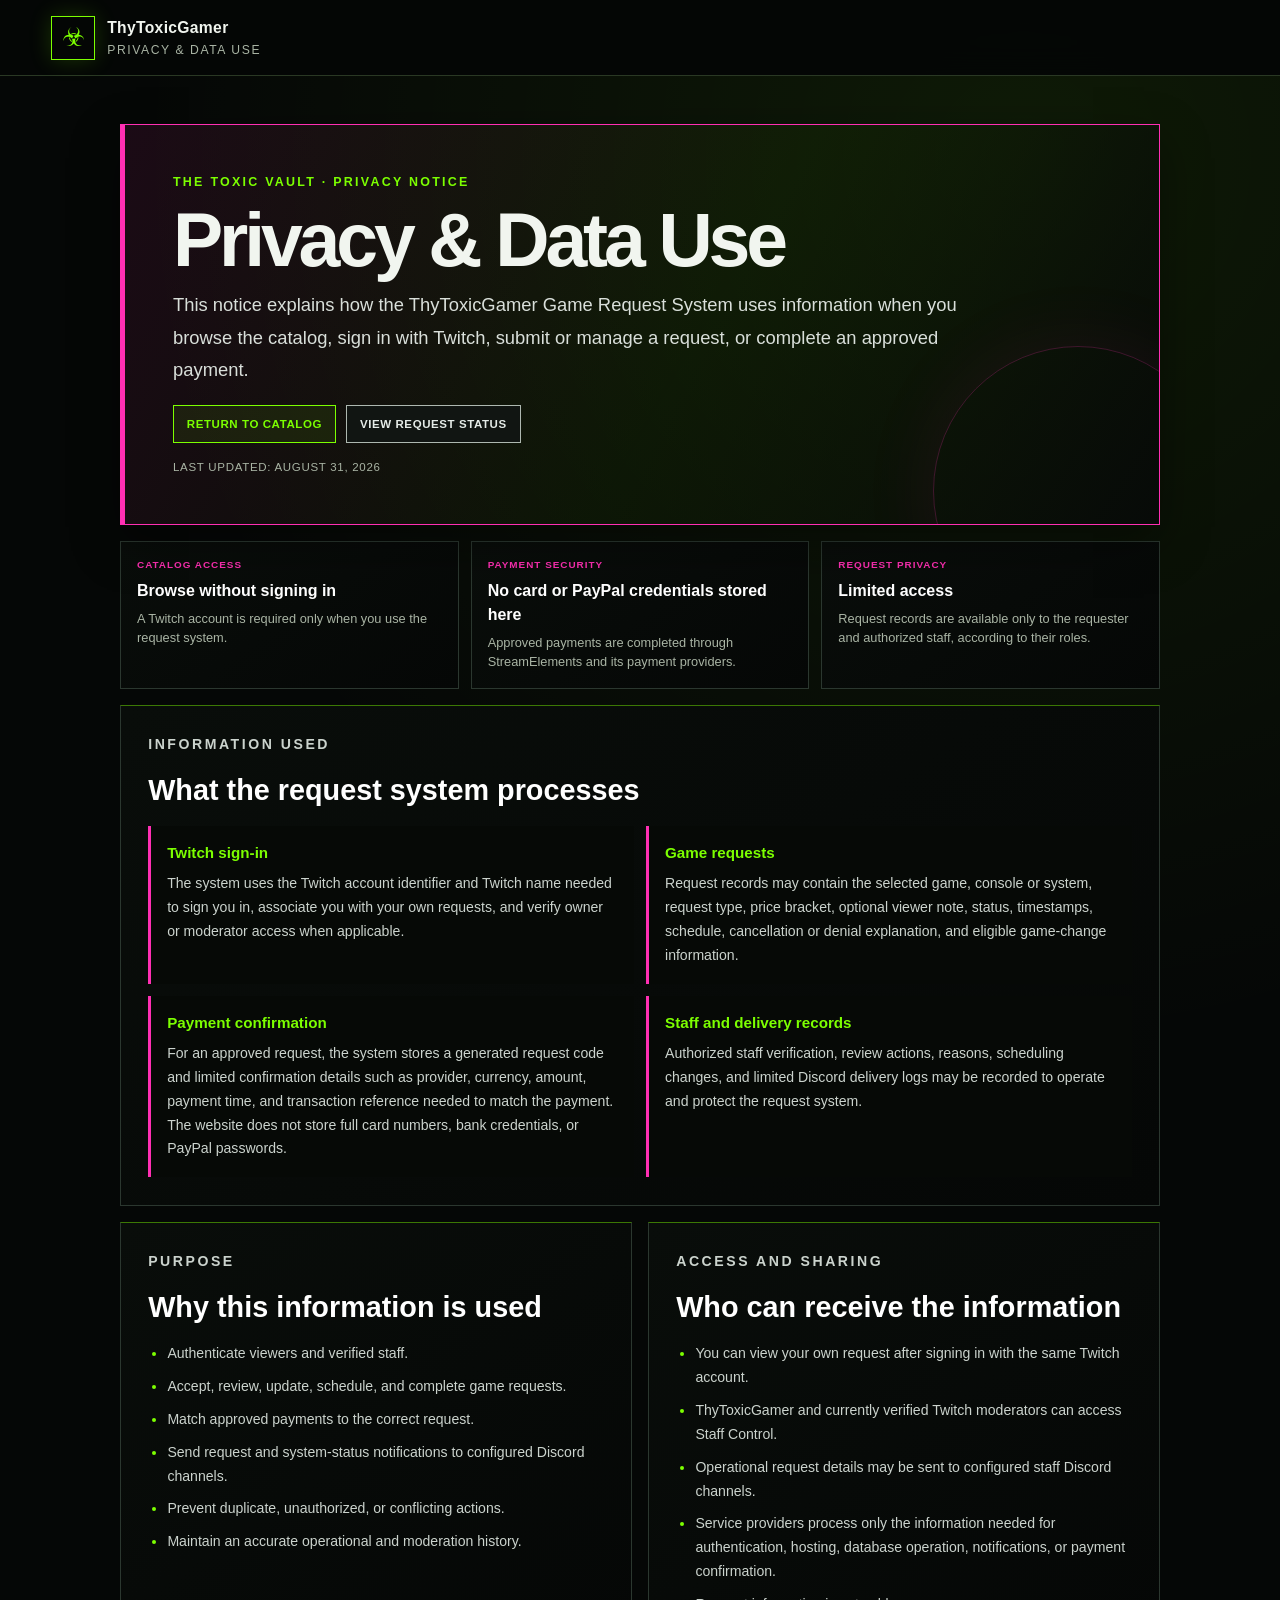
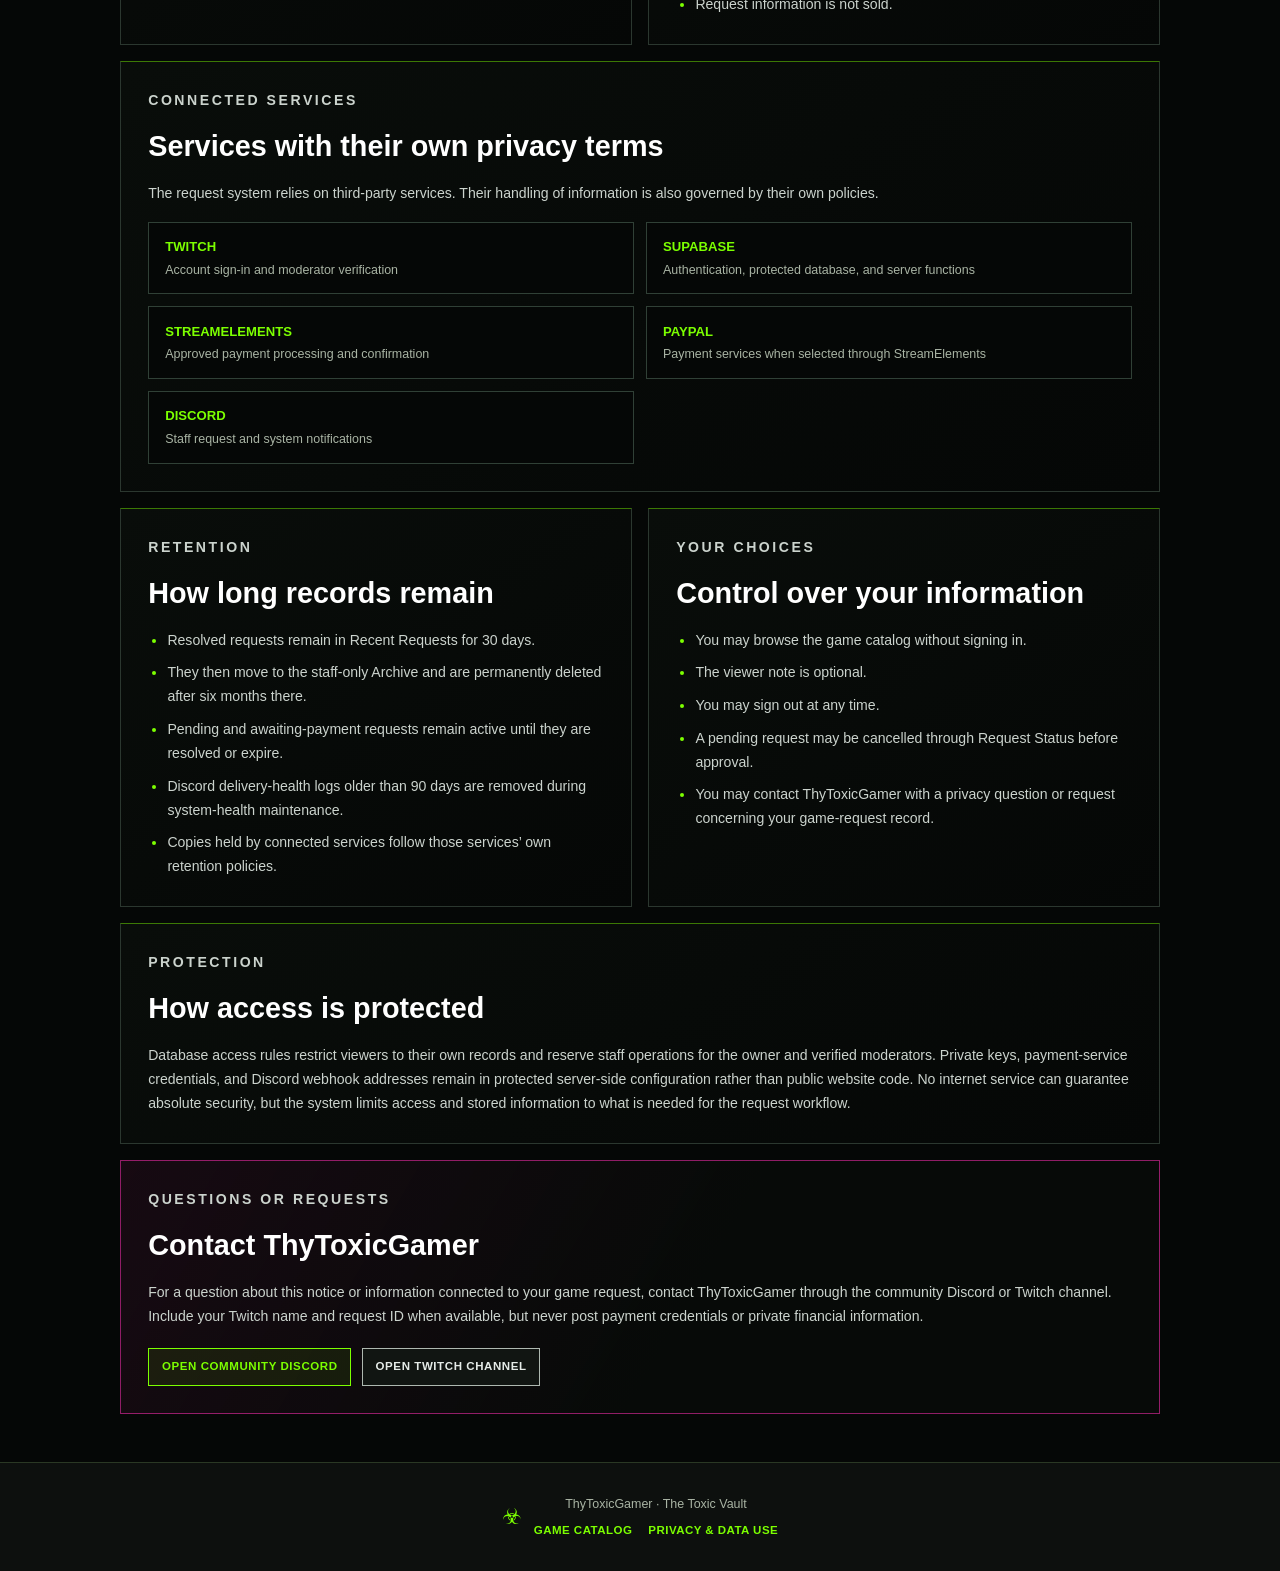
==== privacy.html @ 42b5d0d1 "Add Privacy and Data Use page (6/6)" ====
<!doctype html>
<html lang="en">
<head>
  <meta charset="UTF-8" />
  <meta name="viewport" content="width=device-width,initial-scale=1" />
  <meta name="description" content="Learn how the ThyToxicGamer Game Request System uses and protects Twitch sign-in, request, and payment-confirmation information." />
  <meta name="theme-color" content="#050706" />
  <title>Privacy &amp; Data Use · ThyToxicGamer</title>
  <link rel="stylesheet" href="styles.css?v=1.0.23" />
  <link rel="stylesheet" href="request-test.css?v=10.12" />
</head>
<body class="request-page privacy-page">
  <header class="site-header">
    <a class="brand" href="index.html"><span class="brand-mark" aria-hidden="true">☣</span><span><strong>ThyToxicGamer</strong><small>Privacy &amp; Data Use</small></span></a>
  </header>

  <main class="request-page-shell privacy-shell">
    <section class="privacy-hero" aria-labelledby="privacy-title">
      <p class="eyebrow">The Toxic Vault · Privacy Notice</p>
      <h1 id="privacy-title">Privacy &amp; Data Use</h1>
      <p>This notice explains how the ThyToxicGamer Game Request System uses information when you browse the catalog, sign in with Twitch, submit or manage a request, or complete an approved payment.</p>
      <div class="privacy-hero-actions"><a class="request-link-button" href="index.html">Return to Catalog</a><a class="request-link-button request-link-admin" href="status.html">View Request Status</a></div>
      <p class="privacy-updated">Last updated: August 31, 2026</p>
    </section>

    <section class="privacy-summary" aria-label="Privacy summary">
      <article><small>Catalog access</small><strong>Browse without signing in</strong><span>A Twitch account is required only when you use the request system.</span></article>
      <article><small>Payment security</small><strong>No card or PayPal credentials stored here</strong><span>Approved payments are completed through StreamElements and its payment providers.</span></article>
      <article><small>Request privacy</small><strong>Limited access</strong><span>Request records are available only to the requester and authorized staff, according to their roles.</span></article>
    </section>

    <div class="privacy-grid">
      <section class="privacy-card privacy-card-wide" aria-labelledby="information-heading">
        <p class="eyebrow">Information Used</p>
        <h2 id="information-heading">What the request system processes</h2>
        <div class="privacy-detail-grid">
          <article><h3>Twitch sign-in</h3><p>The system uses the Twitch account identifier and Twitch name needed to sign you in, associate you with your own requests, and verify owner or moderator access when applicable.</p></article>
          <article><h3>Game requests</h3><p>Request records may contain the selected game, console or system, request type, price bracket, optional viewer note, status, timestamps, schedule, cancellation or denial explanation, and eligible game-change information.</p></article>
          <article><h3>Payment confirmation</h3><p>For an approved request, the system stores a generated request code and limited confirmation details such as provider, currency, amount, payment time, and transaction reference needed to match the payment. The website does not store full card numbers, bank credentials, or PayPal passwords.</p></article>
          <article><h3>Staff and delivery records</h3><p>Authorized staff verification, review actions, reasons, scheduling changes, and limited Discord delivery logs may be recorded to operate and protect the request system.</p></article>
        </div>
      </section>

      <section class="privacy-card" aria-labelledby="purpose-heading">
        <p class="eyebrow">Purpose</p>
        <h2 id="purpose-heading">Why this information is used</h2>
        <ul>
          <li>Authenticate viewers and verified staff.</li>
          <li>Accept, review, update, schedule, and complete game requests.</li>
          <li>Match approved payments to the correct request.</li>
          <li>Send request and system-status notifications to configured Discord channels.</li>
          <li>Prevent duplicate, unauthorized, or conflicting actions.</li>
          <li>Maintain an accurate operational and moderation history.</li>
        </ul>
      </section>

      <section class="privacy-card" aria-labelledby="access-heading">
        <p class="eyebrow">Access and Sharing</p>
        <h2 id="access-heading">Who can receive the information</h2>
        <ul>
          <li>You can view your own request after signing in with the same Twitch account.</li>
          <li>ThyToxicGamer and currently verified Twitch moderators can access Staff Control.</li>
          <li>Operational request details may be sent to configured staff Discord channels.</li>
          <li>Service providers process only the information needed for authentication, hosting, database operation, notifications, or payment confirmation.</li>
          <li>Request information is not sold.</li>
        </ul>
      </section>

      <section class="privacy-card privacy-card-wide" aria-labelledby="services-heading">
        <p class="eyebrow">Connected Services</p>
        <h2 id="services-heading">Services with their own privacy terms</h2>
        <p>The request system relies on third-party services. Their handling of information is also governed by their own policies.</p>
        <div class="privacy-service-links">
          <a href="https://www.twitch.tv/p/en/legal/privacy-notice/" target="_blank" rel="noopener noreferrer"><strong>Twitch</strong><span>Account sign-in and moderator verification</span></a>
          <a href="https://supabase.com/privacy" target="_blank" rel="noopener noreferrer"><strong>Supabase</strong><span>Authentication, protected database, and server functions</span></a>
          <a href="https://streamelements.com/privacy" target="_blank" rel="noopener noreferrer"><strong>StreamElements</strong><span>Approved payment processing and confirmation</span></a>
          <a href="https://www.paypal.com/us/legalhub/privacy-full" target="_blank" rel="noopener noreferrer"><strong>PayPal</strong><span>Payment services when selected through StreamElements</span></a>
          <a href="https://discord.com/privacy" target="_blank" rel="noopener noreferrer"><strong>Discord</strong><span>Staff request and system notifications</span></a>
        </div>
      </section>

      <section class="privacy-card" aria-labelledby="retention-heading">
        <p class="eyebrow">Retention</p>
        <h2 id="retention-heading">How long records remain</h2>
        <ul>
          <li>Resolved requests remain in Recent Requests for 30 days.</li>
          <li>They then move to the staff-only Archive and are permanently deleted after six months there.</li>
          <li>Pending and awaiting-payment requests remain active until they are resolved or expire.</li>
          <li>Discord delivery-health logs older than 90 days are removed during system-health maintenance.</li>
          <li>Copies held by connected services follow those services’ own retention policies.</li>
        </ul>
      </section>

      <section class="privacy-card" aria-labelledby="choices-heading">
        <p class="eyebrow">Your Choices</p>
        <h2 id="choices-heading">Control over your information</h2>
        <ul>
          <li>You may browse the game catalog without signing in.</li>
          <li>The viewer note is optional.</li>
          <li>You may sign out at any time.</li>
          <li>A pending request may be cancelled through Request Status before approval.</li>
          <li>You may contact ThyToxicGamer with a privacy question or request concerning your game-request record.</li>
        </ul>
      </section>

      <section class="privacy-card privacy-card-wide" aria-labelledby="security-heading">
        <p class="eyebrow">Protection</p>
        <h2 id="security-heading">How access is protected</h2>
        <p>Database access rules restrict viewers to their own records and reserve staff operations for the owner and verified moderators. Private keys, payment-service credentials, and Discord webhook addresses remain in protected server-side configuration rather than public website code. No internet service can guarantee absolute security, but the system limits access and stored information to what is needed for the request workflow.</p>
      </section>

      <section class="privacy-card privacy-card-wide privacy-contact" aria-labelledby="contact-heading">
        <p class="eyebrow">Questions or Requests</p>
        <h2 id="contact-heading">Contact ThyToxicGamer</h2>
        <p>For a question about this notice or information connected to your game request, contact ThyToxicGamer through the community Discord or Twitch channel. Include your Twitch name and request ID when available, but never post payment credentials or private financial information.</p>
        <div class="privacy-hero-actions"><a class="request-link-button" href="https://discord.gg/RQxw6r9Mpw" target="_blank" rel="noopener noreferrer">Open Community Discord</a><a class="request-link-button request-link-admin" href="https://www.twitch.tv/thytoxicgamer" target="_blank" rel="noopener noreferrer">Open Twitch Channel</a></div>
      </section>
    </div>
  </main>

  <footer class="site-legal-footer">
    <span aria-hidden="true">☣</span>
    <div class="footer-content"><p>ThyToxicGamer · The Toxic Vault</p><nav class="footer-links" aria-label="Legal and site links"><a href="index.html">Game Catalog</a><a href="privacy.html" aria-current="page">Privacy &amp; Data Use</a></nav></div>
  </footer>
</body>
</html>
---- styles.css ----
:root {
  color-scheme: dark;
  --background: #050706;
  --surface: #0d100e;
  --surface-raised: #121712;
  --surface-bright: #192019;
  --toxic: #7cff00;
  --toxic-soft: #b7ff73;
  --text: #f1f5ef;
  --muted: #a9b4a4;
  --border: #2a3824;
  --shadow: rgba(0, 0, 0, 0.45);
}

* {
  box-sizing: border-box;
}

html {
  scroll-behavior: smooth;
}

body {
  min-width: 320px;
  margin: 0;
  background: var(--background);
  color: var(--text);
  font-family: "Segoe UI", Arial, Helvetica, sans-serif;
  line-height: 1.5;
}

a {
  color: inherit;
}

.skip-link {
  position: fixed;
  top: 0.75rem;
  left: 0.75rem;
  z-index: 20;
  padding: 0.75rem 1rem;
  border: 1px solid var(--toxic);
  background: var(--background);
  color: var(--toxic);
  transform: translateY(-160%);
}

.skip-link:focus {
  transform: translateY(0);
}

.site-header {
  position: sticky;
  top: 0;
  z-index: 10;
  display: flex;
  align-items: center;
  justify-content: space-between;
  min-height: 76px;
  padding: 0.75rem clamp(1rem, 4vw, 4.5rem);
  border-bottom: 1px solid var(--border);
  background: rgba(5, 7, 6, 0.96);
  backdrop-filter: blur(14px);
}

.brand {
  display: inline-flex;
  align-items: center;
  gap: 0.75rem;
  color: var(--text);
  text-decoration: none;
}

.brand-mark {
  display: grid;
  width: 44px;
  height: 44px;
  place-items: center;
  border: 1px solid var(--toxic);
  color: var(--toxic);
  font-size: 1.65rem;
  box-shadow: 0 0 22px rgba(124, 255, 0, 0.18);
}

.brand strong,
.brand small {
  display: block;
}

.brand strong {
  font-size: 0.98rem;
  letter-spacing: 0.02em;
}

.brand small {
  margin-top: 0.05rem;
  color: var(--muted);
  font-size: 0.76rem;
  letter-spacing: 0.13em;
  text-transform: uppercase;
}

.library-count {
  display: flex;
  align-items: baseline;
  gap: 0.45rem;
  padding: 0.45rem 0.7rem;
  border-left: 3px solid var(--toxic);
  background: var(--surface);
}

.library-count strong {
  color: var(--toxic);
  font-size: 1.25rem;
}

.library-count span {
  color: var(--muted);
  font-size: 0.72rem;
  letter-spacing: 0.12em;
  text-transform: uppercase;
}

main {
  width: min(1540px, 100%);
  margin: 0 auto;
  padding: clamp(2.5rem, 6vw, 6rem) clamp(1rem, 4vw, 4.5rem) 5rem;
}

.intro {
  max-width: 780px;
  margin-bottom: clamp(2.5rem, 5vw, 5rem);
}

.eyebrow {
  margin: 0 0 0.75rem;
  color: var(--toxic);
  font-size: 0.78rem;
  font-weight: 800;
  letter-spacing: 0.18em;
  text-transform: uppercase;
}

h1,
h2,
h3,
p {
  margin-top: 0;
}

h1 {
  max-width: 760px;
  margin-bottom: 1rem;
  font-size: clamp(2.45rem, 6vw, 5.8rem);
  line-height: 0.98;
  letter-spacing: -0.055em;
}

.intro-copy {
  max-width: 620px;
  margin-bottom: 0;
  color: var(--muted);
  font-size: clamp(1rem, 2vw, 1.2rem);
}

.platform-tabs {
  display: flex;
  flex-wrap: wrap;
  gap: 0.65rem;
  margin-bottom: 2rem;
  padding-bottom: 1rem;
  border-bottom: 1px solid var(--border);
}

.platform-tab {
  display: inline-flex;
  align-items: center;
  justify-content: center;
  gap: 0.6rem;
  min-height: 46px;
  padding: 0.7rem 1rem;
  border: 1px solid var(--border);
  background: var(--surface);
  color: var(--muted);
  cursor: pointer;
  font: inherit;
  font-size: 0.82rem;
  font-weight: 800;
  letter-spacing: 0.03em;
  transition: border-color 160ms ease, background 160ms ease, color 160ms ease;
}

.platform-tab:hover,
.platform-tab:focus-visible {
  border-color: var(--toxic);
  color: var(--text);
  outline: none;
}

.platform-tab.active {
  border-color: var(--toxic);
  background: var(--toxic);
  color: #071000;
  box-shadow: 0 0 24px rgba(124, 255, 0, 0.14);
}

.tab-count {
  display: inline-grid;
  min-width: 1.65rem;
  min-height: 1.65rem;
  padding: 0.15rem 0.4rem;
  place-items: center;
  border: 1px solid currentColor;
  font-family: Consolas, "Courier New", monospace;
  font-size: 0.68rem;
}

.platform-panel:focus-visible {
  outline: 1px solid var(--toxic);
  outline-offset: 0.55rem;
}

.section-heading {
  display: flex;
  align-items: end;
  justify-content: space-between;
  gap: 2rem;
  margin-bottom: 1.5rem;
  padding-bottom: 1rem;
  border-bottom: 1px solid var(--border);
}

.section-heading h2 {
  margin: 0;
  font-size: clamp(1.8rem, 4vw, 3.2rem);
  letter-spacing: -0.035em;
}

.count-chip {
  display: inline-block;
  margin-left: 0.45rem;
  padding: 0.32rem 0.55rem;
  border: 1px solid var(--border);
  color: var(--toxic);
  font-family: Consolas, "Courier New", monospace;
  font-size: clamp(0.68rem, 1.4vw, 0.84rem);
  letter-spacing: 0.06em;
  vertical-align: middle;
}

.section-heading > p {
  max-width: 420px;
  margin-bottom: 0.25rem;
  color: var(--muted);
  font-size: 0.88rem;
  text-align: right;
}

.platform-subtabs {
  display: flex;
  flex-wrap: wrap;
  gap: 0.65rem;
  margin: -0.35rem 0 1.35rem;
  padding: 0.7rem;
  border: 1px solid rgba(21, 156, 255, 0.35);
  background: rgba(21, 156, 255, 0.05);
}

.platform-subtabs[hidden] {
  display: none;
}

.platform-subtab {
  display: inline-flex;
  min-width: 150px;
  padding: 0.7rem 0.85rem;
  align-items: center;
  justify-content: space-between;
  gap: 1rem;
  border: 1px solid rgba(21, 156, 255, 0.48);
  background: #060a0d;
  color: var(--text);
  cursor: pointer;
  font: inherit;
  font-weight: 800;
}

.platform-subtab:hover,
.platform-subtab:focus-visible {
  border-color: #159cff;
  outline: none;
}

.platform-subtab.active {
  border-color: #159cff;
  background: #159cff;
  color: #02080d;
}

.subtab-count {
  min-width: 1.8rem;
  padding: 0.12rem 0.35rem;
  border: 1px solid currentColor;
  font-family: Consolas, "Courier New", monospace;
  font-size: 0.68rem;
  text-align: center;
}

.game-grid {
  display: grid;
  grid-template-columns: repeat(auto-fill, minmax(220px, 1fr));
  gap: clamp(0.9rem, 2vw, 1.4rem);
}

.game-grid[hidden],
.coming-soon-panel[hidden] {
  display: none;
}

.coming-soon-panel {
  display: grid;
  min-height: 360px;
  padding: clamp(2rem, 6vw, 5rem);
  place-content: center;
  border: 1px solid var(--border);
  background:
    radial-gradient(circle at center, rgba(124, 255, 0, 0.09), transparent 48%),
    var(--surface);
  text-align: center;
}

.coming-soon-panel h3 {
  margin-bottom: 0.7rem;
  color: var(--text);
  font-size: clamp(2.3rem, 7vw, 5rem);
  letter-spacing: -0.05em;
}

.coming-soon-panel p:last-child {
  margin-bottom: 0;
  color: var(--muted);
}

.game-card {
  position: relative;
  display: flex;
  min-width: 0;
  flex-direction: column;
  overflow: hidden;
  border: 1px solid var(--border);
  background: var(--surface);
  color: var(--text);
  text-decoration: none;
  box-shadow: 0 12px 30px rgba(0, 0, 0, 0.25);
  transition: border-color 160ms ease, transform 160ms ease;
}

.game-card:hover,
.game-card:focus-visible {
  z-index: 2;
  border-color: var(--toxic);
  outline: none;
  transform: translateY(-4px);
}

.game-card.upcoming-game::after {
  position: absolute;
  top: 0.7rem;
  right: 0.7rem;
  padding: 0.35rem 0.5rem;
  background: var(--toxic);
  color: #071000;
  content: "COMING SOON";
  font-size: 0.62rem;
  font-weight: 900;
  letter-spacing: 0.08em;
}

.cover-shell {
  position: relative;
  display: grid;
  aspect-ratio: 460 / 215;
  place-items: center;
  overflow: hidden;
  background: var(--surface-bright);
}

.cover-shell::before {
  position: absolute;
  inset: -1rem;
  background-position: center;
  background-size: cover;
  content: "";
  opacity: 0;
  transform: scale(1.08);
}

.cover-shell.has-cover-image::before {
  background-image: var(--cover-image);
  filter: blur(16px) brightness(0.55);
  opacity: 0.72;
}

.cover-fallback {
  position: relative;
  z-index: 0;
  color: var(--toxic);
  font-size: clamp(1.8rem, 4vw, 3rem);
  font-weight: 900;
  letter-spacing: 0.08em;
  opacity: 0.65;
}

.game-cover {
  position: absolute;
  inset: 0;
  z-index: 1;
  display: block;
  width: 100%;
  height: 100%;
  object-fit: cover;
}

.game-cover.landscape-cover {
  padding: 0.35rem;
  object-fit: contain;
}

.game-cover.console-cover {
  padding: 0.35rem;
  object-fit: contain;
}

.cover-unavailable::after {
  position: absolute;
  right: 0.75rem;
  bottom: 0.65rem;
  color: var(--muted);
  content: "Cover unavailable";
  font-size: 0.66rem;
  letter-spacing: 0.04em;
}

.game-details {
  display: flex;
  min-height: 112px;
  flex: 1;
  flex-direction: column;
  padding: 0.9rem;
}

.game-number {
  margin-bottom: 0.45rem;
  color: var(--toxic);
  font-family: Consolas, "Courier New", monospace;
  font-size: 0.68rem;
  letter-spacing: 0.12em;
}

.game-details h3 {
  margin-bottom: 0;
  font-size: 0.93rem;
  line-height: 1.3;
}

.card-release {
  margin: auto 0 0;
  padding-top: 0.65rem;
  color: var(--toxic-soft);
  font-size: 0.72rem;
  font-weight: 700;
}

.noscript-message {
  padding: 1rem;
  border: 1px solid var(--border);
  color: var(--muted);
}

footer {
  display: flex;
  align-items: center;
  justify-content: center;
  gap: 0.75rem;
  padding: 2rem clamp(1rem, 4vw, 4.5rem);
  border-top: 1px solid var(--border);
  background: var(--surface);
  color: var(--muted);
  text-align: center;
}

footer span {
  color: var(--toxic);
  font-size: 1.4rem;
}

footer p {
  margin: 0;
  font-size: 0.78rem;
}

.footer-content {
  display: grid;
  gap: 0.5rem;
  justify-items: center;
}

.footer-links {
  display: flex;
  flex-wrap: wrap;
  justify-content: center;
  gap: 0.5rem 1rem;
}

.footer-links a,
.request-privacy-note a {
  color: var(--toxic);
  font-size: 0.72rem;
  font-weight: 800;
  letter-spacing: 0.04em;
  text-decoration: none;
  text-transform: uppercase;
}

.footer-links a:hover,
.footer-links a:focus-visible,
.request-privacy-note a:hover,
.request-privacy-note a:focus-visible {
  color: #fff;
  outline: none;
  text-decoration: underline;
  text-underline-offset: 0.25rem;
}

.request-privacy-note {
  grid-column: 1 / -1;
  margin: 0;
  color: var(--muted);
  font-size: 0.72rem;
  line-height: 1.5;
}

.privacy-shell {
  width: min(1180px, calc(100% - 2rem));
}

.privacy-hero {
  position: relative;
  overflow: hidden;
  padding: clamp(1.4rem, 4vw, 3rem);
  border: 1px solid #ff2fb3;
  border-left-width: 5px;
  background: linear-gradient(120deg, rgba(255,47,179,.09), rgba(124,255,0,.035) 55%, #070a08);
  box-shadow: 0 18px 45px rgba(0,0,0,.38);
}

.privacy-hero::after {
  position: absolute;
  right: -4rem;
  bottom: -7rem;
  width: 18rem;
  height: 18rem;
  border: 1px solid rgba(255,47,179,.22);
  border-radius: 50%;
  box-shadow: 0 0 80px rgba(255,47,179,.08);
  content: "";
  pointer-events: none;
}

.privacy-hero h1 {
  max-width: 760px;
  margin: 0.35rem 0 0.75rem;
  font-size: clamp(2.2rem, 7vw, 4.7rem);
  line-height: 0.98;
}

.privacy-hero > p:not(.eyebrow):not(.privacy-updated) {
  max-width: 820px;
  color: #d9dfda;
  font-size: clamp(1rem, 2vw, 1.15rem);
  line-height: 1.75;
}

.privacy-hero-actions {
  display: flex;
  flex-wrap: wrap;
  gap: 0.65rem;
  margin-top: 1.2rem;
}

.privacy-updated {
  margin: 1rem 0 0;
  color: var(--muted);
  font-size: 0.72rem;
  letter-spacing: 0.06em;
  text-transform: uppercase;
}

.privacy-summary {
  display: grid;
  grid-template-columns: repeat(3, minmax(0, 1fr));
  gap: 0.75rem;
  margin: 1rem 0;
}

.privacy-summary article,
.privacy-card {
  border: 1px solid #2b372f;
  background: linear-gradient(145deg, #090d0a, #050706);
}

.privacy-summary article {
  display: grid;
  align-content: start;
  gap: 0.35rem;
  min-height: 132px;
  padding: 1rem;
}

.privacy-summary small,
.privacy-summary strong,
.privacy-summary span {
  display: block;
}

.privacy-summary small {
  color: #ff2fb3;
  font-size: 0.62rem;
  font-weight: 900;
  letter-spacing: 0.1em;
  text-transform: uppercase;
}

.privacy-summary strong {
  color: #fff;
  font-size: 1rem;
}

.privacy-summary span {
  color: var(--muted);
  font-size: 0.8rem;
  line-height: 1.55;
}

.privacy-grid {
  display: grid;
  grid-template-columns: repeat(2, minmax(0, 1fr));
  gap: 1rem;
}

.privacy-card {
  padding: clamp(1.1rem, 3vw, 1.7rem);
  border-top-color: rgba(124,255,0,.45);
}

.privacy-card-wide {
  grid-column: 1 / -1;
}

.privacy-card h2 {
  margin: 0.25rem 0 0.85rem;
  color: #fff;
  font-size: clamp(1.25rem, 3vw, 1.8rem);
}

.privacy-card h3 {
  margin: 0 0 0.45rem;
  color: var(--toxic);
  font-size: 0.95rem;
}

.privacy-card p,
.privacy-card li {
  color: #cbd3cd;
  font-size: 0.88rem;
  line-height: 1.7;
}

.privacy-card > p:last-child {
  margin-bottom: 0;
}

.privacy-card ul {
  display: grid;
  gap: 0.55rem;
  margin: 0;
  padding-left: 1.2rem;
}

.privacy-card li::marker {
  color: var(--toxic);
}

.privacy-detail-grid,
.privacy-service-links {
  display: grid;
  grid-template-columns: repeat(2, minmax(0, 1fr));
  gap: 0.75rem;
}

.privacy-detail-grid article {
  padding: 1rem;
  border-left: 3px solid #ff2fb3;
  background: #060906;
}

.privacy-detail-grid p {
  margin: 0;
}

.privacy-service-links {
  margin-top: 1rem;
}

.privacy-service-links a {
  display: grid;
  gap: 0.25rem;
  padding: 0.9rem 1rem;
  border: 1px solid #304036;
  background: #050706;
  color: #fff;
  text-decoration: none;
}

.privacy-service-links a:hover,
.privacy-service-links a:focus-visible {
  border-color: #ff2fb3;
  outline: none;
  box-shadow: inset 3px 0 0 #ff2fb3;
}

.privacy-service-links strong {
  color: var(--toxic);
  font-size: 0.82rem;
  text-transform: uppercase;
}

.privacy-service-links span {
  color: var(--muted);
  font-size: 0.78rem;
  line-height: 1.45;
}

.privacy-contact {
  border-color: rgba(255,47,179,.55);
  background: linear-gradient(120deg, rgba(255,47,179,.07), #070a08 55%);
}

@media (max-width: 760px) {
  .privacy-summary,
  .privacy-grid,
  .privacy-detail-grid,
  .privacy-service-links {
    grid-template-columns: 1fr;
  }

  .privacy-card-wide {
    grid-column: auto;
  }

  .privacy-shell {
    width: min(100% - 1rem, 1180px);
  }
}

@media (max-width: 760px) {
  .site-header {
    min-height: 68px;
  }

  .brand-mark {
    width: 39px;
    height: 39px;
  }

  main {
    padding-top: 3.25rem;
  }

  .section-heading {
    align-items: start;
    flex-direction: column;
    gap: 0.7rem;
  }

  .section-heading > p {
    text-align: left;
  }

  .platform-tabs {
    display: grid;
    grid-template-columns: repeat(2, minmax(0, 1fr));
  }

  .game-grid {
    grid-template-columns: repeat(2, minmax(0, 1fr));
  }
}

@media (max-width: 420px) {
  .brand small,
  .library-count span {
    display: none;
  }

  .game-grid {
    gap: 0.65rem;
  }

  .game-details {
    min-height: 104px;
    padding: 0.75rem;
  }

  .game-details h3 {
    font-size: 0.84rem;
  }

  .platform-tab {
    padding-inline: 0.7rem;
  }
}

@media (prefers-reduced-motion: reduce) {
  html {
    scroll-behavior: auto;
  }

  .game-card,
  .platform-tab {
    transition: none;
  }
}


/* Console cover sizing: fill Switch/PS5/SNES cards cleanly instead of showing the blurred backing image. */
.game-card.console-game .cover-shell {
  aspect-ratio: 2 / 3;
  background: #090c09;
}

.game-card.console-game .game-cover.console-cover {
  padding: 0;
  object-fit: cover;
}

.game-card.console-game .cover-shell.has-cover-image::before {
  opacity: 0;
}

/* Hover/focus story panel */
.game-card {
  isolation: isolate;
}

.game-hover-info {
  position: absolute;
  inset: auto 0 0;
  z-index: 4;
  display: grid;
  gap: 0.55rem;
  max-height: 72%;
  padding: 0.95rem;
  border-top: 1px solid rgba(124, 255, 0, 0.42);
  background:
    linear-gradient(180deg, rgba(7, 10, 8, 0.94), rgba(4, 6, 5, 0.985));
  box-shadow: 0 -18px 36px rgba(0, 0, 0, 0.48);
  opacity: 0;
  overflow-y: auto;
  pointer-events: none;
  transform: translateY(14px);
  transition: opacity 160ms ease, transform 160ms ease;
}

.game-card:hover .game-hover-info,
.game-card:focus-visible .game-hover-info,
.game-card:focus-within .game-hover-info {
  opacity: 1;
  transform: translateY(0);
}

.game-card:hover .game-details,
.game-card:focus-visible .game-details,
.game-card:focus-within .game-details {
  opacity: 0.12;
}

.game-details {
  transition: opacity 160ms ease;
}

.game-genre {
  width: fit-content;
  max-width: 100%;
  padding: 0.28rem 0.48rem;
  border: 1px solid rgba(124, 255, 0, 0.55);
  border-radius: 999px;
  color: var(--toxic-soft);
  background: rgba(124, 255, 0, 0.07);
  font-family: Consolas, "Courier New", monospace;
  font-size: 0.65rem;
  font-weight: 800;
  line-height: 1.2;
}

.game-description {
  margin: 0;
  color: #edf4e9;
  font-size: 0.76rem;
  line-height: 1.45;
}

.game-card.console-game {
  min-height: 0;
}

@media (hover: none) {
  .game-card:focus .game-hover-info {
    opacity: 1;
    transform: translateY(0);
  }
}

@media (max-width: 760px) {
  .game-hover-info {
    max-height: 78%;
    padding: 0.75rem;
  }

  .game-description {
    font-size: 0.7rem;
  }
}
---- request-test.css ----
:root { --request-red: #ff3b30; --request-amber: #ffb020; --request-hot-pink:#ff2bd6; }
[hidden] { display:none !important; }
.request-center { display:grid; grid-template-columns:minmax(0,1.8fr) minmax(250px,.7fr); gap:1rem; margin-bottom:1rem; padding:clamp(1rem,3vw,1.6rem); border:1px solid var(--toxic); background:radial-gradient(circle at 90% 0,rgba(124,255,0,.11),transparent 35%),#080b09; box-shadow:0 0 30px rgba(124,255,0,.08); }
.request-center-copy h1 { margin:.2rem 0 .65rem; font-size:clamp(1.45rem,3vw,2.5rem); line-height:1.05; }
.request-center-copy p:last-child { max-width:850px; margin:0; color:var(--muted); }
.request-center-intro { max-width:none; margin:0; color:#eef3ef; line-height:1.55; }
.request-how-to { margin:.85rem 0 0; padding:.9rem 1rem 1rem; border:2px solid var(--request-hot-pink); background:linear-gradient(135deg,rgba(255,43,214,.08),rgba(5,7,6,.9) 42%); box-shadow:0 0 22px rgba(255,43,214,.08); }
.request-how-to-heading { display:flex; align-items:baseline; justify-content:space-between; gap:1rem; margin-bottom:.75rem; }
.request-how-to-heading h2 { margin:0; color:#ff73e4; font-size:1rem; letter-spacing:.08em; text-transform:uppercase; }
.request-how-to-heading p { max-width:none; margin:0; color:#e7cfe3; font-size:.75rem; text-align:right; }
.request-steps { counter-reset:request-step; display:grid; grid-template-columns:repeat(auto-fit,minmax(250px,1fr)); gap:.65rem; margin:0; padding:0; list-style:none; }
.request-steps li { counter-increment:request-step; position:relative; min-height:92px; padding:.7rem .75rem .7rem 2.8rem; border:1px solid rgba(255,43,214,.3); background:rgba(5,7,6,.78); }
.request-steps li::before { content:counter(request-step); position:absolute; top:.72rem; left:.72rem; display:grid; width:1.45rem; height:1.45rem; place-items:center; border:1px solid var(--request-hot-pink); border-radius:50%; color:#ff93ea; font-size:.68rem; font-weight:900; box-shadow:0 0 10px rgba(255,43,214,.18); }
.request-steps strong,.request-steps span { display:block; }
.request-steps strong { color:#fff; font-size:.78rem; }
.request-steps span { margin-top:.25rem; color:#d6cbd4; font-size:.7rem; line-height:1.45; }
.request-overview-list { display:grid; grid-template-columns:repeat(2,minmax(0,1fr)); gap:.65rem 1rem; max-width:none; margin:.8rem 0 0; padding:0; list-style:none; color:#dce2de; line-height:1.5; }
.request-overview-list > li { position:relative; padding:.65rem .75rem .65rem 1.65rem; border:1px solid #273128; background:rgba(5,7,6,.72); }
.request-overview-list > li::before { content:""; position:absolute; top:1rem; left:.72rem; width:6px; height:6px; border-radius:50%; background:var(--toxic); box-shadow:0 0 8px rgba(124,255,0,.45); }
.request-overview-list > li > strong { color:var(--toxic); }
.request-types-overview { grid-column:1/-1; }
.request-type-grid { display:grid; grid-template-columns:repeat(3,minmax(0,1fr)); gap:.65rem; margin-top:.65rem; }
.request-type-card { padding:.7rem .75rem; border-left:3px solid var(--toxic); background:rgba(124,255,0,.05); }
.request-type-card strong,.request-type-card span { display:block; }
.request-type-card strong { color:#fff; }
.request-type-card span { margin-top:.25rem; color:#cbd3cd; font-size:.75rem; line-height:1.45; }
.request-type-speed { border-left-color:#ffb000; background:rgba(255,176,0,.06); }
.request-type-speed strong { color:#ffca4d; }
.request-type-completion { border-left-color:var(--request-red); background:rgba(255,59,48,.07); }
.request-type-completion strong { color:#ff6b61; }
.request-center-copy .request-stream-notice { width:100%; max-width:none; margin:.85rem 0 0; padding:.9rem; border-left:3px solid #ffb000; background:rgba(255,176,0,.07); color:#dce2de; line-height:1.5; }
.request-policy-heading { margin:0 0 .75rem; color:#ffca4d; font-size:.88rem; letter-spacing:.08em; text-transform:uppercase; }
.request-policy-groups { display:grid; grid-template-columns:repeat(2,minmax(0,1fr)); gap:.75rem; }
.request-policy-group { padding:.75rem .8rem; border:1px solid rgba(255,176,0,.24); background:rgba(5,7,6,.58); }
.request-policy-group h3 { margin:0 0 .5rem; color:#ffca4d; font-size:.82rem; letter-spacing:.04em; }
.request-policy-list { display:grid; gap:.35rem; margin:0; padding-left:1.15rem; }
.request-policy-list li::marker { color:#ffb000; }
.request-policy-list strong { color:#fff1bd; }
.request-policy-list .request-policy-critical strong { color:#ffca4d; }
.request-status-card { display:flex; width:min(100%,230px); align-self:start; justify-self:end; align-items:center; gap:.55rem; padding:.6rem .7rem; border:1px solid var(--toxic); background:#050706; }
.header-right { display:flex; justify-self:end; align-items:center; gap:clamp(.75rem,1.5vw,1.5rem); }
.site-header .request-status-card { width:clamp(250px,19vw,310px); align-self:center; padding:.42rem .7rem; }
.site-header .request-status-card small { font-size:.56rem; }
.site-header .request-status-card strong { font-size:.82rem; line-height:1.05; }
.site-header .request-status-card span:last-child { font-size:.6rem; line-height:1.25; white-space:normal; overflow-wrap:anywhere; }
.request-center-copy { grid-column:1/-1; }
.request-status-card[data-state="locked"] { border-color:var(--request-amber); }
.request-status-card[data-state="cooldown"] { border-color:var(--request-red); }
.request-status-light { width:9px; height:9px; flex:0 0 auto; border-radius:50%; background:var(--toxic); box-shadow:0 0 12px var(--toxic); }
[data-state="locked"] .request-status-light { background:var(--request-amber); box-shadow:0 0 16px var(--request-amber); }
[data-state="cooldown"] .request-status-light { background:var(--request-red); box-shadow:0 0 16px var(--request-red); }
.request-status-card small,.request-status-card strong,.request-status-card span { display:block; }
.request-status-card small { color:var(--muted); font-size:.62rem; text-transform:uppercase; letter-spacing:.1em; }
.request-status-card strong { color:#fff; font-size:.92rem; }
.request-status-card span:last-child { color:var(--muted); font-size:.66rem; }
.request-auth-card { grid-column:1/-1; display:flex; align-items:center; flex-wrap:wrap; gap:.7rem; padding:.8rem 1rem; border:1px solid #273128; background:#050706; }
.request-auth-card div { margin-right:auto; }.request-auth-card small,.request-auth-card strong{display:block}.request-auth-card small{color:var(--muted);text-transform:uppercase;letter-spacing:.08em}.request-auth-card strong{color:#fff}
.request-setup-note { align-self:center; color:var(--muted); font-size:.72rem; }
.request-center-actions { grid-column:1/-1; display:flex; flex-wrap:wrap; gap:.65rem; }
.unlisted-request { grid-column:1/-1; display:grid; grid-template-columns:minmax(260px,.85fr) minmax(430px,1.5fr); grid-template-areas:"copy title" "copy entry"; align-items:center; gap:.55rem 1.25rem; padding:1rem; border:1px solid #39433b; background:#050706; }
.unlisted-request-copy { grid-area:copy; align-self:center; }
.unlisted-request-copy strong { display:block; color:#fff; font-size:1rem; }
.unlisted-request-rules { display:grid; gap:.25rem; margin:.45rem 0 0; padding-left:1.1rem; color:var(--muted); font-size:.72rem; line-height:1.45; }
.unlisted-request-rules li::marker { color:var(--toxic); }
.unlisted-status-link { width:fit-content; min-height:32px; margin-top:.65rem; padding:.4rem .65rem; font-size:.62rem; }
.unlisted-request-title { grid-area:title; display:block; color:#fff; font-size:.86rem; font-weight:700; text-align:center; }
.unlisted-request-entry { grid-area:entry; display:grid; grid-template-columns:minmax(340px,1fr) auto; align-items:end; gap:.75rem; }
.unlisted-request input { min-height:42px; width:100%; padding:.65rem .75rem; border:1px solid var(--border); background:#0d100e; color:#fff; font:inherit; }
.unlisted-request input:focus { border-color:var(--toxic); outline:none; }
.unlisted-request button { min-height:42px; padding:.55rem .85rem; border:1px solid var(--toxic); background:rgba(124,255,0,.08); color:var(--toxic); font:inherit; font-size:.7rem; font-weight:900; text-transform:uppercase; cursor:pointer; }
.unlisted-request button:disabled { border-color:#4b514c; color:#777f79; background:#111; cursor:not-allowed; }
.request-link-button,.request-game-button,.request-submit,.review-button { display:inline-flex; align-items:center; justify-content:center; min-height:38px; padding:.55rem .8rem; border:1px solid var(--toxic); background:rgba(124,255,0,.08); color:var(--toxic); font:inherit; font-size:.72rem; font-weight:900; letter-spacing:.05em; text-decoration:none; text-transform:uppercase; cursor:pointer; }
.request-link-admin { border-color:#aeb8b0; color:#e5ebe7; background:#111512; }
.request-link-updates { border-color:#ffb000; color:#ffca4d; background:rgba(255,176,0,.08); }
.request-link-updates:hover,.request-link-updates:focus-visible { border-color:#ffd36b; color:#fff0bd; outline:none; box-shadow:0 0 18px rgba(255,176,0,.14); }
.request-game-button { width:calc(100% - 1rem); margin:.5rem; margin-top:auto; position:relative; z-index:7; }
.request-game-button[aria-disabled="true"] { border-color:#4b514c; color:#777f79; background:#111; cursor:not-allowed; }
.dashboard-card .request-game-button { min-height:28px; padding:.3rem; font-size:.56rem; }
.request-dialog { width:min(540px,calc(100vw - 28px)); padding:0; border:1px solid var(--toxic); background:#070a08; color:var(--text); box-shadow:0 30px 100px rgba(0,0,0,.8),0 0 30px rgba(124,255,0,.12); }
.request-dialog::backdrop { background:rgba(0,0,0,.8); backdrop-filter:blur(5px); }
.request-dialog form { display:grid; gap:.85rem; padding:1.25rem; }
.request-dialog h2 { margin:0; font-size:1.5rem; }
.request-dialog-platform { margin:-.6rem 0 0; color:var(--toxic); font-weight:800; text-transform:uppercase; }
.request-choice-fieldset { min-width:0; margin:0; padding:0; border:0; }
.request-choice-fieldset legend { margin-bottom:.45rem; color:var(--toxic-soft); font-size:.75rem; font-weight:800; }
.request-choice-tabs { display:grid; grid-template-columns:repeat(3,minmax(0,1fr)); gap:.55rem; }
.request-choice-tab { display:grid; min-height:72px; padding:.65rem .55rem; place-content:center; gap:.2rem; border:1px solid #39433b; background:#0b0e0c; color:#e6ebe7; cursor:pointer; font:inherit; text-align:center; }
.request-choice-tab strong { font-size:.75rem; font-weight:700; line-height:1.2; }
.request-choice-tab span { color:var(--muted); font-family:Consolas,"Courier New",monospace; font-size:.78rem; font-weight:800; }
.request-choice-tab:hover,.request-choice-tab:focus-visible { border-color:var(--toxic); outline:none; }
.request-choice-tab.active,.request-choice-tab[aria-selected="true"] { border-color:var(--toxic); background:rgba(124,255,0,.1); color:#fff; box-shadow:inset 0 0 22px rgba(124,255,0,.06); }
.request-choice-tab.active span,.request-choice-tab[aria-selected="true"] span { color:var(--toxic); }
.request-dialog label { display:grid; gap:.35rem; color:var(--toxic-soft); font-size:.75rem; font-weight:800; }
.request-dialog input,.request-dialog textarea,.review-reason { width:100%; padding:.75rem; border:1px solid var(--border); background:#0d100e; color:#fff; font:inherit; resize:vertical; }
.request-dialog input:focus,.request-dialog textarea:focus,.review-reason:focus { border-color:var(--toxic); outline:none; }
.request-dialog-close { position:absolute; top:.7rem; right:.7rem; border:0; background:transparent; color:#fff; font-size:1.5rem; cursor:pointer; }
.request-dialog-rules { margin:0; color:var(--muted); font-size:.75rem; }
.request-account-line { margin:0; padding:.7rem; border-left:3px solid var(--toxic); background:rgba(124,255,0,.05); color:var(--muted); }.request-account-line strong{color:#fff}
.request-form-error { min-height:1.2em; margin:0; color:#ff7970; font-size:.78rem; }
.payment-panel { margin-top:1.25rem; padding:1.25rem; border:1px solid rgba(116,255,74,.38); border-radius:16px; background:linear-gradient(145deg,rgba(24,49,20,.62),rgba(5,8,6,.92)); box-shadow:inset 0 0 30px rgba(83,255,45,.05); }
.payment-panel h3 { margin:.2rem 0 .65rem; }
.payment-reference-row { display:flex; align-items:center; gap:.75rem; flex-wrap:wrap; margin:1rem 0; }
.payment-reference-row code { padding:.75rem 1rem; border:1px solid rgba(116,255,74,.5); border-radius:10px; color:#a8ff8d; background:#030604; font:800 1.05rem/1.1 ui-monospace,SFMono-Regular,Consolas,monospace; letter-spacing:.08em; }
.payment-help { color:#cbd6cb; }
@media(max-width:760px){.site-header{grid-template-columns:minmax(0,1fr) auto auto}.site-header .request-status-card{width:155px}.site-header .request-status-card span:last-child{display:none}.request-center{grid-template-columns:1fr}.request-overview-list,.request-type-grid,.request-policy-groups{grid-template-columns:1fr}.request-types-overview{grid-column:auto}.request-center-actions,.unlisted-request,.request-auth-card{grid-column:auto}.unlisted-request{grid-template-columns:1fr;grid-template-areas:"copy" "title" "entry"}.unlisted-request-entry{grid-template-columns:1fr}.request-choice-tabs{grid-template-columns:1fr}.request-choice-tab{min-height:58px}.request-game-button{font-size:.64rem;padding:.45rem}}
@media(max-width:520px){.site-header{grid-template-columns:minmax(0,1fr) auto}.library-count{display:none}.site-header .request-status-card{width:140px}.site-header .request-status-card small{font-size:.5rem;letter-spacing:.06em}.site-header .request-status-card strong{font-size:.78rem}}
@media(max-width:620px){.request-how-to-heading{display:block}.request-how-to-heading p{margin-top:.35rem;text-align:left}.request-steps{grid-template-columns:1fr}}
.request-page { min-height:100vh; background:radial-gradient(circle at 80% 5%,rgba(124,255,0,.08),transparent 28%),#050706; }
.request-page-shell { width:min(1040px,calc(100% - 28px)); margin:0 auto; padding:clamp(1.2rem,4vw,3rem) 0; }
.request-page-heading { margin-bottom:1rem; padding:1.2rem; border-left:4px solid var(--toxic); background:#0a0d0b; }
.request-page-heading h1 { margin:.2rem 0; font-size:clamp(2rem,5vw,4rem); line-height:1; }
.request-page-heading p:last-child { color:var(--muted); }
.back-to-catalog-floating,.catalog-staff-control { position:fixed; right:max(1rem,env(safe-area-inset-right)); top:max(5rem,calc(env(safe-area-inset-top) + .7rem)); bottom:auto; z-index:50; box-shadow:0 0 0 1px #050706,0 10px 30px rgba(0,0,0,.55); }
.review-empty,.review-card,.review-audit { padding:clamp(1rem,3vw,1.5rem); border:1px solid var(--border); background:#090c0a; }
.review-empty { text-align:center; }.review-empty>span{color:var(--toxic);font-size:3rem}.review-empty h2{margin:.3rem 0}.review-empty p{color:var(--muted)}
.review-card-head { display:flex; align-items:flex-start; justify-content:space-between; gap:1rem; padding-bottom:1rem; border-bottom:1px solid var(--border); }
.review-card-head h2 { margin:.2rem 0; font-size:clamp(1.5rem,4vw,2.6rem); }.review-card-head p:last-child{margin:0;color:var(--toxic)}
.review-status { padding:.45rem .65rem; border:1px solid var(--request-amber); color:var(--request-amber); font-size:.68rem; font-weight:900; text-transform:uppercase; }
.review-status[data-status="approved"]{border-color:var(--toxic);color:var(--toxic)}.review-status[data-status="denied"]{border-color:var(--request-red);color:#ff7970}
.review-status[data-status="cancelled"]{border-color:#69716b;color:#c9d0cb}
.review-details { display:grid; grid-template-columns:repeat(2,minmax(0,1fr)); gap:.75rem; margin:1rem 0; }.review-details div{padding:.8rem;border:1px solid #202a21;background:#060806}.review-details dt{color:var(--toxic);font-size:.65rem;font-weight:900;text-transform:uppercase}.review-details dd{margin:.25rem 0 0;color:#eef3ef}
.review-actions { display:flex; flex-wrap:wrap; gap:.7rem; }.review-button-deny{border-color:var(--request-red)!important;color:#ff7970!important;background:rgba(255,59,48,.08)!important}.review-button-muted{border-color:#69716b;color:#c9d0cb;background:#111}
.review-button-edit{border-color:#ff2bd6!important;color:#ff85e8!important;background:rgba(255,43,214,.08)!important}
.review-button:disabled,.request-submit:disabled { opacity:.45; cursor:not-allowed; }
.review-audit{margin-top:1rem}.review-audit h2{margin-top:0}.review-audit p{color:var(--muted)}.status-message{margin:1rem 0;padding:1rem;border-left:3px solid var(--toxic);background:rgba(124,255,0,.05)}
.review-live-section { margin-top:1rem; padding:clamp(1rem,3vw,1.5rem); border:1px solid var(--border); background:#070a08; }
.review-section-title { display:flex; align-items:center; justify-content:space-between; gap:1rem; margin-bottom:1rem; }.review-section-title h2{margin:.2rem 0 0;font-size:clamp(1.4rem,3vw,2rem)}
.request-history { display:grid; gap:.75rem; }.request-history-empty{color:var(--muted)}
.request-history-card { padding:1rem; border:1px solid #202a21; background:#050706; }.request-history-head{display:flex;align-items:flex-start;justify-content:space-between;gap:1rem}.request-history-head small{color:var(--toxic);font-size:.62rem}.request-history-head h3{margin:.25rem 0;font-size:1.05rem}.request-history-head p,.request-history-details{margin:.2rem 0;color:var(--muted);font-size:.72rem}.request-history-reason{margin:.7rem 0 0;padding:.65rem;border-left:3px solid var(--request-red);background:rgba(255,59,48,.06);color:#ffd0cc;font-size:.75rem}
.request-history-change,.request-change-notice{margin:.75rem 0 0;padding:.75rem;border-left:3px solid #ff2bd6;background:rgba(255,43,214,.06);color:#ffd8f7;font-size:.75rem}.request-change-notice{margin:1rem 0;padding:1rem;border:1px solid rgba(255,43,214,.55);border-left:4px solid #ff2bd6}.request-change-notice h3{margin:.2rem 0 .45rem}.request-change-notice p{margin:.35rem 0}.request-change-notice small{display:block;margin-top:.5rem;color:var(--muted)}
.status-request-tools{display:grid;justify-items:end;gap:.65rem}.status-request-tools .review-button{white-space:nowrap}.viewer-change-notice,.staff-viewer-change{margin:1rem 0;padding:1rem;border:1px solid rgba(255,43,214,.55);border-left:4px solid var(--request-hot-pink);background:linear-gradient(135deg,rgba(255,43,214,.08),rgba(5,7,6,.88));color:#f7e8f4}.viewer-change-notice h3,.staff-viewer-change h3{margin:.2rem 0 .45rem;color:#fff}.viewer-change-notice p,.staff-viewer-change p{margin:.35rem 0;line-height:1.5}.viewer-change-notice small{display:block;margin-top:.55rem;color:var(--muted)}.viewer-change-notice[data-status="approved"]{border-color:rgba(124,255,0,.6);border-left-color:var(--toxic);background:rgba(124,255,0,.06)}.viewer-change-notice[data-status="denied"]{border-color:rgba(255,59,48,.6);border-left-color:var(--request-red);background:rgba(255,59,48,.06)}.staff-viewer-change .review-actions{margin-top:.8rem}
.request-edit-dialog{width:min(720px,calc(100vw - 28px))}.request-edit-grid{display:grid;grid-template-columns:repeat(2,minmax(0,1fr));gap:.85rem}.request-edit-locked{display:grid;gap:.2rem;padding:.8rem;border:1px solid var(--request-amber);background:rgba(255,176,0,.06)}.request-edit-locked strong{color:var(--request-amber);font-size:.72rem;text-transform:uppercase;letter-spacing:.05em}.request-edit-locked span{color:#fff;font-size:.85rem}
.catalog-autocomplete{position:relative}.catalog-suggestions{position:absolute;z-index:100;top:calc(100% + .35rem);left:0;width:min(34rem,calc(100vw - 56px));max-height:19rem;overflow-y:auto;border:1px solid rgba(255,43,214,.8);background:#070807;box-shadow:0 18px 45px rgba(0,0,0,.78)}.catalog-suggestions[hidden]{display:none}.catalog-suggestions button{display:grid;grid-template-columns:5.4rem minmax(0,1fr);gap:.15rem .7rem;width:100%;padding:.7rem .8rem;border:0;border-bottom:1px solid #252126;background:transparent;color:#fff;text-align:left;cursor:pointer}.catalog-suggestions button:hover,.catalog-suggestions button.active{background:rgba(255,43,214,.13);outline:none}.catalog-suggestions strong{grid-row:1/span 2;color:var(--request-hot-pink);font:800 .72rem/1.35 ui-monospace,SFMono-Regular,Consolas,monospace}.catalog-suggestions span{min-width:0;overflow:hidden;text-overflow:ellipsis;white-space:nowrap;font-size:.8rem;font-weight:800}.catalog-suggestions small{color:var(--muted);font-size:.65rem}.catalog-suggestions>p{margin:0;padding:.85rem;color:var(--muted);font-size:.75rem}.request-edit-grid input[readonly]{color:#d7dfd8;background:#0a0d0a;cursor:default}
.request-history-schedule{margin:.75rem 0 0;padding:.7rem;border-left:3px solid var(--toxic);background:rgba(124,255,0,.06);color:#dfffd0;font-size:.78rem;font-weight:800}.request-schedule-panel{display:flex;flex-wrap:wrap;align-items:center;justify-content:flex-end;gap:.8rem;margin-top:.75rem;padding-top:.75rem;border-top:1px solid #202a21}.request-schedule-panel p{margin:0 auto 0 0;color:var(--muted);font-size:.72rem}.schedule-zone-note{margin:0;color:var(--muted);font-size:.72rem}
.archive-retention-note{margin:.1rem 0 1rem;color:var(--muted);font-size:.78rem}.request-history-card.is-archived{border-color:#334235;background:#060906}
.staff-command-summary{display:grid;grid-template-columns:repeat(3,minmax(0,1fr));gap:.7rem;margin-bottom:.75rem}.staff-command-summary article{display:grid;gap:.22rem;min-height:96px;padding:.8rem .9rem;border:1px solid #29332b;background:#070a08}.staff-command-summary small{color:var(--muted);font-size:.6rem;font-weight:900;letter-spacing:.08em;text-transform:uppercase}.staff-command-summary strong{color:var(--toxic);font-size:1rem}.staff-command-summary span{color:#cbd3cd;font-size:.68rem;line-height:1.4}.staff-command-summary article[data-status="attention"]{border-color:var(--request-red)}.staff-command-summary article[data-status="attention"] strong{color:#ff7970}
.staff-review-alerts{display:grid;gap:.55rem;margin:.75rem 0}.staff-review-alert{display:grid;grid-template-columns:auto minmax(0,1fr) auto;align-items:center;gap:.75rem;padding:.7rem .8rem;border:1px solid #39433b;background:#050706}.staff-review-alert div{display:grid;gap:.08rem}.staff-review-alert small{color:var(--muted);font-size:.56rem;letter-spacing:.08em;text-transform:uppercase}.staff-review-alert strong{color:#fff;font-size:.82rem}.staff-review-alert div>span{color:var(--muted);font-size:.64rem;line-height:1.35}.staff-review-light{width:9px;height:9px;border-radius:50%;background:#778078;box-shadow:0 0 10px #778078}.staff-review-alert.is-clear{border-color:var(--toxic)}.staff-review-alert.is-clear .staff-review-light{background:var(--toxic);box-shadow:0 0 12px var(--toxic)}.staff-review-alert.is-request{border-color:var(--request-amber)}.staff-review-alert.is-request .staff-review-light{background:var(--request-amber);box-shadow:0 0 14px var(--request-amber);animation:staff-alert-pulse 1.5s ease-in-out infinite}.staff-review-alert.is-change{border-color:var(--request-hot-pink)}.staff-review-alert.is-change .staff-review-light{background:var(--request-hot-pink);box-shadow:0 0 14px var(--request-hot-pink);animation:staff-alert-pulse 1.5s ease-in-out infinite}@keyframes staff-alert-pulse{50%{opacity:.35;transform:scale(.8)}}
.staff-tabs-shell{position:sticky;top:.5rem;z-index:40;margin:.75rem 0 1rem;padding:.45rem;border:1px solid #2d3830;background:rgba(5,7,6,.96);box-shadow:0 10px 28px rgba(0,0,0,.45)}.staff-tabs{display:flex;gap:.4rem;overflow-x:auto;scrollbar-width:thin}.staff-tab{display:inline-flex;min-height:40px;flex:1 0 max-content;align-items:center;justify-content:center;gap:.45rem;padding:.55rem .75rem;border:1px solid #303a32;background:#0a0d0b;color:#cbd3cd;font:inherit;font-size:.68rem;font-weight:900;letter-spacing:.04em;text-transform:uppercase;cursor:pointer}.staff-tab:hover,.staff-tab:focus-visible{border-color:var(--toxic);color:#fff;outline:none}.staff-tab.active{border-color:var(--toxic);background:rgba(124,255,0,.1);color:var(--toxic);box-shadow:inset 0 -2px 0 var(--toxic)}.staff-tab-badge{display:grid;min-width:1.25rem;height:1.25rem;place-items:center;padding:0 .25rem;border-radius:99px;background:var(--request-red);color:#fff;font-size:.58rem}.staff-tab-signal{width:7px;height:7px;border-radius:50%;background:#69716b}.staff-tab-signal[data-status="connected"]{background:var(--toxic);box-shadow:0 0 8px var(--toxic)}.staff-tab-signal[data-status="attention"]{background:var(--request-red);box-shadow:0 0 8px var(--request-red)}
.staff-tabs-shell{top:calc(76px + .5rem);z-index:9}
.staff-tab-panel{scroll-margin-top:5rem;outline:none}.staff-panel-heading{margin-bottom:1rem;padding:1rem;border-left:4px solid var(--toxic);background:#080b09}.staff-panel-heading h2{margin:.2rem 0;font-size:clamp(1.5rem,3vw,2.3rem)}.staff-panel-heading p:last-child{margin:.25rem 0 0;color:var(--muted)}.staff-tab-panel>.review-card+.review-card{margin-top:1rem}.staff-panel-section{margin-top:0}
.staff-home-intro{padding:clamp(1rem,3vw,1.5rem);border:1px solid var(--toxic);border-left:4px solid var(--toxic);background:radial-gradient(circle at 100% 0,rgba(124,255,0,.11),transparent 34%),#080b09}.staff-home-intro h2{margin:.25rem 0 .65rem;font-size:clamp(1.6rem,4vw,2.7rem)}.staff-home-intro>p:not(.eyebrow){max-width:900px;color:#dce2de;line-height:1.6}.staff-home-warning{margin:1rem 0 0;padding:.8rem;border-left:3px solid var(--request-amber);background:rgba(255,176,0,.06)}.staff-home-warning strong{color:#ffca4d}.staff-home-section{margin-top:1rem;padding:clamp(1rem,3vw,1.5rem);border:1px solid #28322a;background:#070a08}.staff-home-heading{display:flex;align-items:end;justify-content:space-between;gap:1rem;margin-bottom:.9rem}.staff-home-heading h2{margin:.2rem 0 0;font-size:clamp(1.35rem,3vw,2rem)}.staff-workflow{counter-reset:staff-step;display:grid;grid-template-columns:repeat(4,minmax(0,1fr));gap:.65rem;margin:0;padding:0;list-style:none}.staff-workflow li{counter-increment:staff-step;position:relative;min-height:135px;padding:.85rem .8rem .8rem 2.9rem;border:1px solid #2b352d;background:#050706}.staff-workflow li::before{content:counter(staff-step);position:absolute;top:.85rem;left:.75rem;display:grid;width:1.5rem;height:1.5rem;place-items:center;border:1px solid var(--toxic);border-radius:50%;color:var(--toxic);font-size:.66rem;font-weight:900}.staff-workflow strong,.staff-workflow span{display:block}.staff-workflow strong{color:#fff;font-size:.78rem}.staff-workflow span{margin-top:.35rem;color:var(--muted);font-size:.68rem;line-height:1.45}.staff-rule-grid{display:grid;grid-template-columns:repeat(2,minmax(0,1fr));gap:.7rem}.staff-rule-grid article{padding:.9rem;border:1px solid #2d3830;background:#050706}.staff-rule-grid h3{margin:0 0 .55rem;color:var(--toxic);font-size:.86rem}.staff-rule-grid ul{display:grid;gap:.4rem;margin:0;padding-left:1.1rem;color:#d8ded9;font-size:.71rem;line-height:1.5}.staff-rule-grid li::marker{color:var(--toxic)}.staff-quick-links{border-color:rgba(255,43,214,.45);box-shadow:inset 3px 0 0 var(--request-hot-pink)}
.discord-health-panel{border-color:rgba(255,43,214,.5);background:linear-gradient(145deg,rgba(255,43,214,.055),#070a08 38%);box-shadow:inset 3px 0 0 var(--request-hot-pink)}
.discord-health-intro{margin:.25rem 0 0;color:var(--muted);font-size:.76rem}.discord-health-summary{display:grid;grid-template-columns:repeat(3,minmax(0,1fr));gap:.75rem;margin:1rem 0}.discord-health-summary article{display:grid;align-content:start;gap:.3rem;min-height:112px;padding:.85rem;border:1px solid #302231;background:rgba(5,7,6,.82)}.discord-health-summary small{color:#ff85e8;font-size:.62rem;font-weight:900;letter-spacing:.06em;text-transform:uppercase}.discord-health-summary strong{color:#fff;font-size:.84rem}.discord-health-summary span{color:var(--muted);font-size:.68rem;line-height:1.45;overflow-wrap:anywhere}.discord-health-actions{align-items:center}.discord-health-feedback{min-height:1.25rem;margin:.75rem 0 0;color:var(--muted);font-size:.72rem}.discord-health-feedback[data-status="success"]{color:var(--toxic)}.discord-health-feedback[data-status="error"]{color:#ff7970}.discord-health-feedback[data-status="working"]{color:#ffca4d}.discord-health-log{display:grid;gap:.55rem;margin-top:.8rem}.discord-health-log-item{display:flex;align-items:flex-start;justify-content:space-between;gap:1rem;padding:.75rem;border:1px solid #202a21;background:#050706}.discord-health-log-item.is-failed{border-left:3px solid var(--request-red)}.discord-health-log-item.is-success{border-left:3px solid var(--toxic)}.discord-health-log-item div{display:grid;gap:.15rem;min-width:0}.discord-health-log-item strong{color:#fff;font-size:.76rem}.discord-health-log-item div>span{color:var(--muted);font-size:.66rem}.discord-health-log-item small{color:#ff9a93;font-size:.66rem;overflow-wrap:anywhere}
.request-live-state{display:flex;align-items:center;gap:.45rem;margin:0 0 1rem;color:var(--muted);font-size:.7rem;text-transform:uppercase;letter-spacing:.08em}.request-live-state strong{color:var(--toxic)}.request-live-dot{width:.55rem;height:.55rem;border-radius:50%;background:var(--toxic);box-shadow:0 0 .7rem var(--toxic);animation:request-live-pulse 1.8s ease-in-out infinite}.status-countdown{display:block;margin-top:.35rem;color:var(--toxic);font-family:var(--font-display);font-size:.72rem;letter-spacing:.04em}@keyframes request-live-pulse{50%{opacity:.35;box-shadow:0 0 .2rem var(--toxic)}}
@media(max-width:900px){.staff-workflow{grid-template-columns:repeat(2,minmax(0,1fr))}}
@media(max-width:780px){.discord-health-summary,.staff-command-summary,.staff-rule-grid{grid-template-columns:1fr}}
@media(max-width:620px){.review-card-head,.request-history-head,.request-schedule-panel,.discord-health-log-item,.staff-review-alert{display:grid}.review-details,.request-edit-grid{grid-template-columns:1fr}.review-status{width:fit-content}.status-request-tools{justify-items:start}.review-section-title{align-items:flex-start}.back-to-catalog-floating,.catalog-staff-control{right:.7rem;top:max(4.5rem,calc(env(safe-area-inset-top) + .5rem));bottom:auto;padding:.65rem .8rem}.catalog-suggestions{width:min(31rem,calc(100vw - 52px))}.staff-workflow{grid-template-columns:1fr}.staff-review-alert .review-button{width:fit-content}.staff-tabs-shell{top:.25rem}}
@media(max-width:620px){.staff-tabs-shell{top:calc(68px + .25rem)}}

/* Owned-catalog lookup keeps its hot-pink frame while each result identifies its actual system. */
.catalog-autocomplete:focus-within input {
  border-color:var(--request-hot-pink);
  outline:2px solid rgba(255,43,214,.2);
  outline-offset:1px;
}
.catalog-suggestions button[data-system] {
  border-left:3px solid var(--catalog-system-accent,var(--request-hot-pink));
  border-bottom-color:color-mix(in srgb,var(--catalog-system-accent,var(--request-hot-pink)) 25%,#252126);
  background:linear-gradient(90deg,color-mix(in srgb,var(--catalog-system-accent,var(--request-hot-pink)) 5%,#070807),#070807 68%);
}
.catalog-suggestions button[data-system]:hover,
.catalog-suggestions button[data-system].active {
  background:linear-gradient(90deg,color-mix(in srgb,var(--catalog-system-accent,var(--request-hot-pink)) 15%,#070807),rgba(255,43,214,.08));
}
.catalog-suggestions button[data-system] strong,
.catalog-suggestions button[data-system] small {
  color:var(--catalog-system-accent,var(--request-hot-pink));
}
.request-dialog input[data-catalog-system] {
  border-color:var(--catalog-system-accent,var(--request-hot-pink));
  color:var(--catalog-system-accent,var(--request-hot-pink));
  box-shadow:inset 3px 0 0 var(--catalog-system-accent,var(--request-hot-pink));
}

/* Standard catalog request actions remain Toxic green. */
.request-game-button {
  border-color:var(--toxic)!important;
  background:rgba(124,255,0,.08)!important;
  color:var(--toxic)!important;
}
.request-game-button:is(:hover,:focus-visible) {
  border-color:var(--toxic)!important;
  background:var(--toxic)!important;
  color:#050706!important;
  box-shadow:0 0 16px rgba(124,255,0,.2);
  outline:none;
}
.request-game-button[aria-disabled="true"],
.request-game-button[aria-disabled="true"]:is(:hover,:focus-visible) {
  border-color:#4b514c!important;
  background:#111!important;
  color:#777f79!important;
  box-shadow:none;
}

/* Game-change workflow controls use hot pink so they remain visually distinct. */
.review-button-edit,
#deny-viewer-change {
  border-color:var(--request-hot-pink)!important;
  background:rgba(255,43,214,.08)!important;
  color:#ff85e8!important;
}
.review-button-edit:is(:hover,:focus-visible),
#deny-viewer-change:is(:hover,:focus-visible) {
  border-color:#ff73e4!important;
  background:var(--request-hot-pink)!important;
  color:#050706!important;
  box-shadow:0 0 16px rgba(255,43,214,.22);
  outline:none;
}
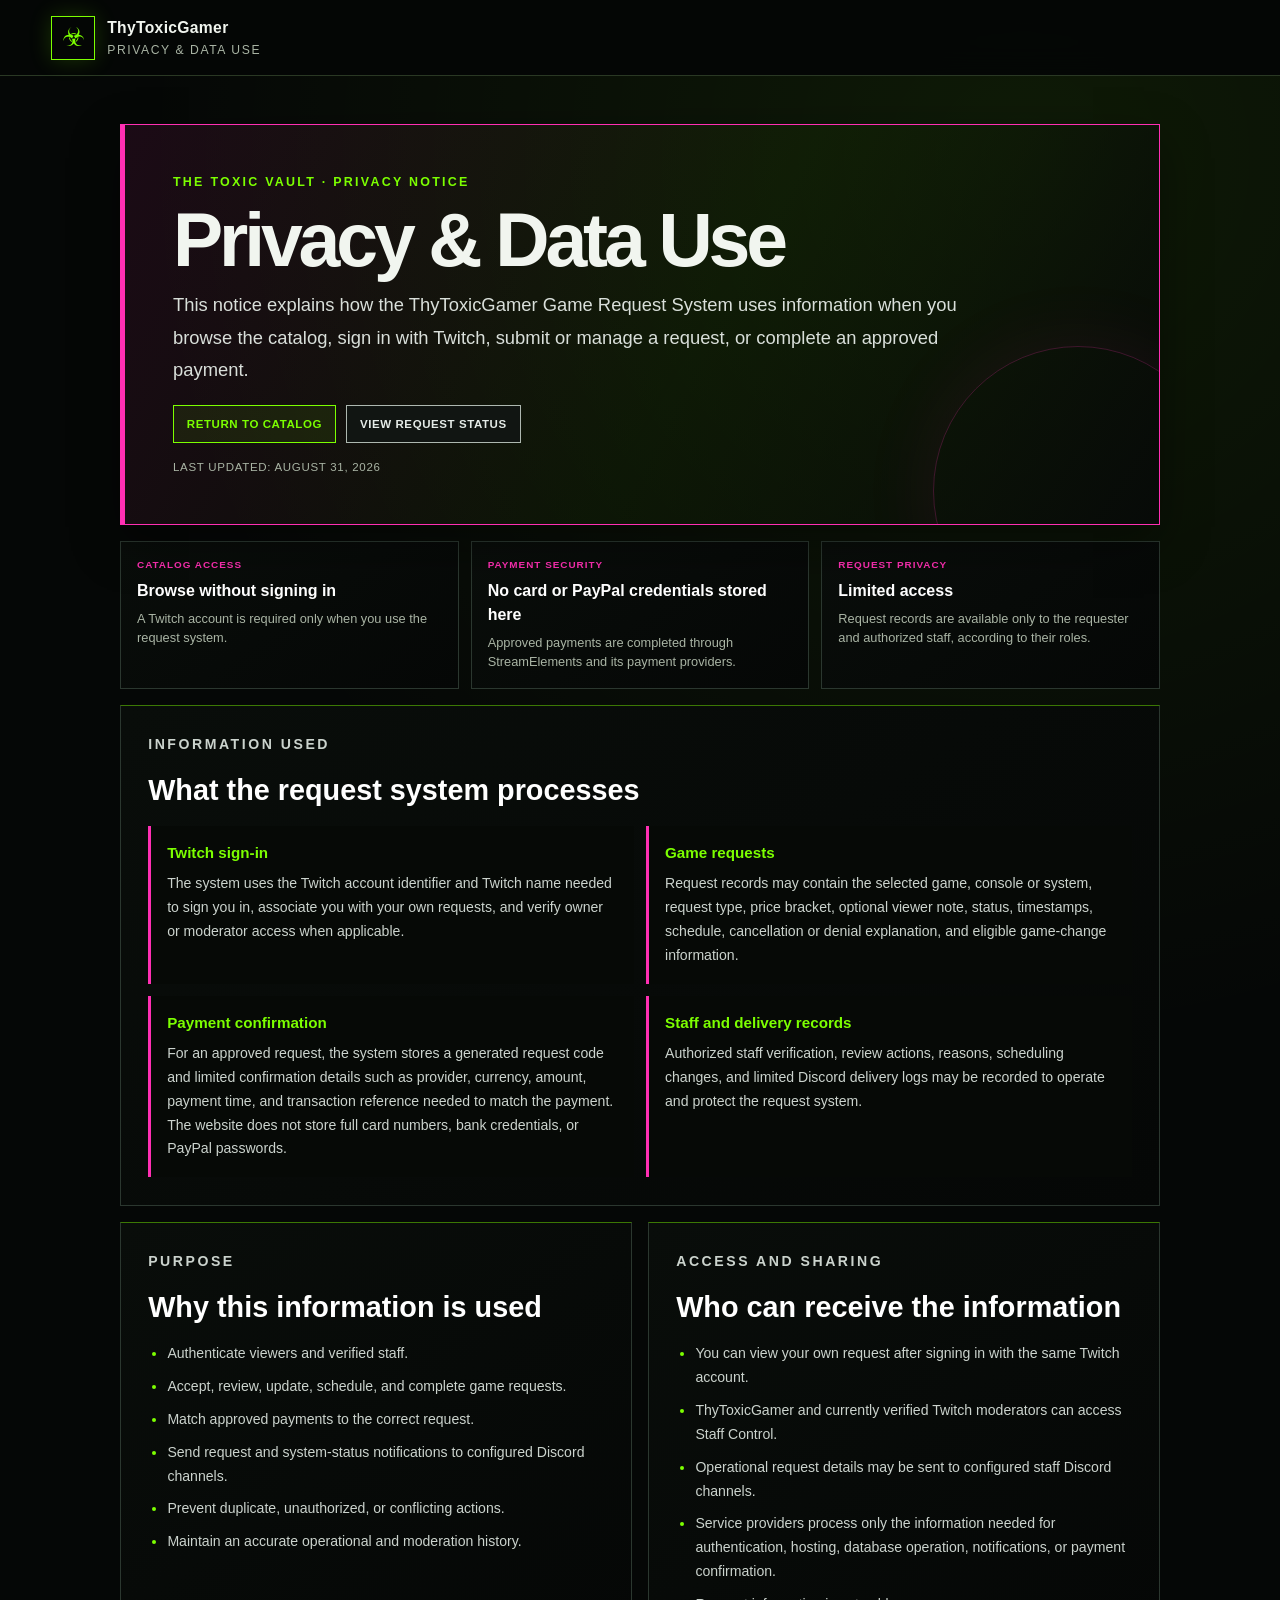
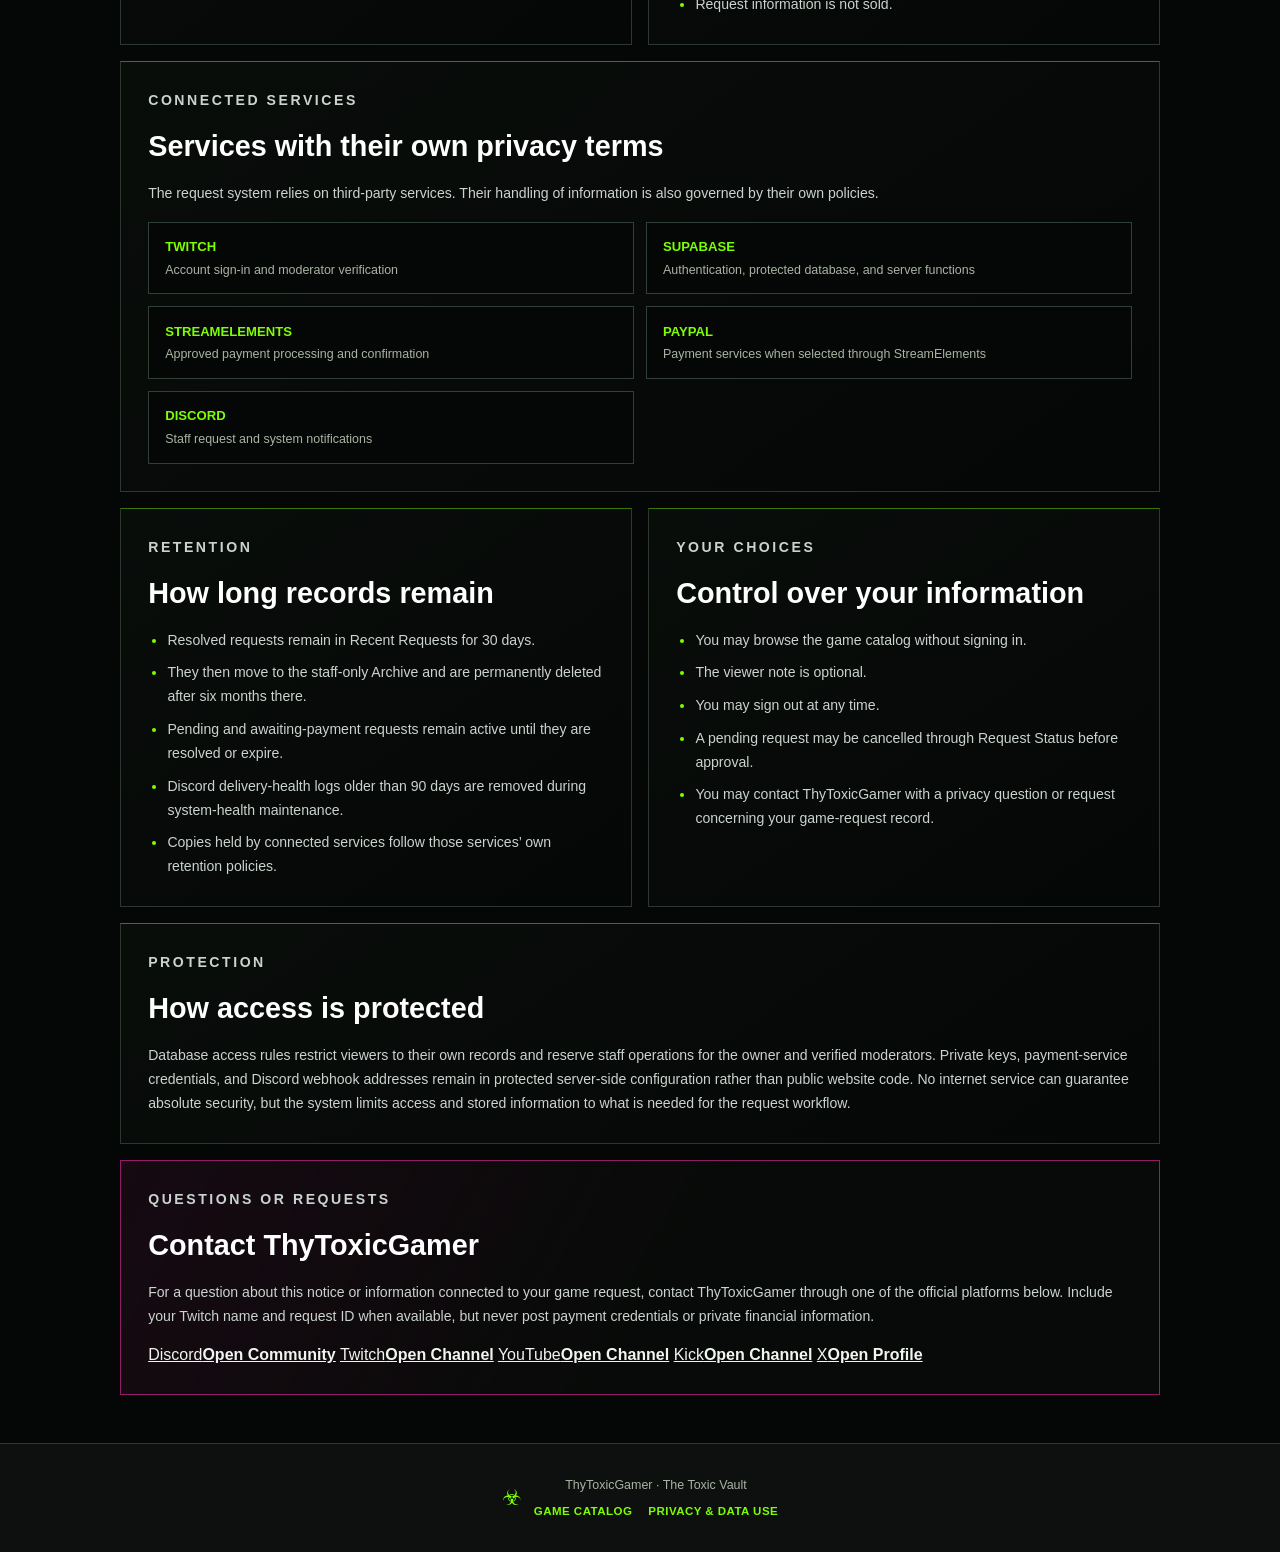
==== commit cf5f7f4c: "Add platform-matched privacy contacts (3/6)" ====
--- a/privacy.html
+++ b/privacy.html
@@ -6,7 +6,7 @@
   <meta name="description" content="Learn how the ThyToxicGamer Game Request System uses and protects Twitch sign-in, request, and payment-confirmation information." />
   <meta name="theme-color" content="#050706" />
   <title>Privacy &amp; Data Use · ThyToxicGamer</title>
-  <link rel="stylesheet" href="styles.css?v=1.0.23" />
+  <link rel="stylesheet" href="styles.css?v=1.0.24" />
   <link rel="stylesheet" href="request-test.css?v=10.12" />
 </head>
 <body class="request-page privacy-page">
@@ -112,8 +112,14 @@
       <section class="privacy-card privacy-card-wide privacy-contact" aria-labelledby="contact-heading">
         <p class="eyebrow">Questions or Requests</p>
         <h2 id="contact-heading">Contact ThyToxicGamer</h2>
-        <p>For a question about this notice or information connected to your game request, contact ThyToxicGamer through the community Discord or Twitch channel. Include your Twitch name and request ID when available, but never post payment credentials or private financial information.</p>
-        <div class="privacy-hero-actions"><a class="request-link-button" href="https://discord.gg/RQxw6r9Mpw" target="_blank" rel="noopener noreferrer">Open Community Discord</a><a class="request-link-button request-link-admin" href="https://www.twitch.tv/thytoxicgamer" target="_blank" rel="noopener noreferrer">Open Twitch Channel</a></div>
+        <p>For a question about this notice or information connected to your game request, contact ThyToxicGamer through one of the official platforms below. Include your Twitch name and request ID when available, but never post payment credentials or private financial information.</p>
+        <nav class="privacy-social-links" aria-label="Official ThyToxicGamer platforms">
+          <a class="privacy-social-link is-discord" href="https://discord.gg/RQxw6r9Mpw" target="_blank" rel="noopener noreferrer"><span>Discord</span><strong>Open Community</strong></a>
+          <a class="privacy-social-link is-twitch" href="https://www.twitch.tv/thytoxicgamer" target="_blank" rel="noopener noreferrer"><span>Twitch</span><strong>Open Channel</strong></a>
+          <a class="privacy-social-link is-youtube" href="https://www.youtube.com/@ThyToxicGamer" target="_blank" rel="noopener noreferrer"><span>YouTube</span><strong>Open Channel</strong></a>
+          <a class="privacy-social-link is-kick" href="https://kick.com/thytoxicgamer" target="_blank" rel="noopener noreferrer"><span>Kick</span><strong>Open Channel</strong></a>
+          <a class="privacy-social-link is-x" href="https://x.com/ThyToxicGamer" target="_blank" rel="noopener noreferrer"><span>X</span><strong>Open Profile</strong></a>
+        </nav>
       </section>
     </div>
   </main>
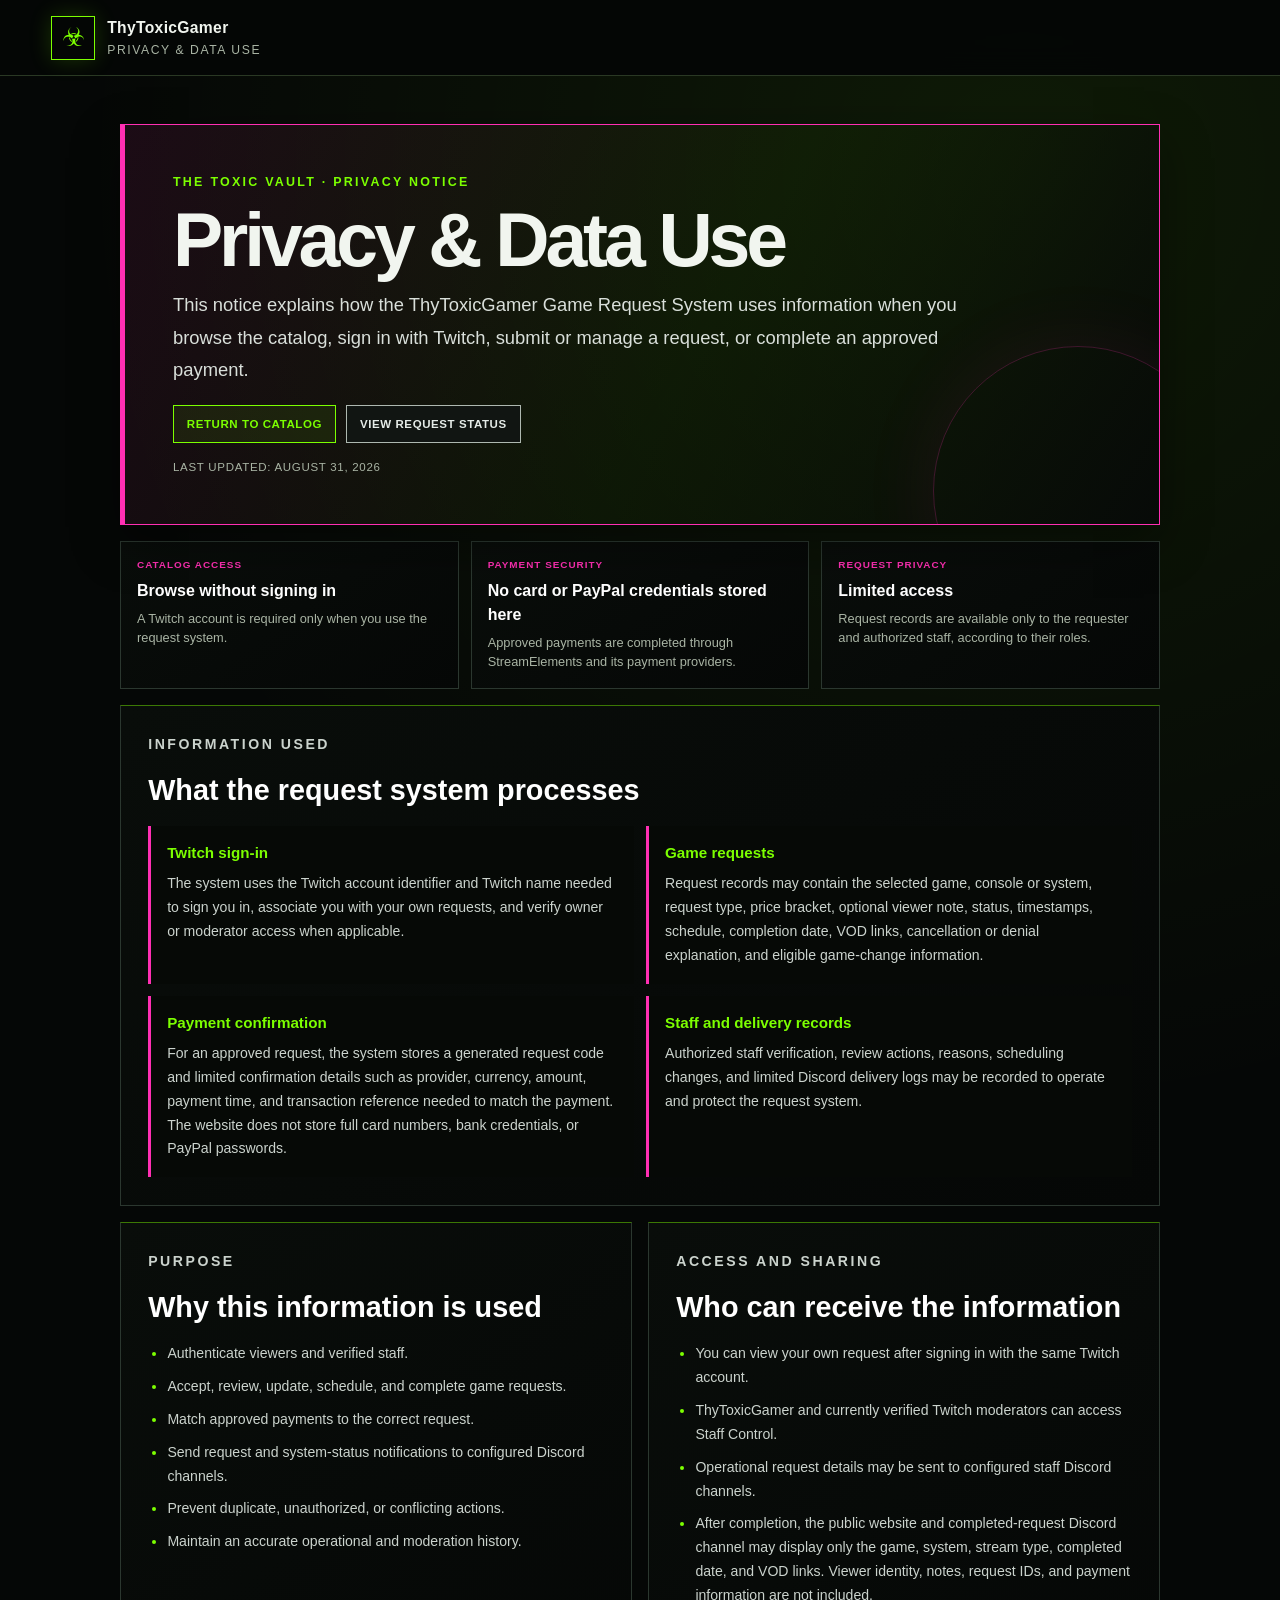
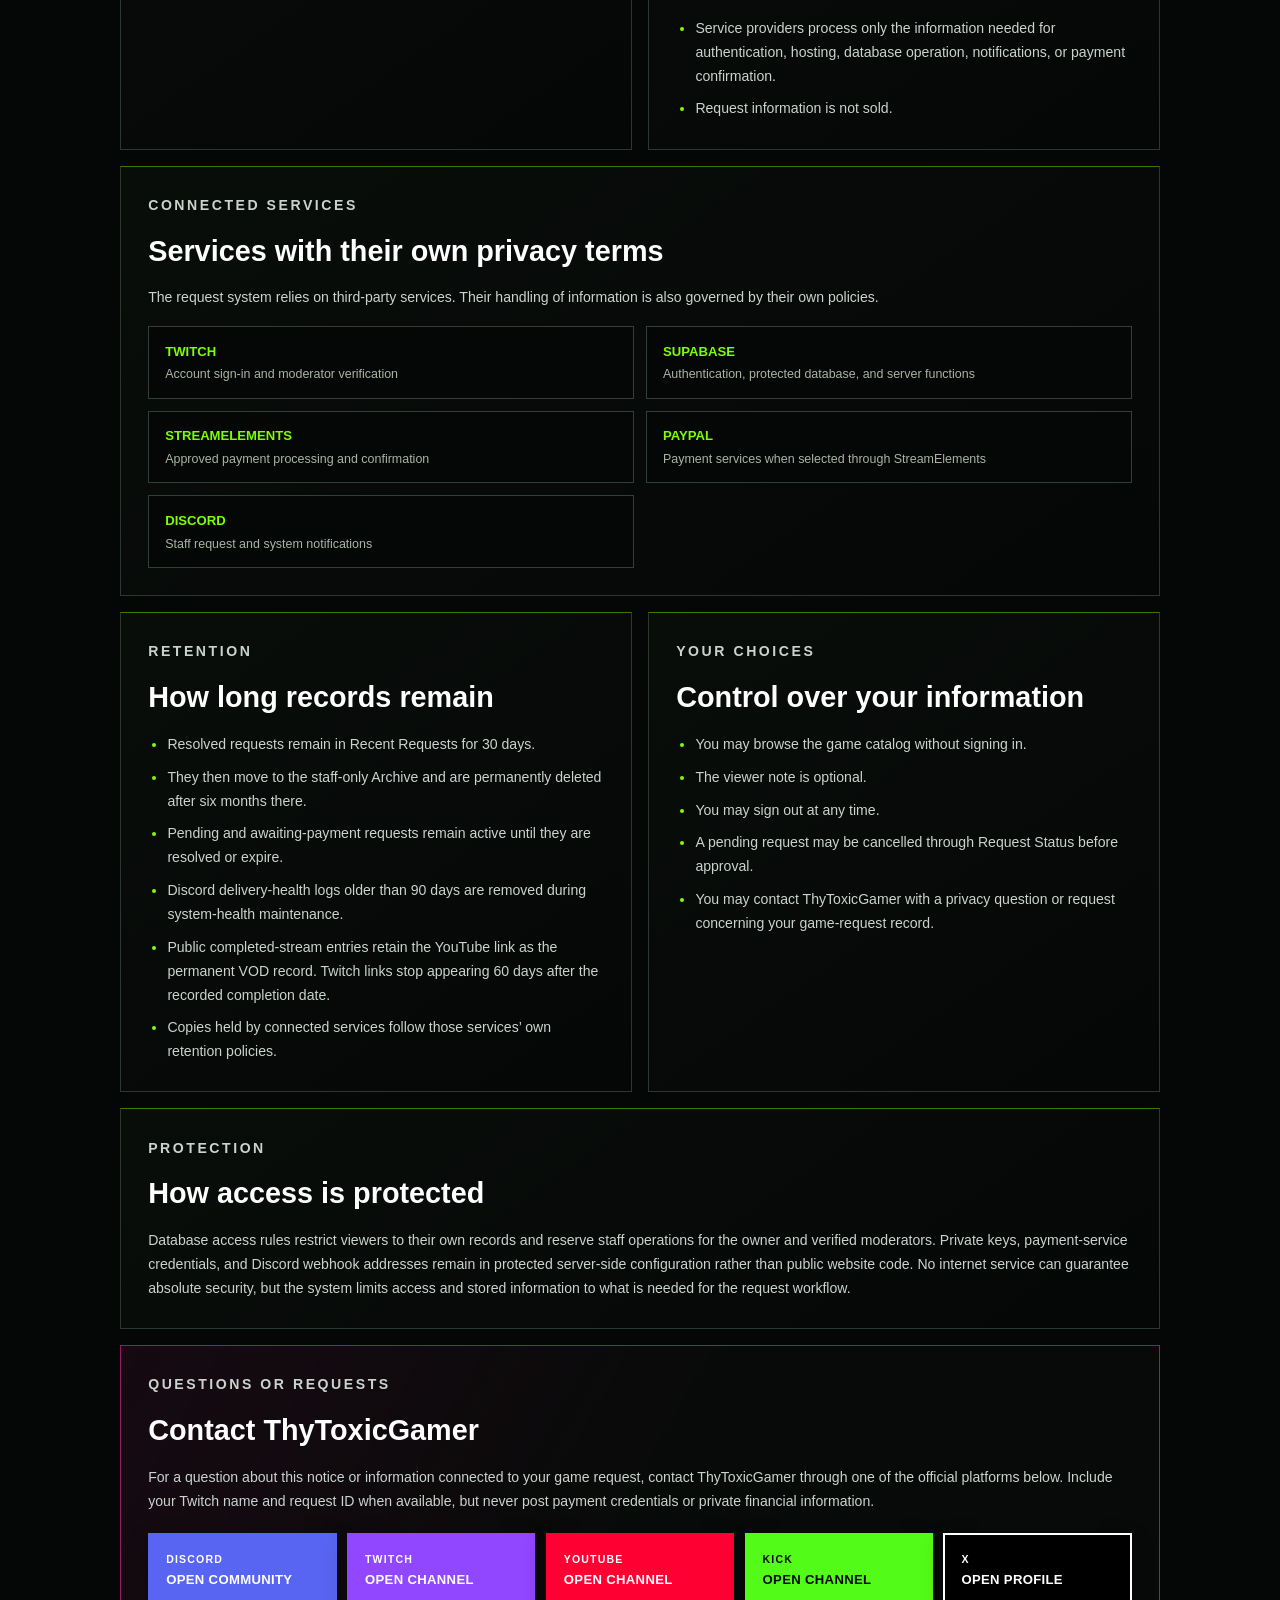
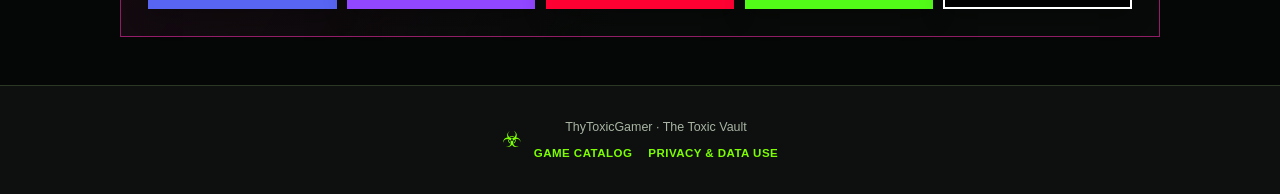
==== commit 757f823a: "Add completed requested-stream VOD archive" ====
--- a/privacy.html
+++ b/privacy.html
@@ -7,7 +7,7 @@
   <meta name="theme-color" content="#050706" />
   <title>Privacy &amp; Data Use · ThyToxicGamer</title>
   <link rel="stylesheet" href="styles.css?v=1.0.24" />
-  <link rel="stylesheet" href="request-test.css?v=10.12" />
+  <link rel="stylesheet" href="request-test.css?v=10.15" />
 </head>
 <body class="request-page privacy-page">
   <header class="site-header">
@@ -35,7 +35,7 @@
         <h2 id="information-heading">What the request system processes</h2>
         <div class="privacy-detail-grid">
           <article><h3>Twitch sign-in</h3><p>The system uses the Twitch account identifier and Twitch name needed to sign you in, associate you with your own requests, and verify owner or moderator access when applicable.</p></article>
-          <article><h3>Game requests</h3><p>Request records may contain the selected game, console or system, request type, price bracket, optional viewer note, status, timestamps, schedule, cancellation or denial explanation, and eligible game-change information.</p></article>
+          <article><h3>Game requests</h3><p>Request records may contain the selected game, console or system, request type, price bracket, optional viewer note, status, timestamps, schedule, completion date, VOD links, cancellation or denial explanation, and eligible game-change information.</p></article>
           <article><h3>Payment confirmation</h3><p>For an approved request, the system stores a generated request code and limited confirmation details such as provider, currency, amount, payment time, and transaction reference needed to match the payment. The website does not store full card numbers, bank credentials, or PayPal passwords.</p></article>
           <article><h3>Staff and delivery records</h3><p>Authorized staff verification, review actions, reasons, scheduling changes, and limited Discord delivery logs may be recorded to operate and protect the request system.</p></article>
         </div>
@@ -61,6 +61,7 @@
           <li>You can view your own request after signing in with the same Twitch account.</li>
           <li>ThyToxicGamer and currently verified Twitch moderators can access Staff Control.</li>
           <li>Operational request details may be sent to configured staff Discord channels.</li>
+          <li>After completion, the public website and completed-request Discord channel may display only the game, system, stream type, completed date, and VOD links. Viewer identity, notes, request IDs, and payment information are not included.</li>
           <li>Service providers process only the information needed for authentication, hosting, database operation, notifications, or payment confirmation.</li>
           <li>Request information is not sold.</li>
         </ul>
@@ -87,6 +88,7 @@
           <li>They then move to the staff-only Archive and are permanently deleted after six months there.</li>
           <li>Pending and awaiting-payment requests remain active until they are resolved or expire.</li>
           <li>Discord delivery-health logs older than 90 days are removed during system-health maintenance.</li>
+          <li>Public completed-stream entries retain the YouTube link as the permanent VOD record. Twitch links stop appearing 60 days after the recorded completion date.</li>
           <li>Copies held by connected services follow those services’ own retention policies.</li>
         </ul>
       </section>
--- a/styles.css
+++ b/styles.css
@@ -746,6 +746,79 @@
   background: linear-gradient(120deg, rgba(255,47,179,.07), #070a08 55%);
 }
 
+.privacy-social-links {
+  display: grid;
+  grid-template-columns: repeat(5, minmax(0, 1fr));
+  gap: 0.65rem;
+  margin-top: 1.2rem;
+}
+
+.privacy-social-link {
+  display: grid;
+  min-height: 76px;
+  align-content: center;
+  gap: 0.12rem;
+  padding: 0.85rem 1rem;
+  border: 2px solid currentColor;
+  color: #fff;
+  text-decoration: none;
+  box-shadow: 0 8px 22px rgba(0,0,0,.24);
+  transition: transform .16s ease, filter .16s ease, box-shadow .16s ease;
+}
+
+.privacy-social-link span,
+.privacy-social-link strong {
+  display: block;
+}
+
+.privacy-social-link span {
+  font-size: 0.66rem;
+  font-weight: 900;
+  letter-spacing: 0.11em;
+  text-transform: uppercase;
+}
+
+.privacy-social-link strong {
+  font-size: 0.82rem;
+  letter-spacing: 0.025em;
+  text-transform: uppercase;
+}
+
+.privacy-social-link:hover,
+.privacy-social-link:focus-visible {
+  filter: brightness(1.12);
+  outline: none;
+  transform: translateY(-2px);
+  box-shadow: 0 12px 28px rgba(0,0,0,.34);
+}
+
+.privacy-social-link.is-discord {
+  border-color: #5865f2;
+  background: #5865f2;
+}
+
+.privacy-social-link.is-twitch {
+  border-color: #9146ff;
+  background: #9146ff;
+}
+
+.privacy-social-link.is-youtube {
+  border-color: #ff0033;
+  background: #ff0033;
+}
+
+.privacy-social-link.is-kick {
+  border-color: #53fc18;
+  background: #53fc18;
+  color: #050706;
+}
+
+.privacy-social-link.is-x {
+  border-color: #fff;
+  background: #000;
+  color: #fff;
+}
+
 @media (max-width: 760px) {
   .privacy-summary,
   .privacy-grid,
@@ -760,6 +833,16 @@
 
   .privacy-shell {
     width: min(100% - 1rem, 1180px);
+  }
+
+  .privacy-social-links {
+    grid-template-columns: repeat(2, minmax(0, 1fr));
+  }
+}
+
+@media (max-width: 430px) {
+  .privacy-social-links {
+    grid-template-columns: 1fr;
   }
 }
 
--- a/request-test.css
+++ b/request-test.css
@@ -44,6 +44,20 @@
 .site-header .request-status-card strong { font-size:.82rem; line-height:1.05; }
 .site-header .request-status-card span:last-child { font-size:.6rem; line-height:1.25; white-space:normal; overflow-wrap:anywhere; }
 .request-center-copy { grid-column:1/-1; }
+.next-request-panel { margin:0 0 1rem; padding:clamp(.9rem,2.2vw,1.25rem); border:2px solid var(--request-hot-pink); background:radial-gradient(circle at 90% 0,rgba(255,43,214,.12),transparent 34%),linear-gradient(135deg,rgba(124,255,0,.045),rgba(5,7,6,.96) 48%); box-shadow:0 0 28px rgba(255,43,214,.09); }
+.next-request-heading { display:flex; align-items:center; gap:.75rem; padding-bottom:.8rem; border-bottom:1px solid rgba(255,43,214,.3); }
+.next-request-heading .eyebrow { margin:0; color:#ff73e4; }
+.next-request-heading h2 { margin:.12rem 0 0; color:#fff; font-size:clamp(1.2rem,2.5vw,1.75rem); }
+.next-request-light { width:11px; height:11px; flex:0 0 auto; border-radius:50%; background:var(--toxic); box-shadow:0 0 15px var(--toxic); }
+.next-request-status { margin-left:auto; padding:.35rem .55rem; border:1px solid var(--toxic); color:var(--toxic); background:rgba(124,255,0,.07); font-size:.62rem; font-weight:900; letter-spacing:.08em; text-transform:uppercase; }
+.next-request-panel.is-preview { border-style:dashed; }
+.next-request-panel.is-preview .next-request-status { border-color:var(--request-hot-pink); color:#ff93ea; background:rgba(255,43,214,.08); }
+.next-request-details { display:grid; grid-template-columns:minmax(0,1.4fr) minmax(0,.8fr) minmax(0,1.15fr); gap:.7rem; padding-top:.8rem; }
+.next-request-details article { min-width:0; padding:.72rem .8rem; border:1px solid #303a32; background:rgba(5,7,6,.75); }
+.next-request-details small,.next-request-details strong,.next-request-details time,.next-request-details span { display:block; }
+.next-request-details small { color:#ff73e4; font-size:.6rem; font-weight:900; letter-spacing:.1em; text-transform:uppercase; }
+.next-request-details strong,.next-request-details time { margin-top:.22rem; color:#fff; font-size:clamp(.85rem,1.6vw,1.05rem); font-weight:800; line-height:1.25; overflow-wrap:anywhere; }
+.next-request-details span { margin-top:.2rem; color:var(--muted); font-size:.68rem; line-height:1.35; }
 .request-status-card[data-state="locked"] { border-color:var(--request-amber); }
 .request-status-card[data-state="cooldown"] { border-color:var(--request-red); }
 .request-status-light { width:9px; height:9px; flex:0 0 auto; border-radius:50%; background:var(--toxic); box-shadow:0 0 12px var(--toxic); }
@@ -97,6 +111,17 @@
 .request-dialog-rules { margin:0; color:var(--muted); font-size:.75rem; }
 .request-account-line { margin:0; padding:.7rem; border-left:3px solid var(--toxic); background:rgba(124,255,0,.05); color:var(--muted); }.request-account-line strong{color:#fff}
 .request-form-error { min-height:1.2em; margin:0; color:#ff7970; font-size:.78rem; }
+.completion-request-summary { margin:0; padding:.7rem .8rem; border-left:3px solid var(--request-hot-pink); background:rgba(255,43,214,.06); color:#fff; font-weight:800; }
+.review-status[data-status="completed"] { border-color:var(--toxic); color:var(--toxic); background:rgba(124,255,0,.08); }
+.request-history-completed { margin:.7rem 0 0; color:var(--toxic-soft); font-weight:800; }
+.request-history-vods,.request-completion-links { margin:.5rem 0; }
+.completed-vod-link { font-weight:900; text-decoration:none; }
+.completed-vod-link:hover,.completed-vod-link:focus-visible { text-decoration:underline; outline:none; }
+.vod-youtube { color:#ff4a4a; }
+.vod-twitch { color:#bf94ff; }
+.request-completion-notice { margin:1rem 0; padding:1rem; border:1px solid rgba(255,43,214,.48); border-left:4px solid var(--request-hot-pink); background:linear-gradient(135deg,rgba(255,43,214,.08),rgba(5,7,6,.92)); }
+.request-completion-notice h3 { margin:.25rem 0 .45rem; color:#fff; }
+.request-completion-notice>p:not(.eyebrow) { color:#dce2de; }
 .payment-panel { margin-top:1.25rem; padding:1.25rem; border:1px solid rgba(116,255,74,.38); border-radius:16px; background:linear-gradient(145deg,rgba(24,49,20,.62),rgba(5,8,6,.92)); box-shadow:inset 0 0 30px rgba(83,255,45,.05); }
 .payment-panel h3 { margin:.2rem 0 .65rem; }
 .payment-reference-row { display:flex; align-items:center; gap:.75rem; flex-wrap:wrap; margin:1rem 0; }
@@ -105,6 +130,7 @@
 @media(max-width:760px){.site-header{grid-template-columns:minmax(0,1fr) auto auto}.site-header .request-status-card{width:155px}.site-header .request-status-card span:last-child{display:none}.request-center{grid-template-columns:1fr}.request-overview-list,.request-type-grid,.request-policy-groups{grid-template-columns:1fr}.request-types-overview{grid-column:auto}.request-center-actions,.unlisted-request,.request-auth-card{grid-column:auto}.unlisted-request{grid-template-columns:1fr;grid-template-areas:"copy" "title" "entry"}.unlisted-request-entry{grid-template-columns:1fr}.request-choice-tabs{grid-template-columns:1fr}.request-choice-tab{min-height:58px}.request-game-button{font-size:.64rem;padding:.45rem}}
 @media(max-width:520px){.site-header{grid-template-columns:minmax(0,1fr) auto}.library-count{display:none}.site-header .request-status-card{width:140px}.site-header .request-status-card small{font-size:.5rem;letter-spacing:.06em}.site-header .request-status-card strong{font-size:.78rem}}
 @media(max-width:620px){.request-how-to-heading{display:block}.request-how-to-heading p{margin-top:.35rem;text-align:left}.request-steps{grid-template-columns:1fr}}
+@media(max-width:700px){.next-request-details{grid-template-columns:1fr}.next-request-status{display:none}}
 .request-page { min-height:100vh; background:radial-gradient(circle at 80% 5%,rgba(124,255,0,.08),transparent 28%),#050706; }
 .request-page-shell { width:min(1040px,calc(100% - 28px)); margin:0 auto; padding:clamp(1.2rem,4vw,3rem) 0; }
 .request-page-heading { margin-bottom:1rem; padding:1.2rem; border-left:4px solid var(--toxic); background:#0a0d0b; }
@@ -140,6 +166,7 @@
 .staff-tab-panel{scroll-margin-top:5rem;outline:none}.staff-panel-heading{margin-bottom:1rem;padding:1rem;border-left:4px solid var(--toxic);background:#080b09}.staff-panel-heading h2{margin:.2rem 0;font-size:clamp(1.5rem,3vw,2.3rem)}.staff-panel-heading p:last-child{margin:.25rem 0 0;color:var(--muted)}.staff-tab-panel>.review-card+.review-card{margin-top:1rem}.staff-panel-section{margin-top:0}
 .staff-home-intro{padding:clamp(1rem,3vw,1.5rem);border:1px solid var(--toxic);border-left:4px solid var(--toxic);background:radial-gradient(circle at 100% 0,rgba(124,255,0,.11),transparent 34%),#080b09}.staff-home-intro h2{margin:.25rem 0 .65rem;font-size:clamp(1.6rem,4vw,2.7rem)}.staff-home-intro>p:not(.eyebrow){max-width:900px;color:#dce2de;line-height:1.6}.staff-home-warning{margin:1rem 0 0;padding:.8rem;border-left:3px solid var(--request-amber);background:rgba(255,176,0,.06)}.staff-home-warning strong{color:#ffca4d}.staff-home-section{margin-top:1rem;padding:clamp(1rem,3vw,1.5rem);border:1px solid #28322a;background:#070a08}.staff-home-heading{display:flex;align-items:end;justify-content:space-between;gap:1rem;margin-bottom:.9rem}.staff-home-heading h2{margin:.2rem 0 0;font-size:clamp(1.35rem,3vw,2rem)}.staff-workflow{counter-reset:staff-step;display:grid;grid-template-columns:repeat(4,minmax(0,1fr));gap:.65rem;margin:0;padding:0;list-style:none}.staff-workflow li{counter-increment:staff-step;position:relative;min-height:135px;padding:.85rem .8rem .8rem 2.9rem;border:1px solid #2b352d;background:#050706}.staff-workflow li::before{content:counter(staff-step);position:absolute;top:.85rem;left:.75rem;display:grid;width:1.5rem;height:1.5rem;place-items:center;border:1px solid var(--toxic);border-radius:50%;color:var(--toxic);font-size:.66rem;font-weight:900}.staff-workflow strong,.staff-workflow span{display:block}.staff-workflow strong{color:#fff;font-size:.78rem}.staff-workflow span{margin-top:.35rem;color:var(--muted);font-size:.68rem;line-height:1.45}.staff-rule-grid{display:grid;grid-template-columns:repeat(2,minmax(0,1fr));gap:.7rem}.staff-rule-grid article{padding:.9rem;border:1px solid #2d3830;background:#050706}.staff-rule-grid h3{margin:0 0 .55rem;color:var(--toxic);font-size:.86rem}.staff-rule-grid ul{display:grid;gap:.4rem;margin:0;padding-left:1.1rem;color:#d8ded9;font-size:.71rem;line-height:1.5}.staff-rule-grid li::marker{color:var(--toxic)}.staff-quick-links{border-color:rgba(255,43,214,.45);box-shadow:inset 3px 0 0 var(--request-hot-pink)}
 .discord-health-panel{border-color:rgba(255,43,214,.5);background:linear-gradient(145deg,rgba(255,43,214,.055),#070a08 38%);box-shadow:inset 3px 0 0 var(--request-hot-pink)}
+.admin-discord-panel{margin-top:1rem}
 .discord-health-intro{margin:.25rem 0 0;color:var(--muted);font-size:.76rem}.discord-health-summary{display:grid;grid-template-columns:repeat(3,minmax(0,1fr));gap:.75rem;margin:1rem 0}.discord-health-summary article{display:grid;align-content:start;gap:.3rem;min-height:112px;padding:.85rem;border:1px solid #302231;background:rgba(5,7,6,.82)}.discord-health-summary small{color:#ff85e8;font-size:.62rem;font-weight:900;letter-spacing:.06em;text-transform:uppercase}.discord-health-summary strong{color:#fff;font-size:.84rem}.discord-health-summary span{color:var(--muted);font-size:.68rem;line-height:1.45;overflow-wrap:anywhere}.discord-health-actions{align-items:center}.discord-health-feedback{min-height:1.25rem;margin:.75rem 0 0;color:var(--muted);font-size:.72rem}.discord-health-feedback[data-status="success"]{color:var(--toxic)}.discord-health-feedback[data-status="error"]{color:#ff7970}.discord-health-feedback[data-status="working"]{color:#ffca4d}.discord-health-log{display:grid;gap:.55rem;margin-top:.8rem}.discord-health-log-item{display:flex;align-items:flex-start;justify-content:space-between;gap:1rem;padding:.75rem;border:1px solid #202a21;background:#050706}.discord-health-log-item.is-failed{border-left:3px solid var(--request-red)}.discord-health-log-item.is-success{border-left:3px solid var(--toxic)}.discord-health-log-item div{display:grid;gap:.15rem;min-width:0}.discord-health-log-item strong{color:#fff;font-size:.76rem}.discord-health-log-item div>span{color:var(--muted);font-size:.66rem}.discord-health-log-item small{color:#ff9a93;font-size:.66rem;overflow-wrap:anywhere}
 .request-live-state{display:flex;align-items:center;gap:.45rem;margin:0 0 1rem;color:var(--muted);font-size:.7rem;text-transform:uppercase;letter-spacing:.08em}.request-live-state strong{color:var(--toxic)}.request-live-dot{width:.55rem;height:.55rem;border-radius:50%;background:var(--toxic);box-shadow:0 0 .7rem var(--toxic);animation:request-live-pulse 1.8s ease-in-out infinite}.status-countdown{display:block;margin-top:.35rem;color:var(--toxic);font-family:var(--font-display);font-size:.72rem;letter-spacing:.04em}@keyframes request-live-pulse{50%{opacity:.35;box-shadow:0 0 .2rem var(--toxic)}}
 @media(max-width:900px){.staff-workflow{grid-template-columns:repeat(2,minmax(0,1fr))}}
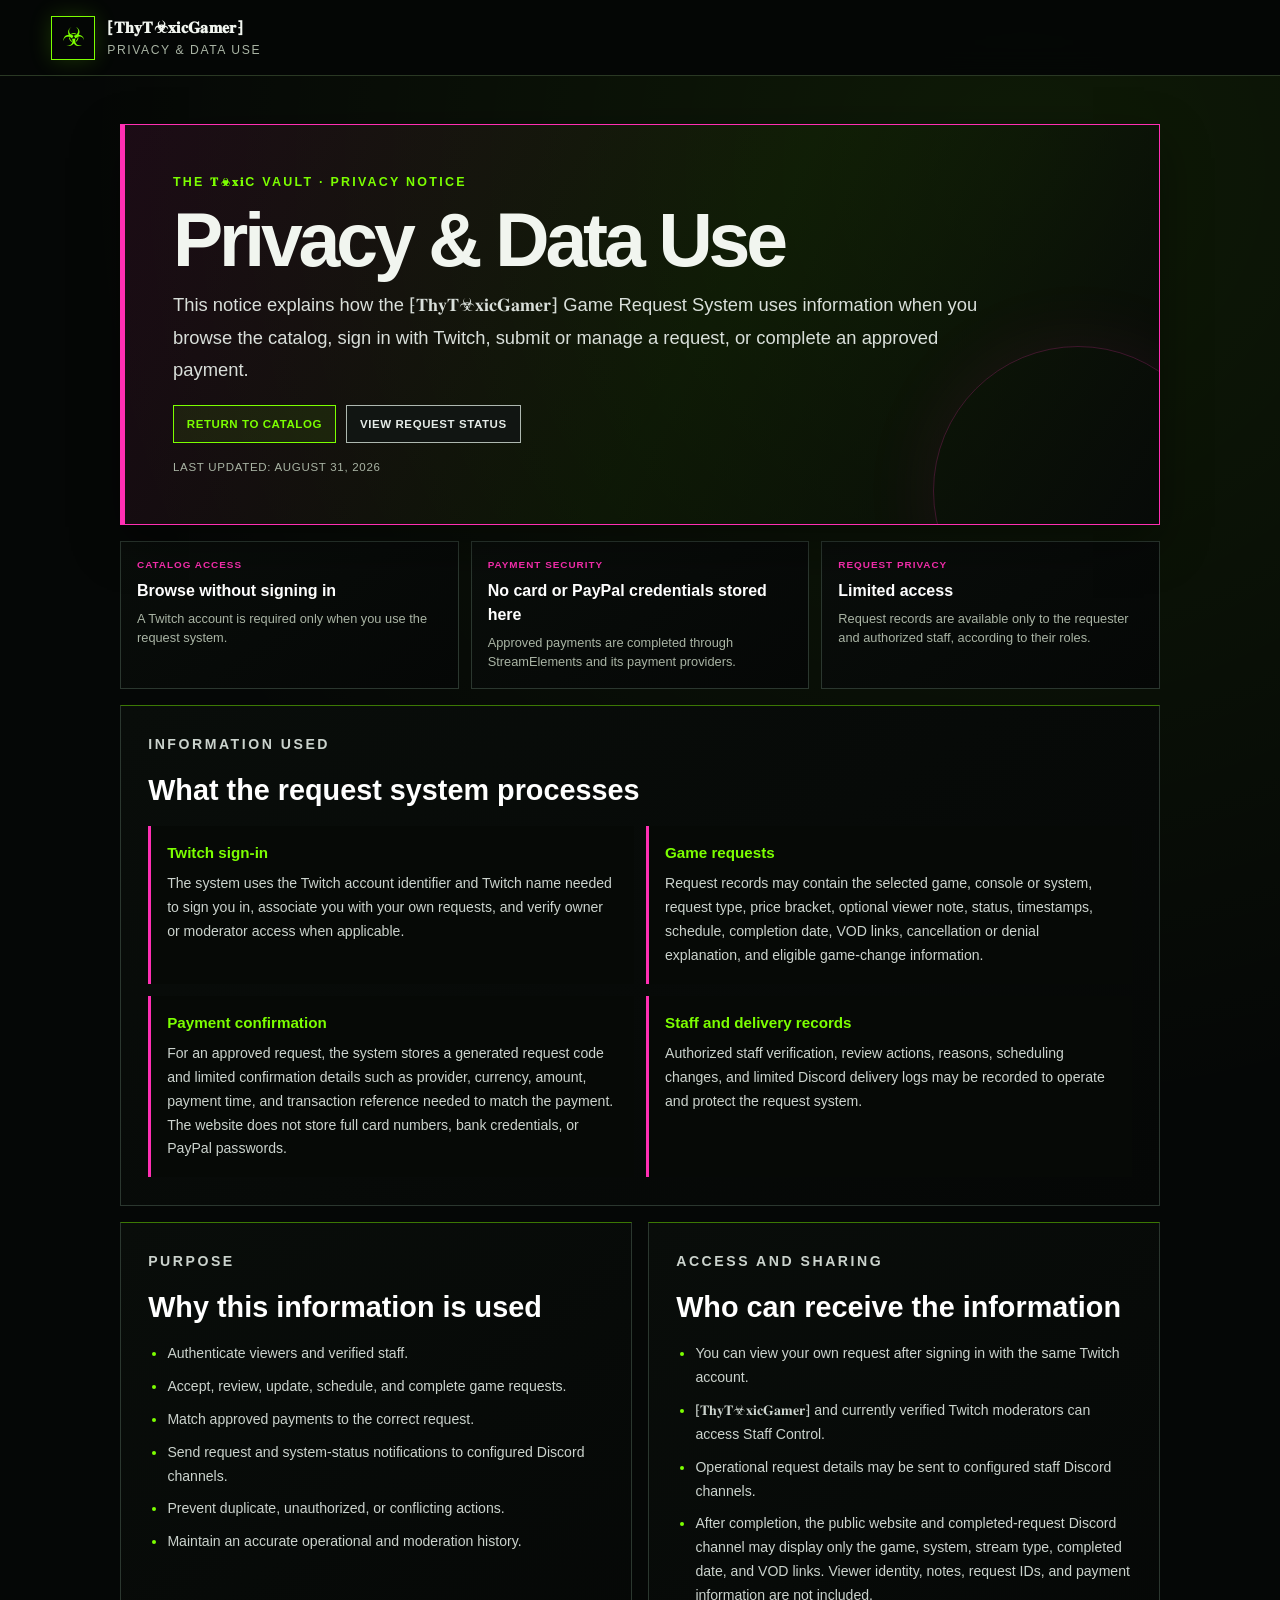
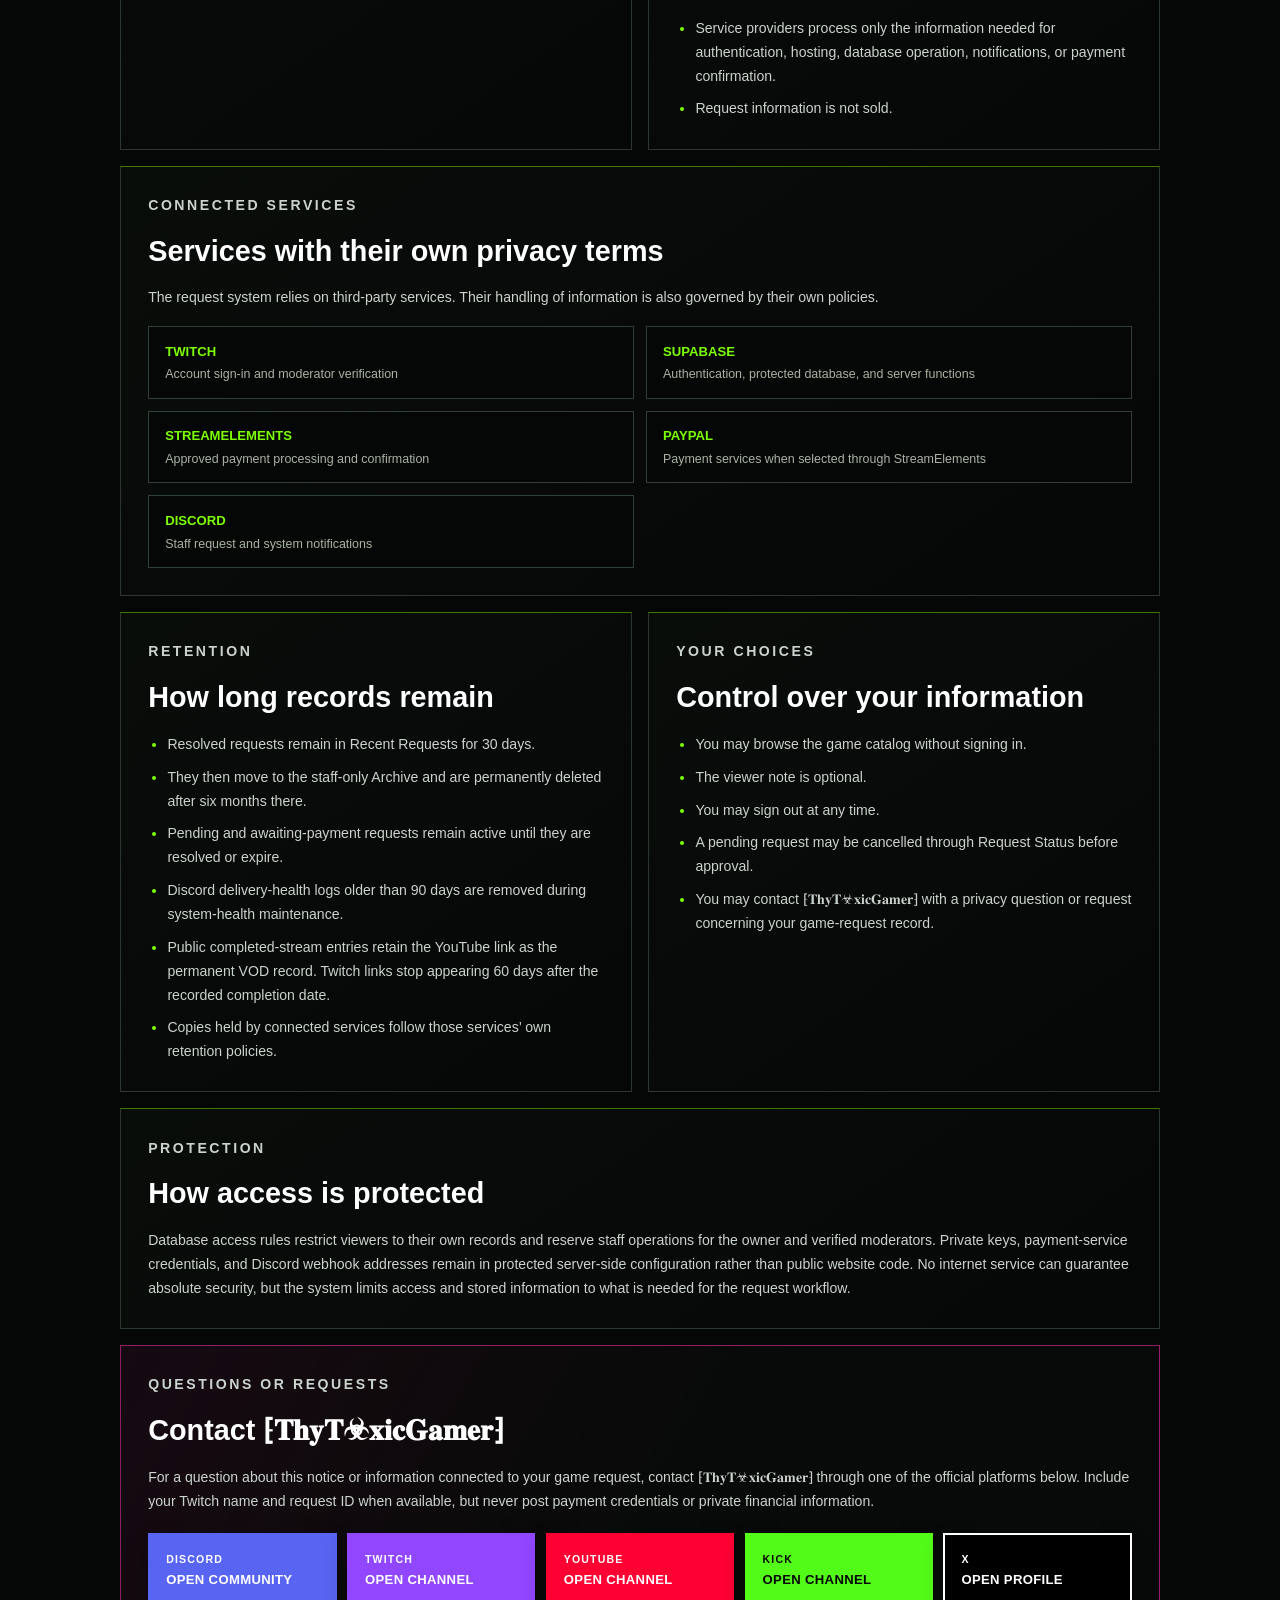
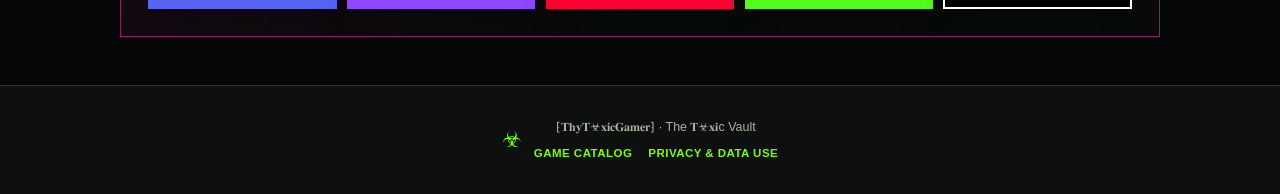
==== commit 9a2b9f85: "Game Catalog branding update" ====
--- a/privacy.html
+++ b/privacy.html
@@ -3,22 +3,22 @@
 <head>
   <meta charset="UTF-8" />
   <meta name="viewport" content="width=device-width,initial-scale=1" />
-  <meta name="description" content="Learn how the ThyToxicGamer Game Request System uses and protects Twitch sign-in, request, and payment-confirmation information." />
+  <meta name="description" content="Learn how the ⁅𝐓𝐡𝐲𝐓☣︎𝐱𝐢𝐜𝐆𝐚𝐦𝐞𝐫⁆ Game Request System uses and protects Twitch sign-in, request, and payment-confirmation information." />
   <meta name="theme-color" content="#050706" />
-  <title>Privacy &amp; Data Use · ThyToxicGamer</title>
+  <title>Privacy &amp; Data Use · ⁅𝐓𝐡𝐲𝐓☣︎𝐱𝐢𝐜𝐆𝐚𝐦𝐞𝐫⁆</title>
   <link rel="stylesheet" href="styles.css?v=1.0.24" />
   <link rel="stylesheet" href="request-test.css?v=10.15" />
 </head>
 <body class="request-page privacy-page">
   <header class="site-header">
-    <a class="brand" href="index.html"><span class="brand-mark" aria-hidden="true">☣</span><span><strong>ThyToxicGamer</strong><small>Privacy &amp; Data Use</small></span></a>
+    <a class="brand" href="index.html"><span class="brand-mark" aria-hidden="true">☣</span><span><strong>⁅𝐓𝐡𝐲𝐓☣︎𝐱𝐢𝐜𝐆𝐚𝐦𝐞𝐫⁆</strong><small>Privacy &amp; Data Use</small></span></a>
   </header>
 
   <main class="request-page-shell privacy-shell">
     <section class="privacy-hero" aria-labelledby="privacy-title">
-      <p class="eyebrow">The Toxic Vault · Privacy Notice</p>
+      <p class="eyebrow">The 𝐓☣︎𝐱𝐢c Vault · Privacy Notice</p>
       <h1 id="privacy-title">Privacy &amp; Data Use</h1>
-      <p>This notice explains how the ThyToxicGamer Game Request System uses information when you browse the catalog, sign in with Twitch, submit or manage a request, or complete an approved payment.</p>
+      <p>This notice explains how the ⁅𝐓𝐡𝐲𝐓☣︎𝐱𝐢𝐜𝐆𝐚𝐦𝐞𝐫⁆ Game Request System uses information when you browse the catalog, sign in with Twitch, submit or manage a request, or complete an approved payment.</p>
       <div class="privacy-hero-actions"><a class="request-link-button" href="index.html">Return to Catalog</a><a class="request-link-button request-link-admin" href="status.html">View Request Status</a></div>
       <p class="privacy-updated">Last updated: August 31, 2026</p>
     </section>
@@ -59,7 +59,7 @@
         <h2 id="access-heading">Who can receive the information</h2>
         <ul>
           <li>You can view your own request after signing in with the same Twitch account.</li>
-          <li>ThyToxicGamer and currently verified Twitch moderators can access Staff Control.</li>
+          <li>⁅𝐓𝐡𝐲𝐓☣︎𝐱𝐢𝐜𝐆𝐚𝐦𝐞𝐫⁆ and currently verified Twitch moderators can access Staff Control.</li>
           <li>Operational request details may be sent to configured staff Discord channels.</li>
           <li>After completion, the public website and completed-request Discord channel may display only the game, system, stream type, completed date, and VOD links. Viewer identity, notes, request IDs, and payment information are not included.</li>
           <li>Service providers process only the information needed for authentication, hosting, database operation, notifications, or payment confirmation.</li>
@@ -101,7 +101,7 @@
           <li>The viewer note is optional.</li>
           <li>You may sign out at any time.</li>
           <li>A pending request may be cancelled through Request Status before approval.</li>
-          <li>You may contact ThyToxicGamer with a privacy question or request concerning your game-request record.</li>
+          <li>You may contact ⁅𝐓𝐡𝐲𝐓☣︎𝐱𝐢𝐜𝐆𝐚𝐦𝐞𝐫⁆ with a privacy question or request concerning your game-request record.</li>
         </ul>
       </section>
 
@@ -113,9 +113,9 @@
 
       <section class="privacy-card privacy-card-wide privacy-contact" aria-labelledby="contact-heading">
         <p class="eyebrow">Questions or Requests</p>
-        <h2 id="contact-heading">Contact ThyToxicGamer</h2>
-        <p>For a question about this notice or information connected to your game request, contact ThyToxicGamer through one of the official platforms below. Include your Twitch name and request ID when available, but never post payment credentials or private financial information.</p>
-        <nav class="privacy-social-links" aria-label="Official ThyToxicGamer platforms">
+        <h2 id="contact-heading">Contact ⁅𝐓𝐡𝐲𝐓☣︎𝐱𝐢𝐜𝐆𝐚𝐦𝐞𝐫⁆</h2>
+        <p>For a question about this notice or information connected to your game request, contact ⁅𝐓𝐡𝐲𝐓☣︎𝐱𝐢𝐜𝐆𝐚𝐦𝐞𝐫⁆ through one of the official platforms below. Include your Twitch name and request ID when available, but never post payment credentials or private financial information.</p>
+        <nav class="privacy-social-links" aria-label="Official ⁅𝐓𝐡𝐲𝐓☣︎𝐱𝐢𝐜𝐆𝐚𝐦𝐞𝐫⁆ platforms">
           <a class="privacy-social-link is-discord" href="https://discord.gg/RQxw6r9Mpw" target="_blank" rel="noopener noreferrer"><span>Discord</span><strong>Open Community</strong></a>
           <a class="privacy-social-link is-twitch" href="https://www.twitch.tv/thytoxicgamer" target="_blank" rel="noopener noreferrer"><span>Twitch</span><strong>Open Channel</strong></a>
           <a class="privacy-social-link is-youtube" href="https://www.youtube.com/@ThyToxicGamer" target="_blank" rel="noopener noreferrer"><span>YouTube</span><strong>Open Channel</strong></a>
@@ -128,7 +128,7 @@
 
   <footer class="site-legal-footer">
     <span aria-hidden="true">☣</span>
-    <div class="footer-content"><p>ThyToxicGamer · The Toxic Vault</p><nav class="footer-links" aria-label="Legal and site links"><a href="index.html">Game Catalog</a><a href="privacy.html" aria-current="page">Privacy &amp; Data Use</a></nav></div>
+    <div class="footer-content"><p>⁅𝐓𝐡𝐲𝐓☣︎𝐱𝐢𝐜𝐆𝐚𝐦𝐞𝐫⁆ · The 𝐓☣︎𝐱𝐢c Vault</p><nav class="footer-links" aria-label="Legal and site links"><a href="index.html">Game Catalog</a><a href="privacy.html" aria-current="page">Privacy &amp; Data Use</a></nav></div>
   </footer>
 </body>
 </html>
--- a/request-test.css
+++ b/request-test.css
@@ -112,6 +112,19 @@
 .request-account-line { margin:0; padding:.7rem; border-left:3px solid var(--toxic); background:rgba(124,255,0,.05); color:var(--muted); }.request-account-line strong{color:#fff}
 .request-form-error { min-height:1.2em; margin:0; color:#ff7970; font-size:.78rem; }
 .completion-request-summary { margin:0; padding:.7rem .8rem; border-left:3px solid var(--request-hot-pink); background:rgba(255,43,214,.06); color:#fff; font-weight:800; }
+.completion-vod-field { display:grid; gap:.35rem; }
+.completion-vod-field>label { color:var(--toxic-soft); font-size:.75rem; font-weight:800; }
+.completion-vod-row { display:grid; grid-template-columns:minmax(0,1fr) auto; gap:.55rem; align-items:stretch; }
+.completion-view-link { display:grid; min-width:112px; place-items:center; padding:.65rem .8rem; border:1px solid currentColor; background:#090b0a; font-size:.68rem; font-weight:900; text-decoration:none; cursor:pointer; }
+.completion-view-link.vod-youtube { color:#ff4a4a; background:rgba(255,0,0,.07); }
+.completion-view-link.vod-twitch { color:#bf94ff; background:rgba(145,70,255,.09); }
+.completion-view-link:hover,.completion-view-link:focus-visible { color:#fff; outline:none; box-shadow:0 0 16px color-mix(in srgb,currentColor 35%,transparent); }
+.completion-view-link[aria-disabled="true"] { border-color:#49504b; background:#101210; color:#6e756f; cursor:not-allowed; pointer-events:none; box-shadow:none; }
+.completion-lookup { display:grid; grid-template-columns:minmax(0,1fr) auto; align-items:center; gap:.7rem; padding:.8rem; border:1px solid rgba(255,43,214,.55); background:rgba(255,43,214,.05); }
+.completion-lookup>div { display:grid; gap:.2rem; }
+.completion-lookup strong { color:#ff85e8; font-size:.78rem; }
+.completion-lookup span { color:var(--muted); font-size:.68rem; line-height:1.4; }
+.completion-lookup>p { grid-column:1/-1; min-height:1.1em; margin:0; color:#dce2de; font-size:.7rem; line-height:1.45; }
 .review-status[data-status="completed"] { border-color:var(--toxic); color:var(--toxic); background:rgba(124,255,0,.08); }
 .request-history-completed { margin:.7rem 0 0; color:var(--toxic-soft); font-weight:800; }
 .request-history-vods,.request-completion-links { margin:.5rem 0; }
@@ -131,6 +144,7 @@
 @media(max-width:520px){.site-header{grid-template-columns:minmax(0,1fr) auto}.library-count{display:none}.site-header .request-status-card{width:140px}.site-header .request-status-card small{font-size:.5rem;letter-spacing:.06em}.site-header .request-status-card strong{font-size:.78rem}}
 @media(max-width:620px){.request-how-to-heading{display:block}.request-how-to-heading p{margin-top:.35rem;text-align:left}.request-steps{grid-template-columns:1fr}}
 @media(max-width:700px){.next-request-details{grid-template-columns:1fr}.next-request-status{display:none}}
+@media(max-width:620px){.completion-lookup,.completion-vod-row{grid-template-columns:1fr}.completion-lookup .review-button,.completion-view-link{width:100%}.completion-lookup>p{grid-column:auto}}
 .request-page { min-height:100vh; background:radial-gradient(circle at 80% 5%,rgba(124,255,0,.08),transparent 28%),#050706; }
 .request-page-shell { width:min(1040px,calc(100% - 28px)); margin:0 auto; padding:clamp(1.2rem,4vw,3rem) 0; }
 .request-page-heading { margin-bottom:1rem; padding:1.2rem; border-left:4px solid var(--toxic); background:#0a0d0b; }
@@ -199,7 +213,7 @@
   box-shadow:inset 3px 0 0 var(--catalog-system-accent,var(--request-hot-pink));
 }
 
-/* Standard catalog request actions remain Toxic green. */
+/* Standard catalog request actions remain 𝐓☣︎𝐱𝐢c green. */
 .request-game-button {
   border-color:var(--toxic)!important;
   background:rgba(124,255,0,.08)!important;
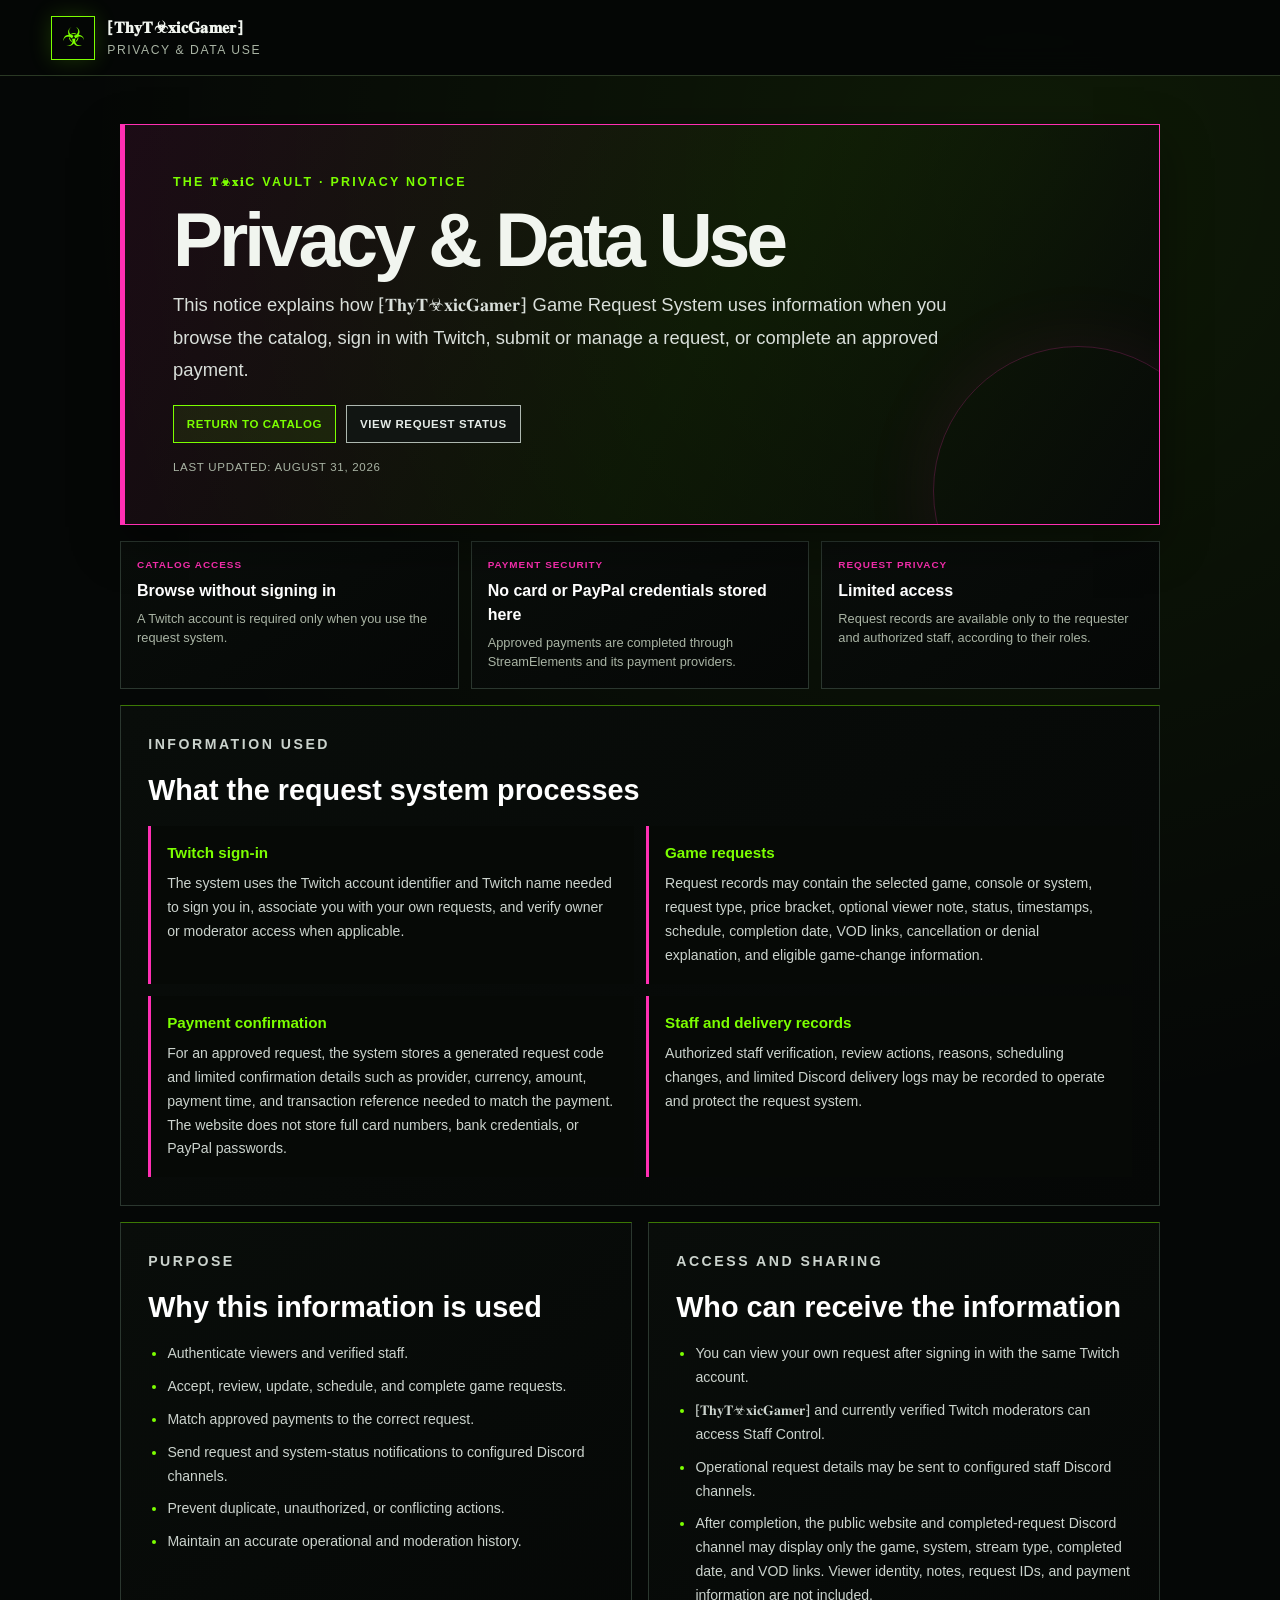
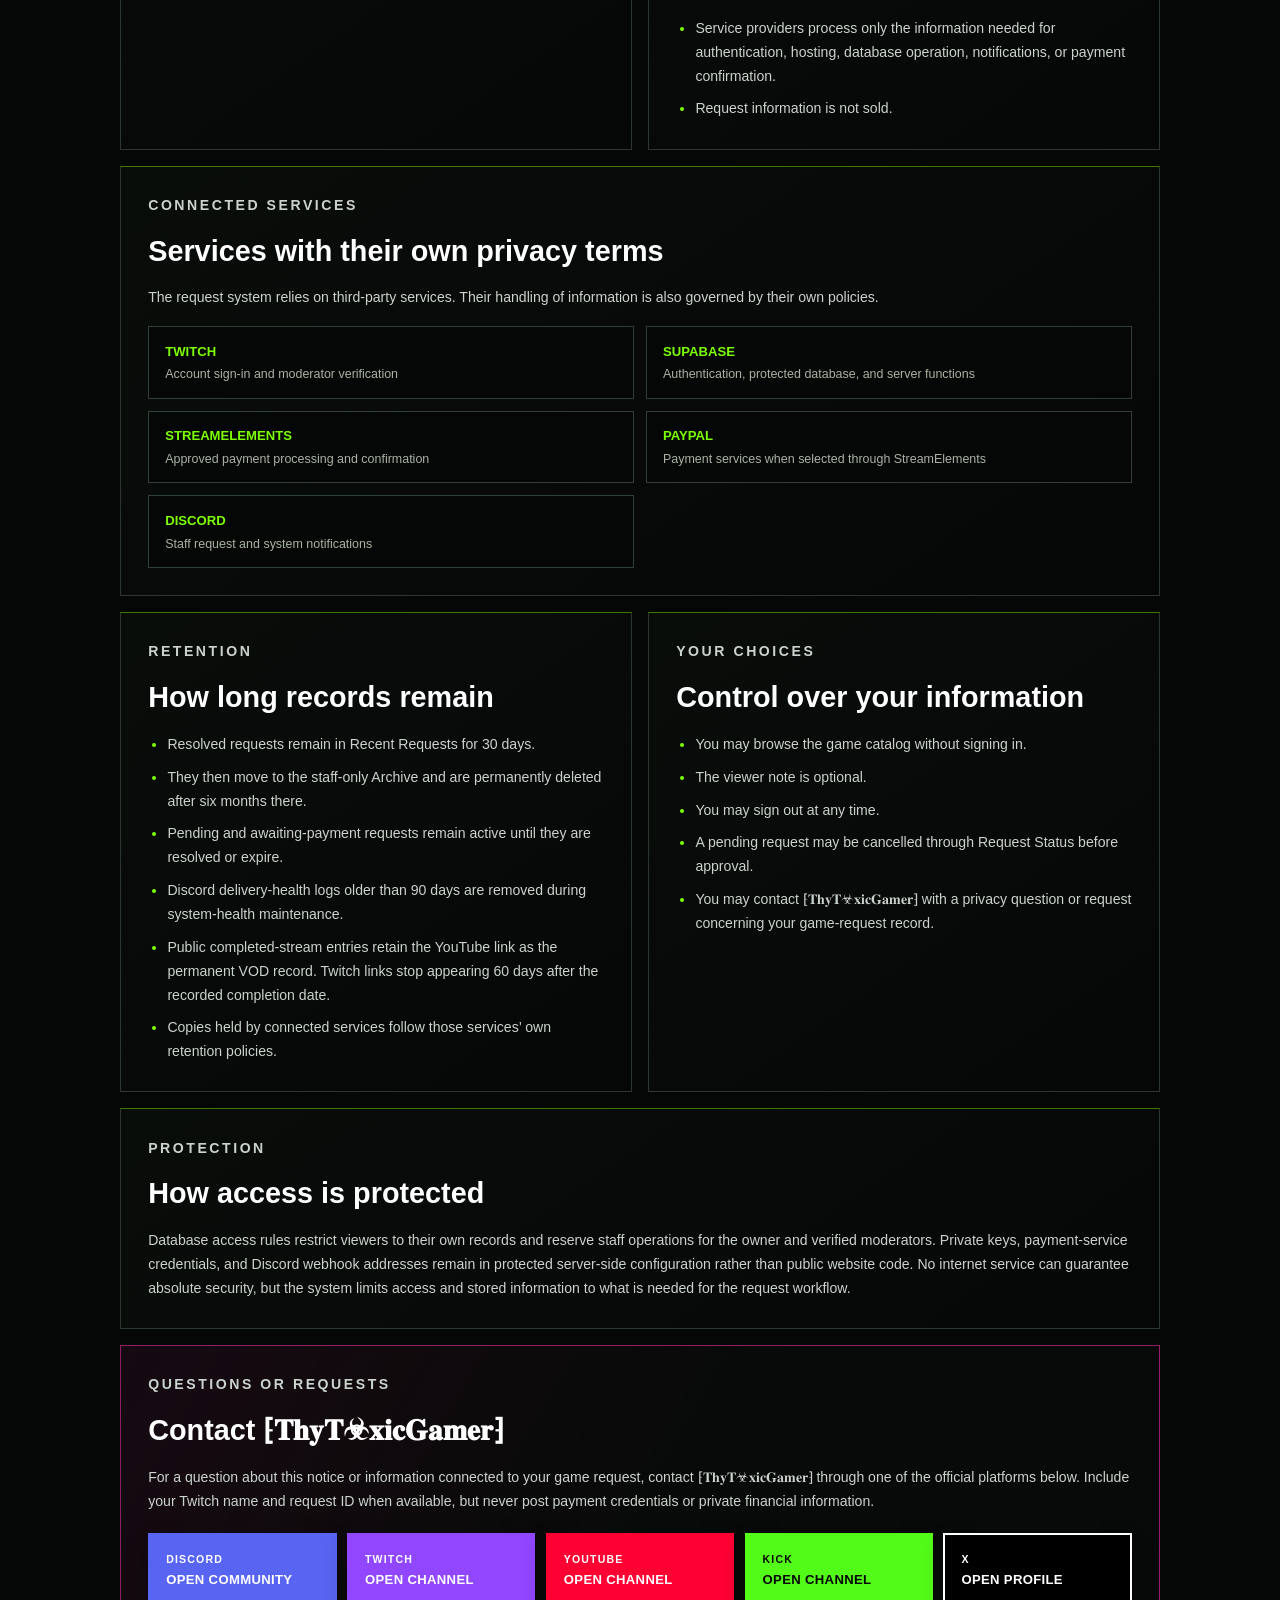
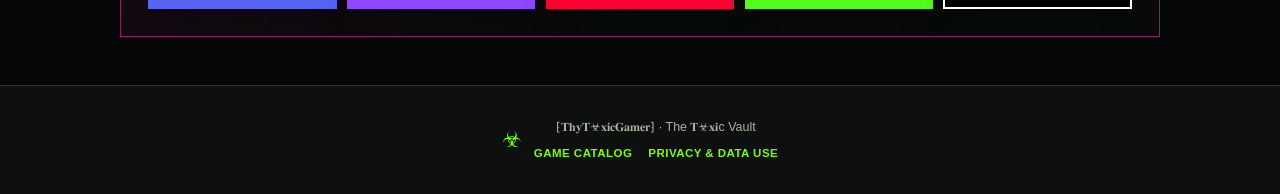
==== commit 5c39bcda: "Remove redundant article before ThyToxicGamer" ====
--- a/privacy.html
+++ b/privacy.html
@@ -3,7 +3,7 @@
 <head>
   <meta charset="UTF-8" />
   <meta name="viewport" content="width=device-width,initial-scale=1" />
-  <meta name="description" content="Learn how the ⁅𝐓𝐡𝐲𝐓☣︎𝐱𝐢𝐜𝐆𝐚𝐦𝐞𝐫⁆ Game Request System uses and protects Twitch sign-in, request, and payment-confirmation information." />
+  <meta name="description" content="Learn how  ⁅𝐓𝐡𝐲𝐓☣︎𝐱𝐢𝐜𝐆𝐚𝐦𝐞𝐫⁆ Game Request System uses and protects Twitch sign-in, request, and payment-confirmation information." />
   <meta name="theme-color" content="#050706" />
   <title>Privacy &amp; Data Use · ⁅𝐓𝐡𝐲𝐓☣︎𝐱𝐢𝐜𝐆𝐚𝐦𝐞𝐫⁆</title>
   <link rel="stylesheet" href="styles.css?v=1.0.24" />
@@ -18,7 +18,7 @@
     <section class="privacy-hero" aria-labelledby="privacy-title">
       <p class="eyebrow">The 𝐓☣︎𝐱𝐢c Vault · Privacy Notice</p>
       <h1 id="privacy-title">Privacy &amp; Data Use</h1>
-      <p>This notice explains how the ⁅𝐓𝐡𝐲𝐓☣︎𝐱𝐢𝐜𝐆𝐚𝐦𝐞𝐫⁆ Game Request System uses information when you browse the catalog, sign in with Twitch, submit or manage a request, or complete an approved payment.</p>
+      <p>This notice explains how  ⁅𝐓𝐡𝐲𝐓☣︎𝐱𝐢𝐜𝐆𝐚𝐦𝐞𝐫⁆ Game Request System uses information when you browse the catalog, sign in with Twitch, submit or manage a request, or complete an approved payment.</p>
       <div class="privacy-hero-actions"><a class="request-link-button" href="index.html">Return to Catalog</a><a class="request-link-button request-link-admin" href="status.html">View Request Status</a></div>
       <p class="privacy-updated">Last updated: August 31, 2026</p>
     </section>
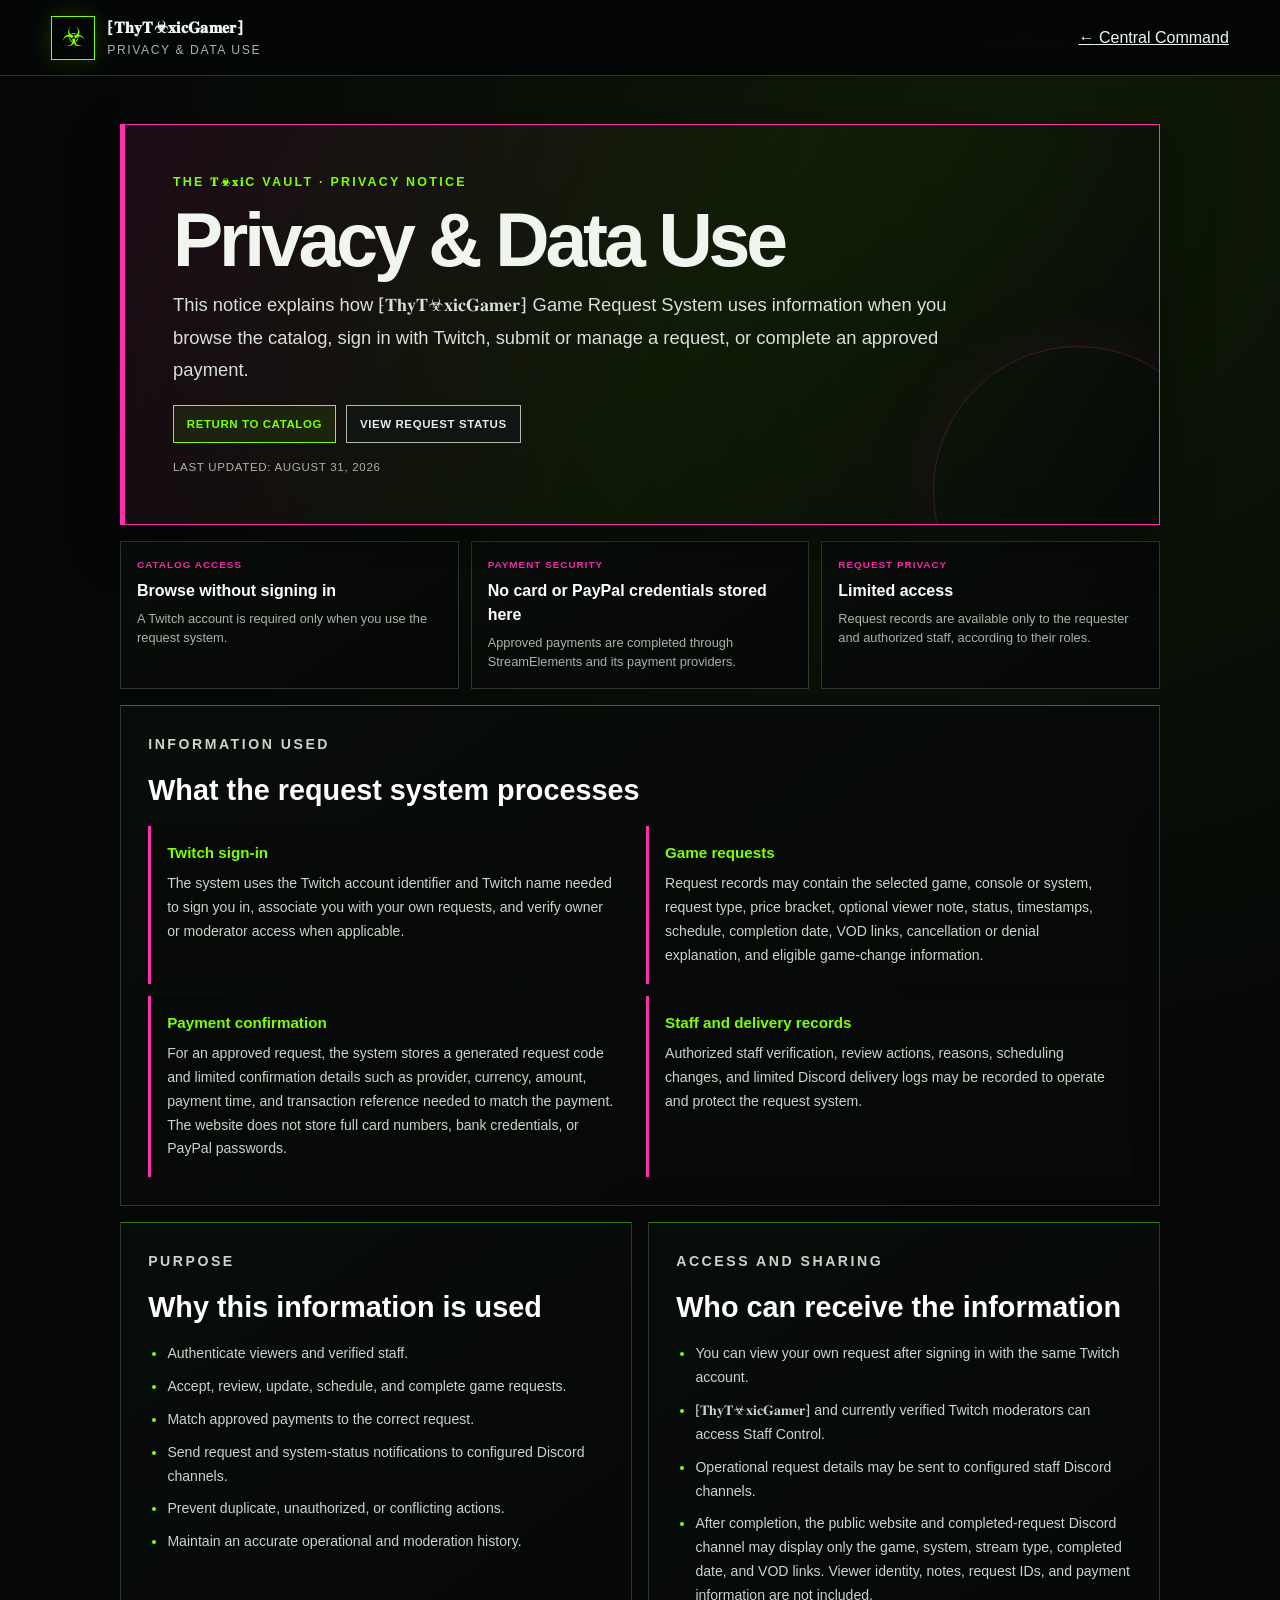
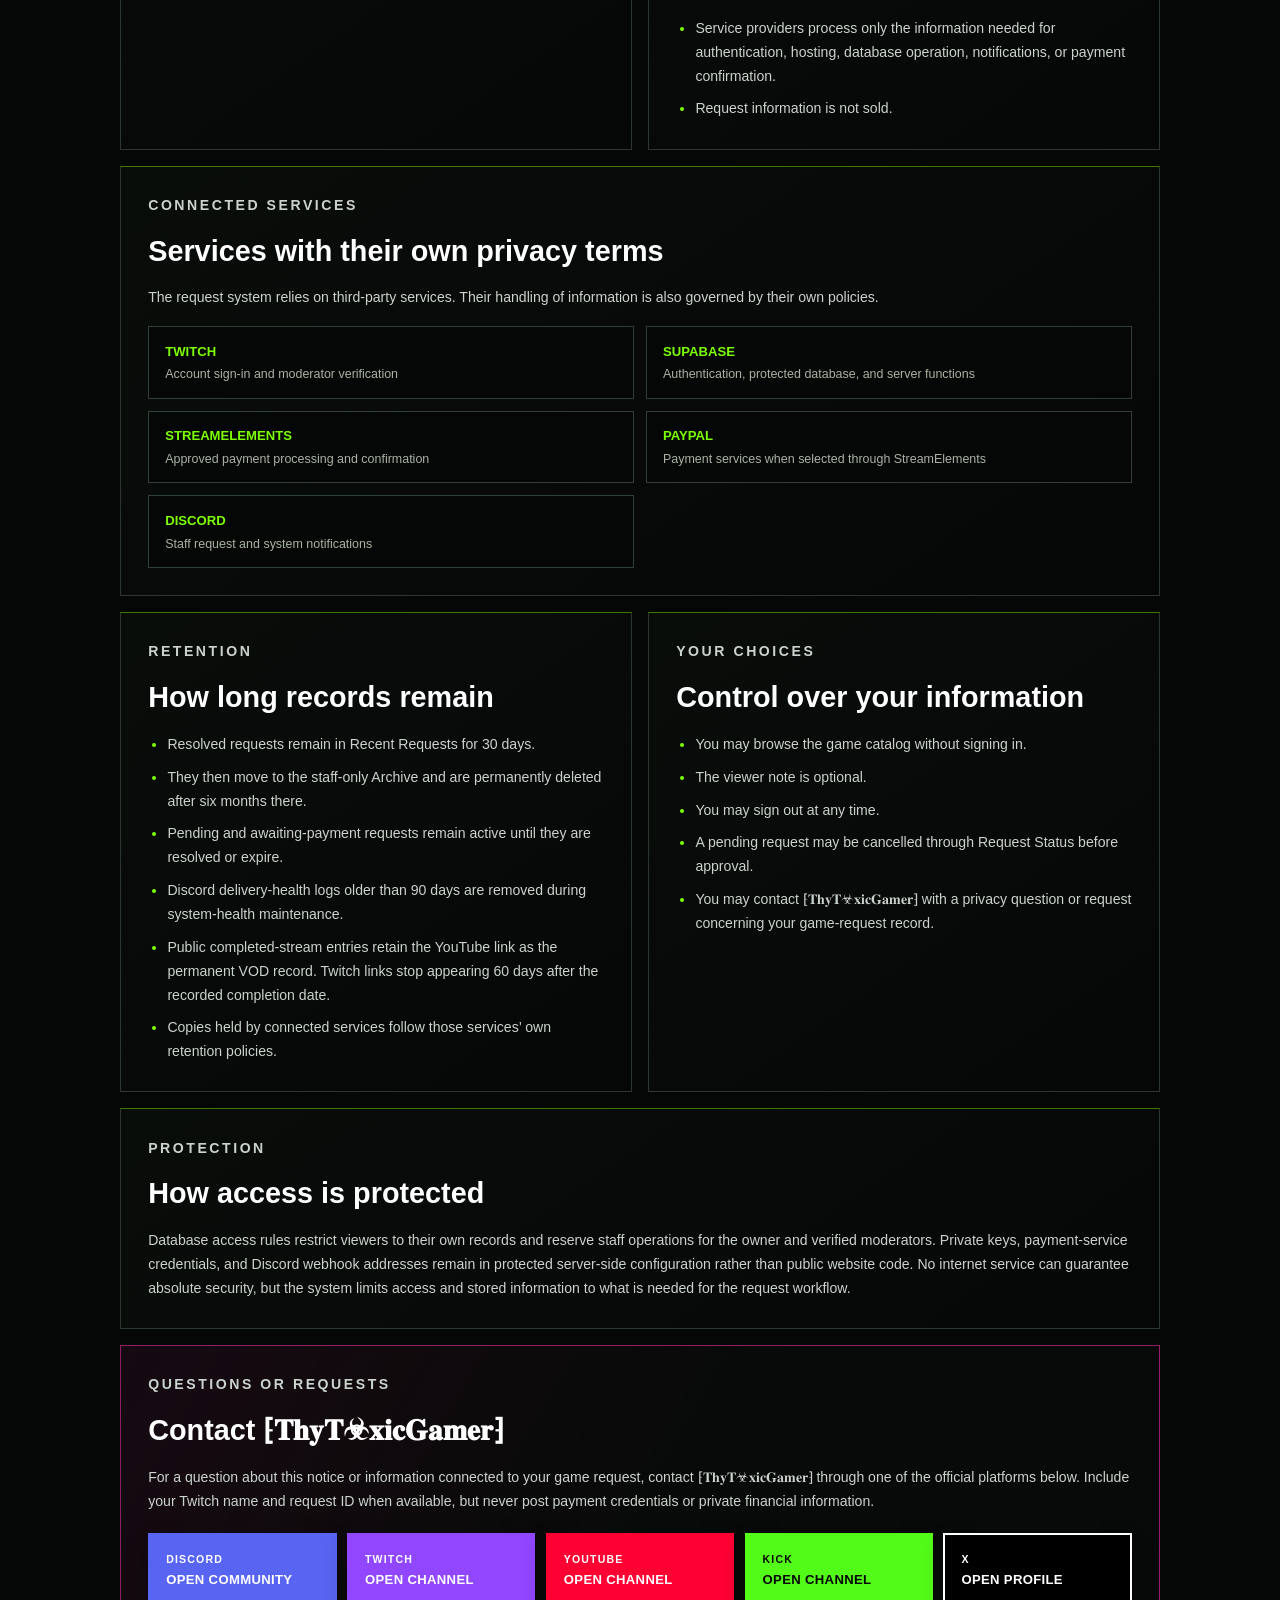
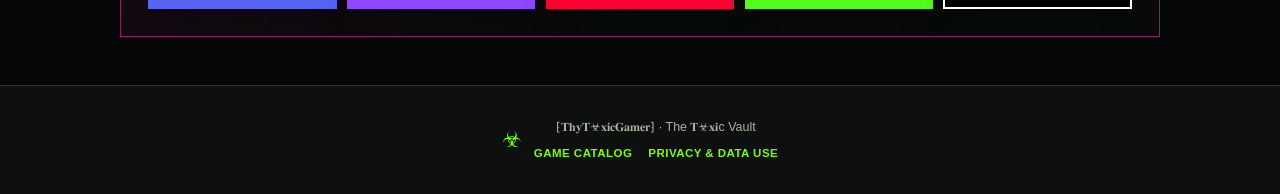
==== commit 55c84c70: "Add Central Command link to privacy page" ====
--- a/privacy.html
+++ b/privacy.html
@@ -6,12 +6,13 @@
   <meta name="description" content="Learn how  ⁅𝐓𝐡𝐲𝐓☣︎𝐱𝐢𝐜𝐆𝐚𝐦𝐞𝐫⁆ Game Request System uses and protects Twitch sign-in, request, and payment-confirmation information." />
   <meta name="theme-color" content="#050706" />
   <title>Privacy &amp; Data Use · ⁅𝐓𝐡𝐲𝐓☣︎𝐱𝐢𝐜𝐆𝐚𝐦𝐞𝐫⁆</title>
-  <link rel="stylesheet" href="styles.css?v=1.0.24" />
+  <link rel="stylesheet" href="styles.css?release=1.0-nav" />
   <link rel="stylesheet" href="request-test.css?v=10.15" />
 </head>
 <body class="request-page privacy-page">
   <header class="site-header">
     <a class="brand" href="index.html"><span class="brand-mark" aria-hidden="true">☣</span><span><strong>⁅𝐓𝐡𝐲𝐓☣︎𝐱𝐢𝐜𝐆𝐚𝐦𝐞𝐫⁆</strong><small>Privacy &amp; Data Use</small></span></a>
+    <a class="central-command-return" href="https://thy-toxic-gamer.github.io/central-command/"><span aria-hidden="true">←</span> Central Command</a>
   </header>
 
   <main class="request-page-shell privacy-shell">
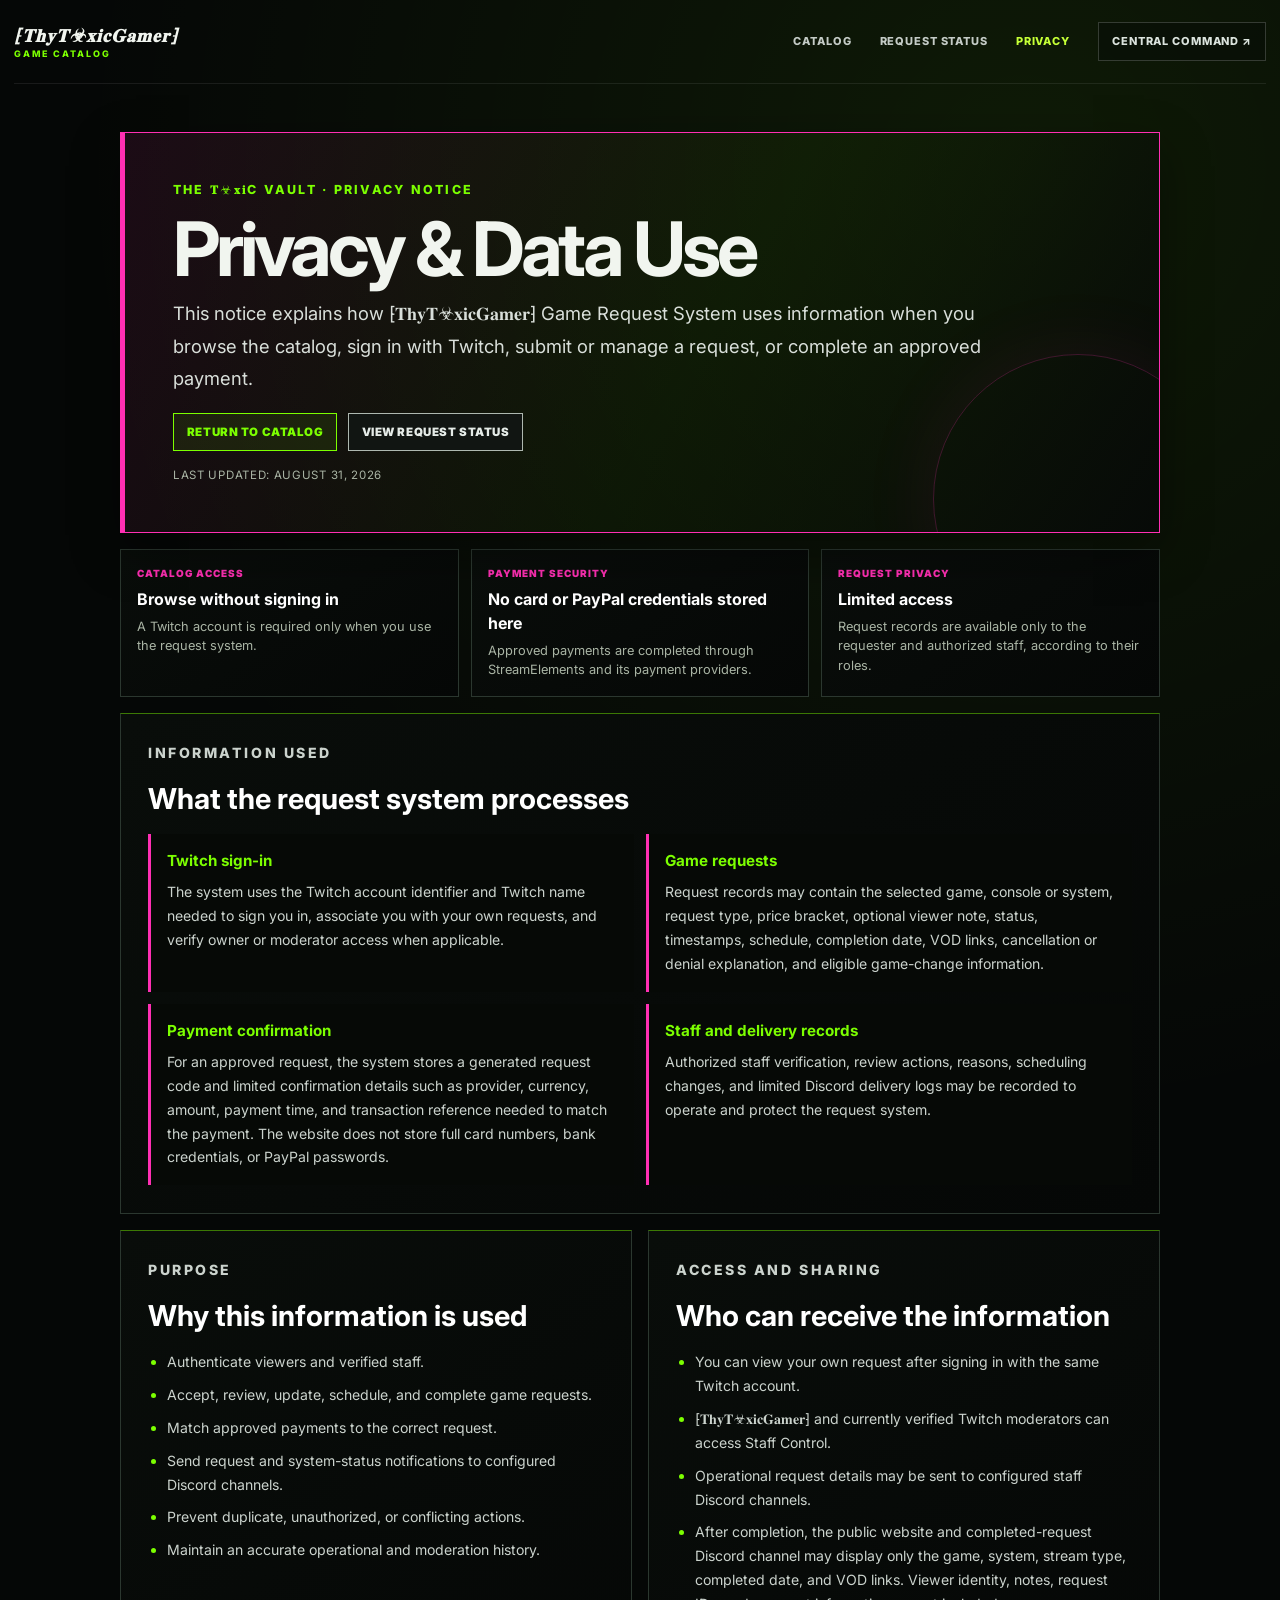
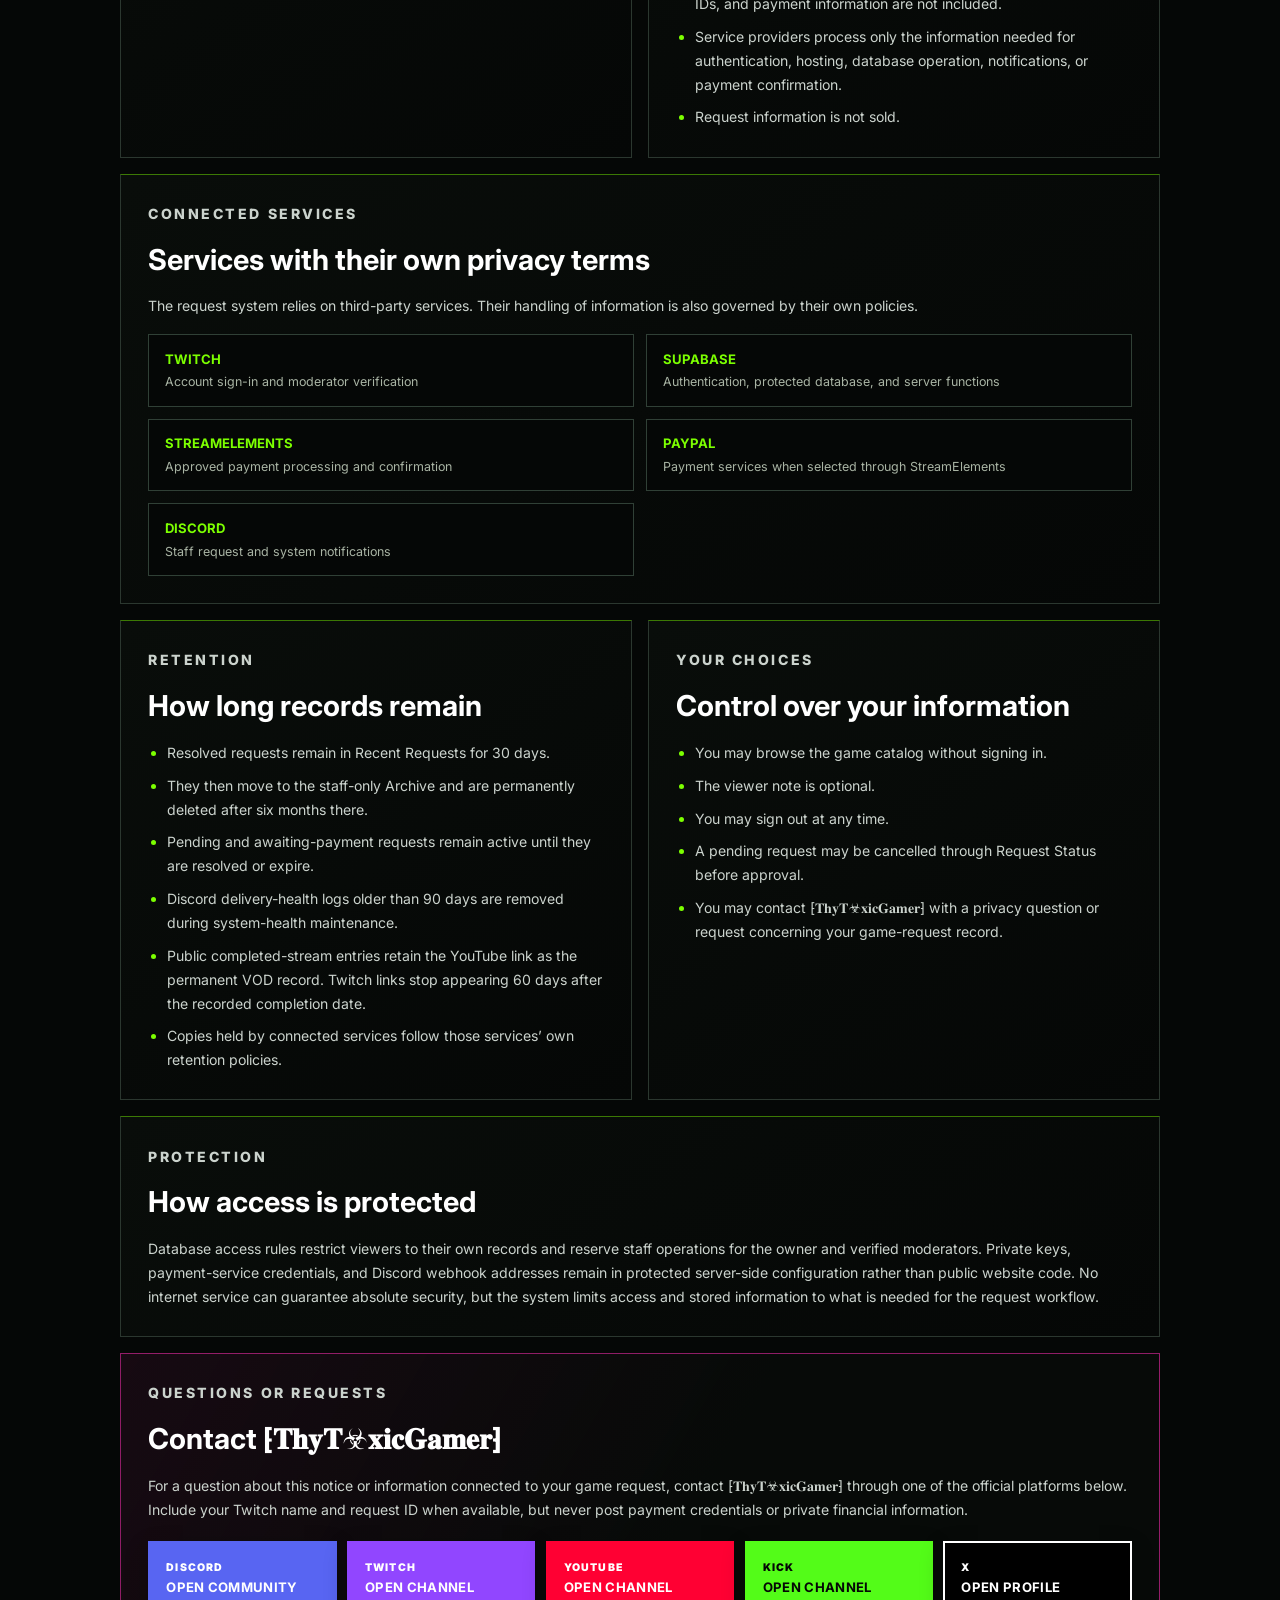
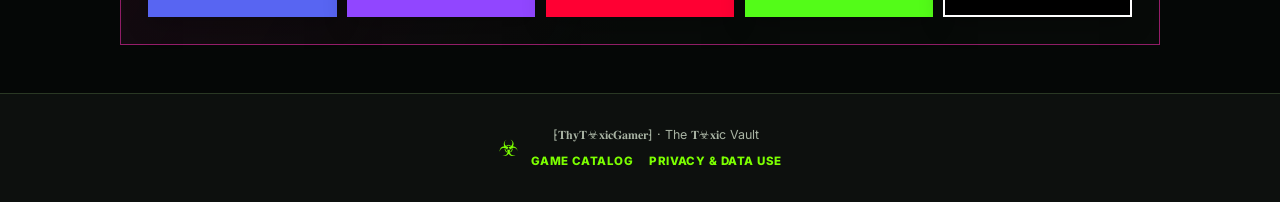
==== commit 692e0e11: "Unify Game Catalog with Central Command design" ====
--- a/privacy.html
+++ b/privacy.html
@@ -6,14 +6,12 @@
   <meta name="description" content="Learn how  ⁅𝐓𝐡𝐲𝐓☣︎𝐱𝐢𝐜𝐆𝐚𝐦𝐞𝐫⁆ Game Request System uses and protects Twitch sign-in, request, and payment-confirmation information." />
   <meta name="theme-color" content="#050706" />
   <title>Privacy &amp; Data Use · ⁅𝐓𝐡𝐲𝐓☣︎𝐱𝐢𝐜𝐆𝐚𝐦𝐞𝐫⁆</title>
-  <link rel="stylesheet" href="styles.css?release=1.0-nav" />
+  <link rel="preconnect" href="https://fonts.googleapis.com" /><link rel="preconnect" href="https://fonts.gstatic.com" crossorigin /><link href="https://fonts.googleapis.com/css2?family=Barlow+Condensed:ital,wght@0,600;0,700;0,800;0,900;1,700;1,800;1,900&amp;family=Inter:wght@400;500;600;700;800&amp;display=swap" rel="stylesheet" />
+  <link rel="stylesheet" href="styles.css?release=1.0-visual" />
   <link rel="stylesheet" href="request-test.css?v=10.15" />
 </head>
 <body class="request-page privacy-page">
-  <header class="site-header">
-    <a class="brand" href="index.html"><span class="brand-mark" aria-hidden="true">☣</span><span><strong>⁅𝐓𝐡𝐲𝐓☣︎𝐱𝐢𝐜𝐆𝐚𝐦𝐞𝐫⁆</strong><small>Privacy &amp; Data Use</small></span></a>
-    <a class="central-command-return" href="https://thy-toxic-gamer.github.io/central-command/"><span aria-hidden="true">←</span> Central Command</a>
-  </header>
+  <header class="site-header ecosystem-header"><a class="ecosystem-brand" href="index.html"><strong>⁅𝐓𝐡𝐲𝐓☣︎𝐱𝐢𝐜𝐆𝐚𝐦𝐞𝐫⁆</strong><small>GAME CATALOG</small></a><nav class="ecosystem-nav" aria-label="Primary navigation"><a href="index.html">Catalog</a><a href="status.html">Request Status</a><a href="privacy.html" aria-current="page">Privacy</a><a class="hub-link" href="https://thy-toxic-gamer.github.io/central-command/">Central Command <span aria-hidden="true">↗</span></a></nav></header>
 
   <main class="request-page-shell privacy-shell">
     <section class="privacy-hero" aria-labelledby="privacy-title">
--- a/styles.css
+++ b/styles.css
@@ -98,6 +98,33 @@
   font-size: 0.76rem;
   letter-spacing: 0.13em;
   text-transform: uppercase;
+}
+
+
+.central-command-return {
+  display: inline-flex;
+  align-items: center;
+  justify-content: center;
+  gap: 0.55rem;
+  flex: 0 0 auto;
+  min-height: 38px;
+  padding: 0.55rem 0.85rem;
+  border: 1px solid rgba(124, 255, 0, 0.42);
+  color: var(--toxic);
+  background: rgba(124, 255, 0, 0.055);
+  font-size: 0.72rem;
+  font-weight: 900;
+  letter-spacing: 0.08em;
+  text-decoration: none;
+  text-transform: uppercase;
+  transition: border-color 0.2s ease, background 0.2s ease, color 0.2s ease;
+}
+
+.central-command-return:hover,
+.central-command-return:focus-visible {
+  border-color: var(--toxic);
+  color: #071000;
+  background: var(--toxic);
 }
 
 .library-count {
@@ -840,6 +867,82 @@
   }
 }
 
+/* Ver. 1.0 ecosystem shell — shared Central Command visual language */
+body { font-family: Inter, system-ui, sans-serif; }
+.ecosystem-header {
+  position: relative;
+  top: auto;
+  z-index: 12;
+  width: min(calc(100% - 28px), 1280px);
+  min-height: 84px;
+  margin: 0 auto;
+  padding: 0;
+  border: 0;
+  border-bottom: 1px solid rgba(255,255,255,.08);
+  background: transparent;
+  backdrop-filter: none;
+}
+.ecosystem-brand { display: grid; color: var(--text); line-height: 1; text-decoration: none; }
+.ecosystem-brand strong { font: italic 800 18px/1 "Barlow Condensed", Impact, sans-serif; letter-spacing: .055em; }
+.ecosystem-brand small { margin-top: 5px; color: var(--toxic); font-size: 9px; font-weight: 800; letter-spacing: .22em; }
+.ecosystem-nav { display: flex; align-items: center; gap: 28px; }
+.ecosystem-nav a { color: #c4cbc6; font-size: 11px; font-weight: 800; letter-spacing: .08em; text-decoration: none; text-transform: uppercase; transition: color .2s, border-color .2s, background .2s; }
+.ecosystem-nav a:hover, .ecosystem-nav a:focus-visible, .ecosystem-nav a[aria-current="page"] { color: #c4ff36; }
+.ecosystem-nav .hub-link { padding: 10px 13px; border: 1px solid rgba(255,255,255,.18); color: #dbe3dd; background: rgba(5,8,6,.35); }
+.ecosystem-nav .hub-link:hover, .ecosystem-nav .hub-link:focus-visible { border-color: rgba(168,240,0,.52); color: #c4ff36; background: rgba(168,240,0,.045); }
+.ecosystem-hero {
+  position: relative;
+  isolation: isolate;
+  width: min(calc(100% - 28px), 1280px);
+  min-height: 590px;
+  display: flex;
+  align-items: center;
+  margin: 18px auto 76px;
+  overflow: hidden;
+  border: 1px solid rgba(168,240,0,.18);
+  background: #080c09;
+}
+.ecosystem-hero::before, .ecosystem-hero::after { content: ""; position: absolute; inset: 0; z-index: 1; pointer-events: none; }
+.ecosystem-hero::before { opacity: .15; background-image: linear-gradient(rgba(255,255,255,.05) 1px, transparent 1px), linear-gradient(90deg, rgba(255,255,255,.04) 1px, transparent 1px); background-size: 42px 42px; -webkit-mask-image: linear-gradient(to right,#000,transparent 78%); mask-image: linear-gradient(to right,#000,transparent 78%); }
+.ecosystem-hero::after { background: linear-gradient(90deg, rgba(4,8,5,.99) 0%, rgba(4,8,5,.91) 39%, rgba(4,8,5,.2) 76%, rgba(4,8,5,.57) 100%); }
+.game-hero .ecosystem-hero-art { position: absolute; inset: 0; z-index: 0; background: url("assets/game-catalog-hero.webp") center right / cover no-repeat; filter: saturate(.95) contrast(1.08); }
+.ecosystem-hero-content { position: relative; z-index: 3; width: min(720px,72%); padding: 64px 6.2% 86px; }
+.ecosystem-status { width: fit-content; display: inline-flex; align-items: center; gap: 9px; padding: 7px 10px; border: 1px solid rgba(168,240,0,.27); color: #c9d0cb; background: rgba(7,12,8,.72); font-size: 10px; font-weight: 800; letter-spacing: .12em; text-transform: uppercase; }
+.ecosystem-status > span { width: 7px; height: 7px; border-radius: 50%; background: var(--toxic); box-shadow: 0 0 12px var(--toxic); }
+.ecosystem-status b { margin-left: 5px; padding-left: 10px; border-left: 1px solid rgba(255,255,255,.17); color: #c4ff36; }
+.ecosystem-kicker { margin: 31px 0 6px; color: #b8c0ba; font-size: 12px; font-weight: 700; letter-spacing: .28em; }
+.ecosystem-hero h1 { margin: 0; color: #f2f7f1; font: italic 900 clamp(72px,10vw,130px)/.72 "Barlow Condensed", Impact, sans-serif; letter-spacing: -.045em; text-shadow: 0 2px 30px #000; }
+.ecosystem-hero h1 em { color: #c4ff36; font-style: inherit; -webkit-text-stroke: 1px rgba(255,255,255,.15); }
+.ecosystem-hero-content > p:not(.ecosystem-kicker) { max-width: 650px; margin: 29px 0 0; color: #bdc6bf; font-size: clamp(14px,1.6vw,17px); line-height: 1.7; }
+.ecosystem-actions { display: flex; flex-wrap: wrap; gap: 12px; margin-top: 29px; }
+.ecosystem-actions a { min-height: 46px; display: inline-flex; align-items: center; justify-content: center; gap: 18px; padding: 0 18px; border: 1px solid rgba(255,255,255,.2); color: #eef3ef; background: rgba(8,13,9,.72); font-size: 11px; font-weight: 900; letter-spacing: .07em; text-decoration: none; text-transform: uppercase; }
+.ecosystem-actions a:first-child { border-color: transparent; color: #101800; background: #c4ff36; box-shadow: 0 0 24px rgba(168,240,0,.18); }
+.ecosystem-actions a:hover, .ecosystem-actions a:focus-visible { transform: translateY(-2px); }
+.hero-live-data { display: flex; align-items: stretch; gap: 10px; margin-top: 18px; }
+.hero-live-data .library-count, .hero-live-data .request-status-card { background: rgba(5,8,6,.78); }
+.hero-live-data .request-status-card { position: static; width: min(360px,100%); }
+.ecosystem-rail { position: absolute; z-index: 4; inset: auto 0 0; min-height: 40px; display: flex; align-items: center; gap: 18px; padding: 0 3%; border-top: 1px solid rgba(255,255,255,.08); color: #7e8981; background: rgba(5,8,6,.84); font-size: 8px; font-weight: 800; letter-spacing: .25em; }
+.ecosystem-rail i { width: 3px; height: 3px; border-radius: 50%; background: var(--toxic); box-shadow: 0 0 6px var(--toxic); }
+@media (max-width: 860px) {
+  .ecosystem-header { min-height: auto; align-items: flex-start; flex-direction: column; gap: 16px; padding: 18px 0; }
+  .ecosystem-nav { width: 100%; justify-content: space-between; gap: 12px; overflow-x: auto; }
+  .ecosystem-nav a { white-space: nowrap; }
+  .ecosystem-hero { min-height: 560px; }
+  .ecosystem-hero-content { width: 88%; padding-inline: 7%; }
+  .ecosystem-hero::after { background: linear-gradient(90deg,rgba(4,8,5,.99),rgba(4,8,5,.86) 58%,rgba(4,8,5,.45)); }
+}
+@media (max-width: 600px) {
+  .ecosystem-header, .ecosystem-hero { width: min(calc(100% - 20px),1280px); }
+  .ecosystem-nav { display: grid; grid-template-columns: repeat(2,minmax(0,1fr)); }
+  .ecosystem-nav a { min-height: 38px; display: inline-flex; align-items: center; }
+  .ecosystem-nav .hub-link { justify-content: center; }
+  .ecosystem-hero { min-height: 610px; margin-top: 10px; }
+  .ecosystem-hero-content { width: 100%; padding: 48px 22px 92px; }
+  .ecosystem-hero h1 { font-size: clamp(68px,22vw,94px); }
+  .hero-live-data { flex-direction: column; }
+  .ecosystem-rail { gap: 9px; overflow: hidden; white-space: nowrap; }
+}
+
 @media (max-width: 430px) {
   .privacy-social-links {
     grid-template-columns: 1fr;
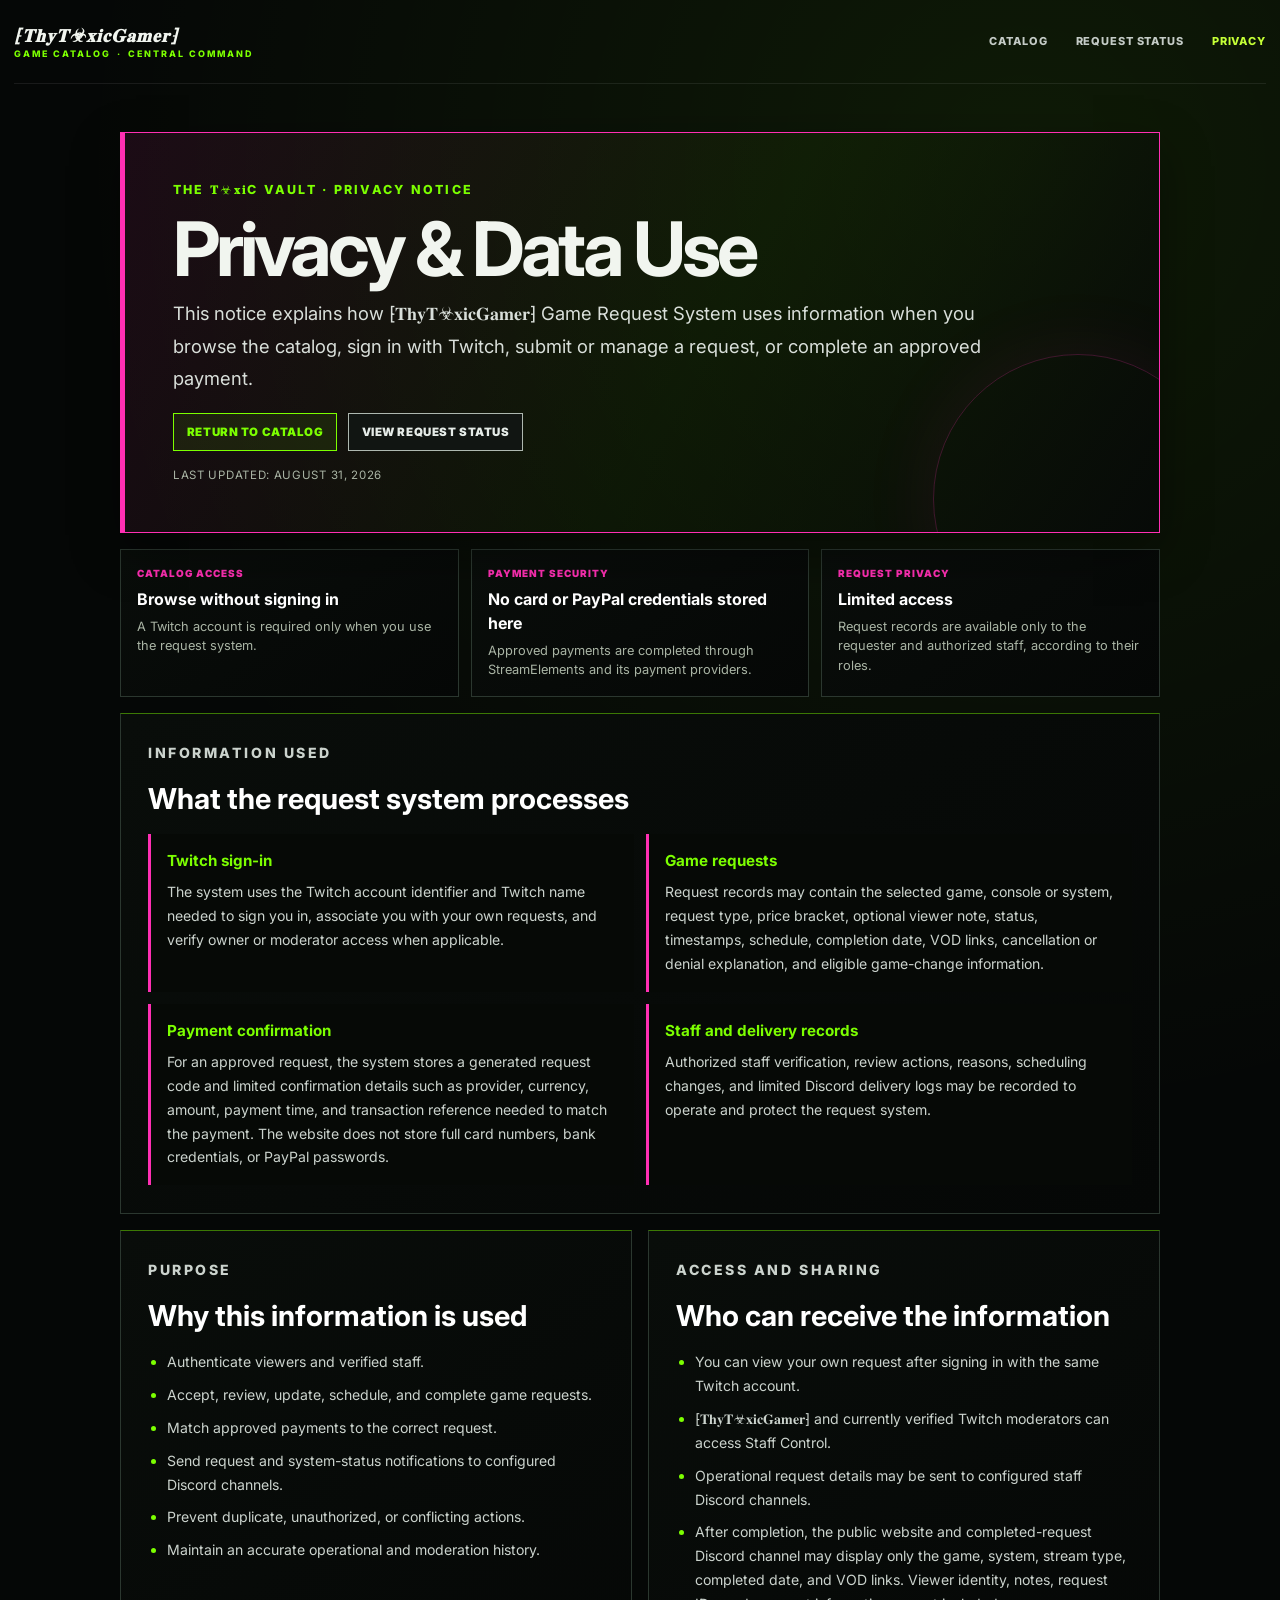
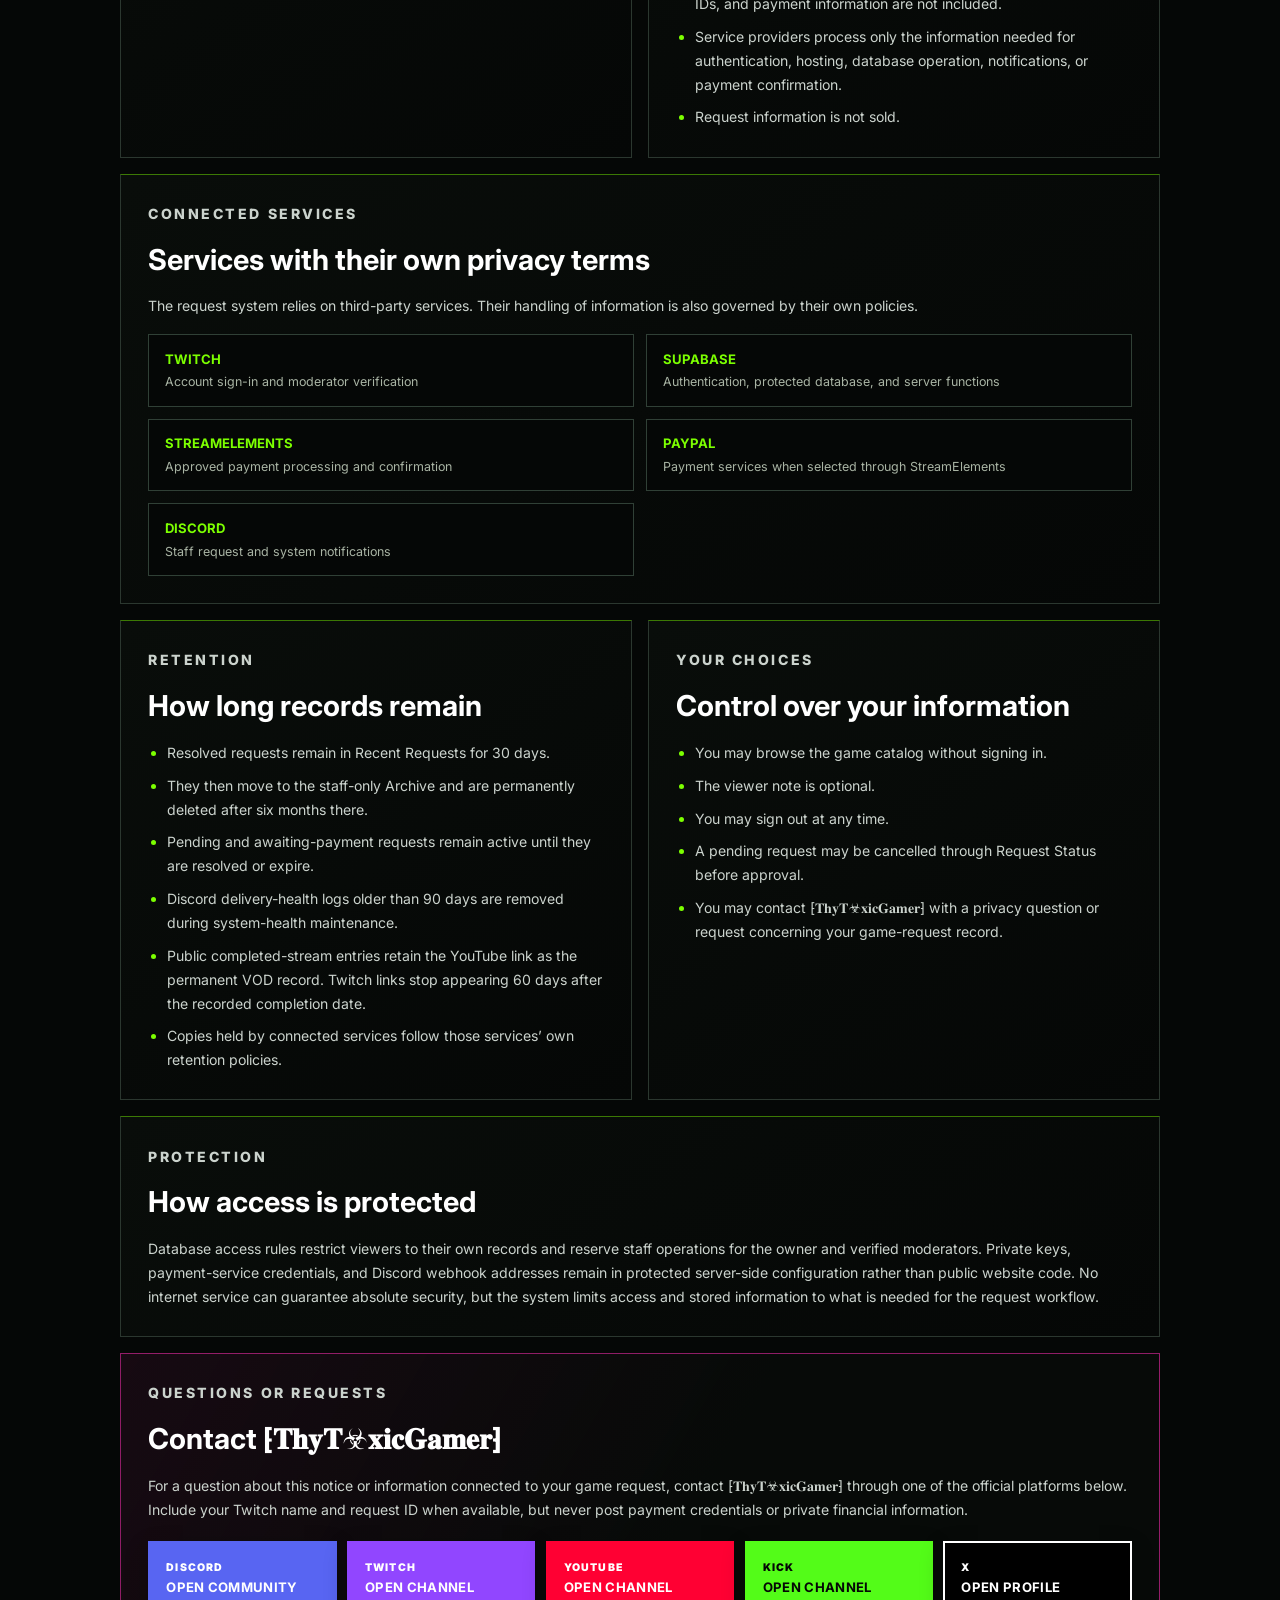
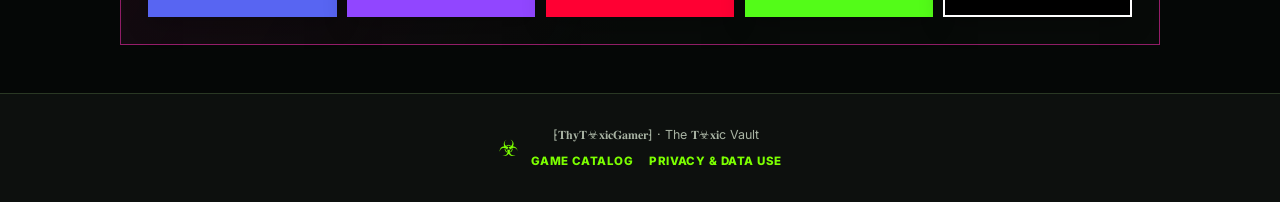
==== commit ce575c52: "Add release years and unify section navigation" ====
--- a/privacy.html
+++ b/privacy.html
@@ -7,11 +7,11 @@
   <meta name="theme-color" content="#050706" />
   <title>Privacy &amp; Data Use · ⁅𝐓𝐡𝐲𝐓☣︎𝐱𝐢𝐜𝐆𝐚𝐦𝐞𝐫⁆</title>
   <link rel="preconnect" href="https://fonts.googleapis.com" /><link rel="preconnect" href="https://fonts.gstatic.com" crossorigin /><link href="https://fonts.googleapis.com/css2?family=Barlow+Condensed:ital,wght@0,600;0,700;0,800;0,900;1,700;1,800;1,900&amp;family=Inter:wght@400;500;600;700;800&amp;display=swap" rel="stylesheet" />
-  <link rel="stylesheet" href="styles.css?release=1.0-visual" />
+  <link rel="stylesheet" href="styles.css?release=1.0.48" />
   <link rel="stylesheet" href="request-test.css?v=10.15" />
 </head>
 <body class="request-page privacy-page">
-  <header class="site-header ecosystem-header"><a class="ecosystem-brand" href="index.html"><strong>⁅𝐓𝐡𝐲𝐓☣︎𝐱𝐢𝐜𝐆𝐚𝐦𝐞𝐫⁆</strong><small>GAME CATALOG</small></a><nav class="ecosystem-nav" aria-label="Primary navigation"><a href="index.html">Catalog</a><a href="status.html">Request Status</a><a href="privacy.html" aria-current="page">Privacy</a><a class="hub-link" href="https://thy-toxic-gamer.github.io/central-command/">Central Command <span aria-hidden="true">↗</span></a></nav></header>
+  <header class="site-header ecosystem-header"><div class="ecosystem-brand"><a class="ecosystem-brand-home" href="index.html"><strong>⁅𝐓𝐡𝐲𝐓☣︎𝐱𝐢𝐜𝐆𝐚𝐦𝐞𝐫⁆</strong></a><small>GAME CATALOG <span>·</span> <a class="brand-hub" href="https://thy-toxic-gamer.github.io/central-command/">CENTRAL COMMAND</a></small></div><nav class="ecosystem-nav" aria-label="Primary navigation"><a href="index.html">Catalog</a><a href="status.html">Request Status</a><a href="privacy.html" aria-current="page">Privacy</a></nav></header>
 
   <main class="request-page-shell privacy-shell">
     <section class="privacy-hero" aria-labelledby="privacy-title">
--- a/styles.css
+++ b/styles.css
@@ -23,7 +23,15 @@
 body {
   min-width: 320px;
   margin: 0;
-  background: var(--background);
+  background-color: var(--background);
+  background-image:
+    linear-gradient(180deg, rgba(3,6,4,.72), rgba(3,6,4,.9)),
+    radial-gradient(circle at 78% 16%, rgba(124,255,0,.08), transparent 34rem),
+    url("assets/toxic-network-background-v1.webp");
+  background-position: center top;
+  background-size: auto, auto, cover;
+  background-attachment: fixed;
+  background-repeat: no-repeat;
   color: var(--text);
   font-family: "Segoe UI", Arial, Helvetica, sans-serif;
   line-height: 1.5;
@@ -32,6 +40,8 @@
 a {
   color: inherit;
 }
+
+.site-header, main, .site-legal-footer { position: relative; z-index: 1; }
 
 .skip-link {
   position: fixed;
@@ -191,8 +201,8 @@
 }
 
 .platform-tabs {
-  display: flex;
-  flex-wrap: wrap;
+  display: grid;
+  grid-template-columns: repeat(7, minmax(0, 1fr));
   gap: 0.65rem;
   margin-bottom: 2rem;
   padding-bottom: 1rem;
@@ -867,12 +877,24 @@
   }
 }
 
+@media (min-width: 761px) and (max-width: 1120px) {
+  .platform-tabs {
+    grid-template-columns: repeat(4, minmax(0, 1fr));
+  }
+}
+
+@media (max-width:700px) { body { background-attachment:scroll; } }
+
 /* Ver. 1.0 ecosystem shell — shared Central Command visual language */
 body { font-family: Inter, system-ui, sans-serif; }
 .ecosystem-header {
   position: relative;
   top: auto;
   z-index: 12;
+  display: flex;
+  align-items: center;
+  justify-content: space-between;
+  grid-template-columns: none;
   width: min(calc(100% - 28px), 1280px);
   min-height: 84px;
   margin: 0 auto;
@@ -882,10 +904,13 @@
   background: transparent;
   backdrop-filter: none;
 }
-.ecosystem-brand { display: grid; color: var(--text); line-height: 1; text-decoration: none; }
+.ecosystem-brand { display: grid; color: var(--text); line-height: 1; }
+.ecosystem-brand-home { color: inherit; text-decoration: none; }
 .ecosystem-brand strong { font: italic 800 18px/1 "Barlow Condensed", Impact, sans-serif; letter-spacing: .055em; }
-.ecosystem-brand small { margin-top: 5px; color: var(--toxic); font-size: 9px; font-weight: 800; letter-spacing: .22em; }
-.ecosystem-nav { display: flex; align-items: center; gap: 28px; }
+.ecosystem-brand small { display: flex; align-items: center; gap: .7em; margin-top: 5px; color: var(--toxic); font-size: 9px; font-weight: 800; letter-spacing: .22em; white-space: nowrap; }
+.ecosystem-brand .brand-hub { color: inherit; text-decoration: none; }
+.ecosystem-brand .brand-hub:hover,.ecosystem-brand .brand-hub:focus-visible { color: #eef3ef; }
+.ecosystem-nav { display: flex; align-items: center; gap: 28px; margin-left: auto; }
 .ecosystem-nav a { color: #c4cbc6; font-size: 11px; font-weight: 800; letter-spacing: .08em; text-decoration: none; text-transform: uppercase; transition: color .2s, border-color .2s, background .2s; }
 .ecosystem-nav a:hover, .ecosystem-nav a:focus-visible, .ecosystem-nav a[aria-current="page"] { color: #c4ff36; }
 .ecosystem-nav .hub-link { padding: 10px 13px; border: 1px solid rgba(255,255,255,.18); color: #dbe3dd; background: rgba(5,8,6,.35); }
@@ -1089,6 +1114,14 @@
   line-height: 1.2;
 }
 
+.game-release-year {
+  color: #c8d2ca;
+  font-family: Consolas, "Courier New", monospace;
+  font-size: 0.68rem;
+  font-weight: 800;
+  line-height: 1.3;
+}
+
 .game-description {
   margin: 0;
   color: #edf4e9;
